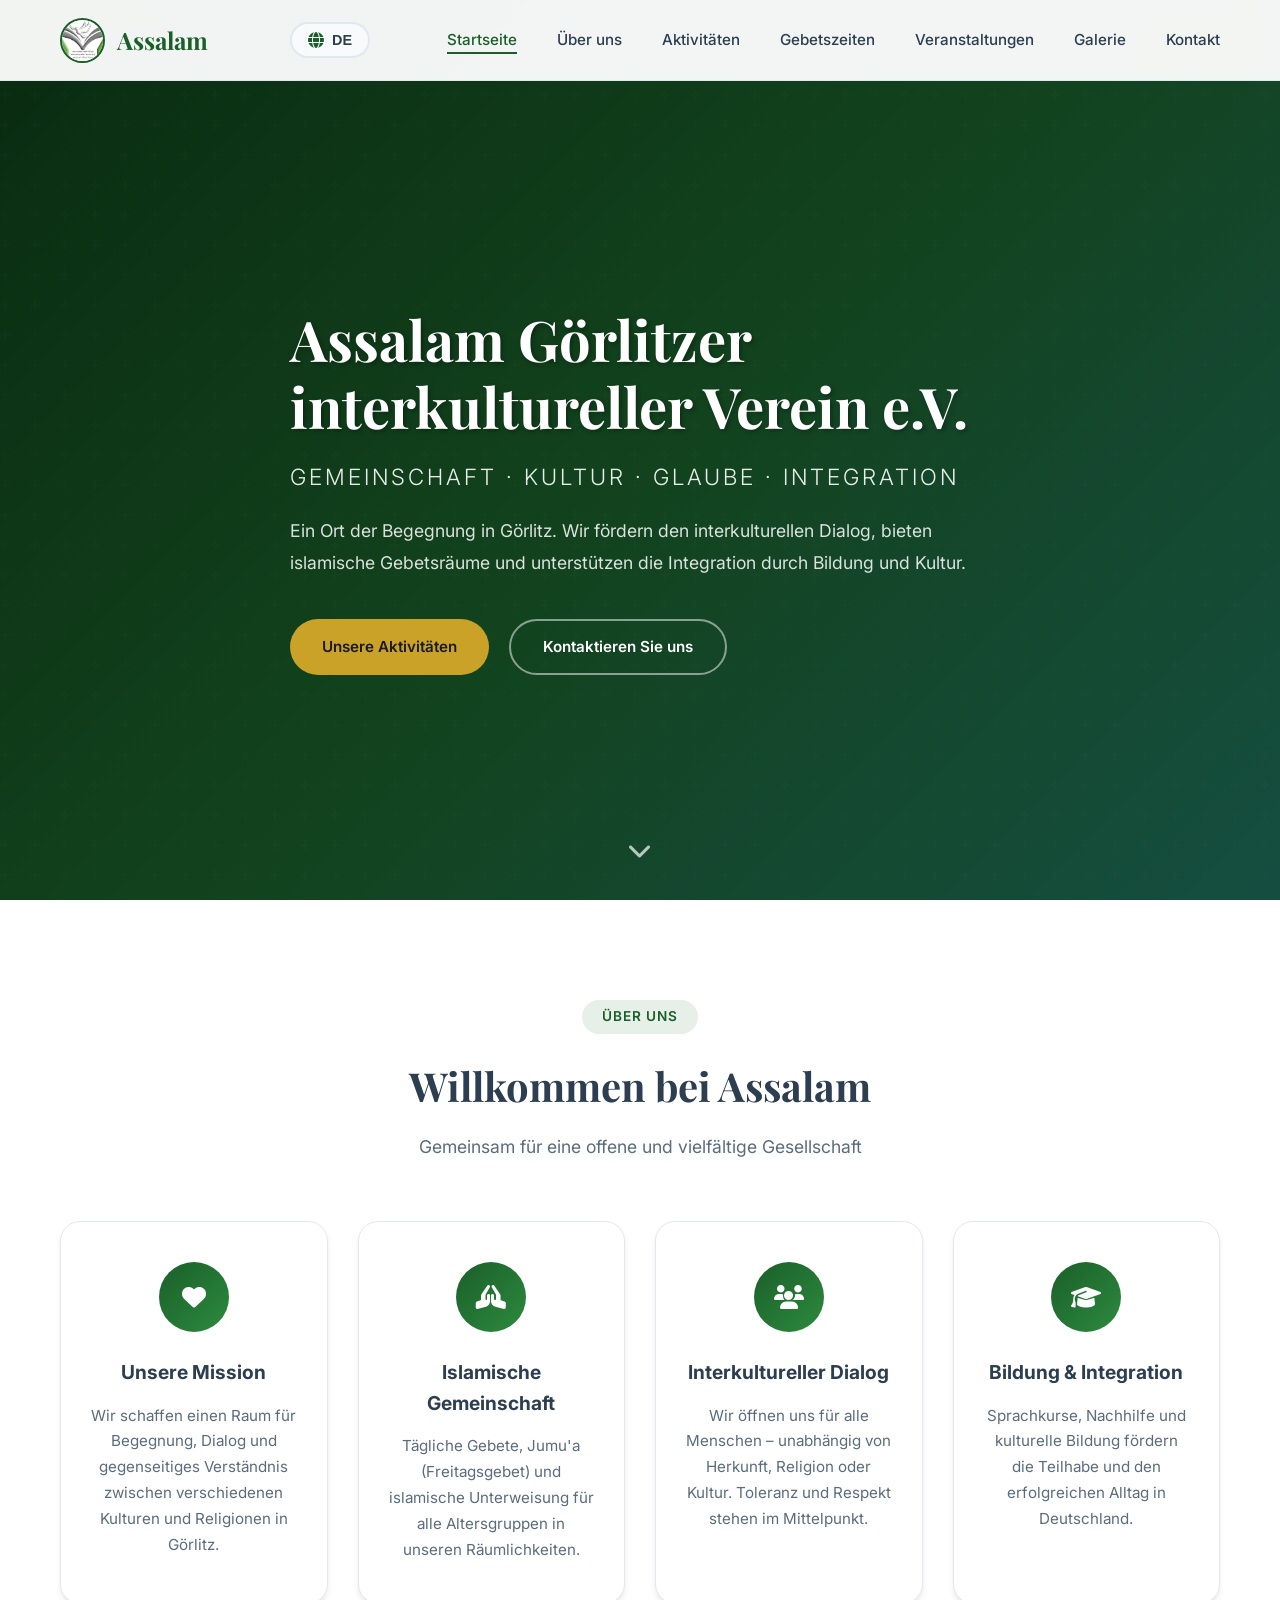
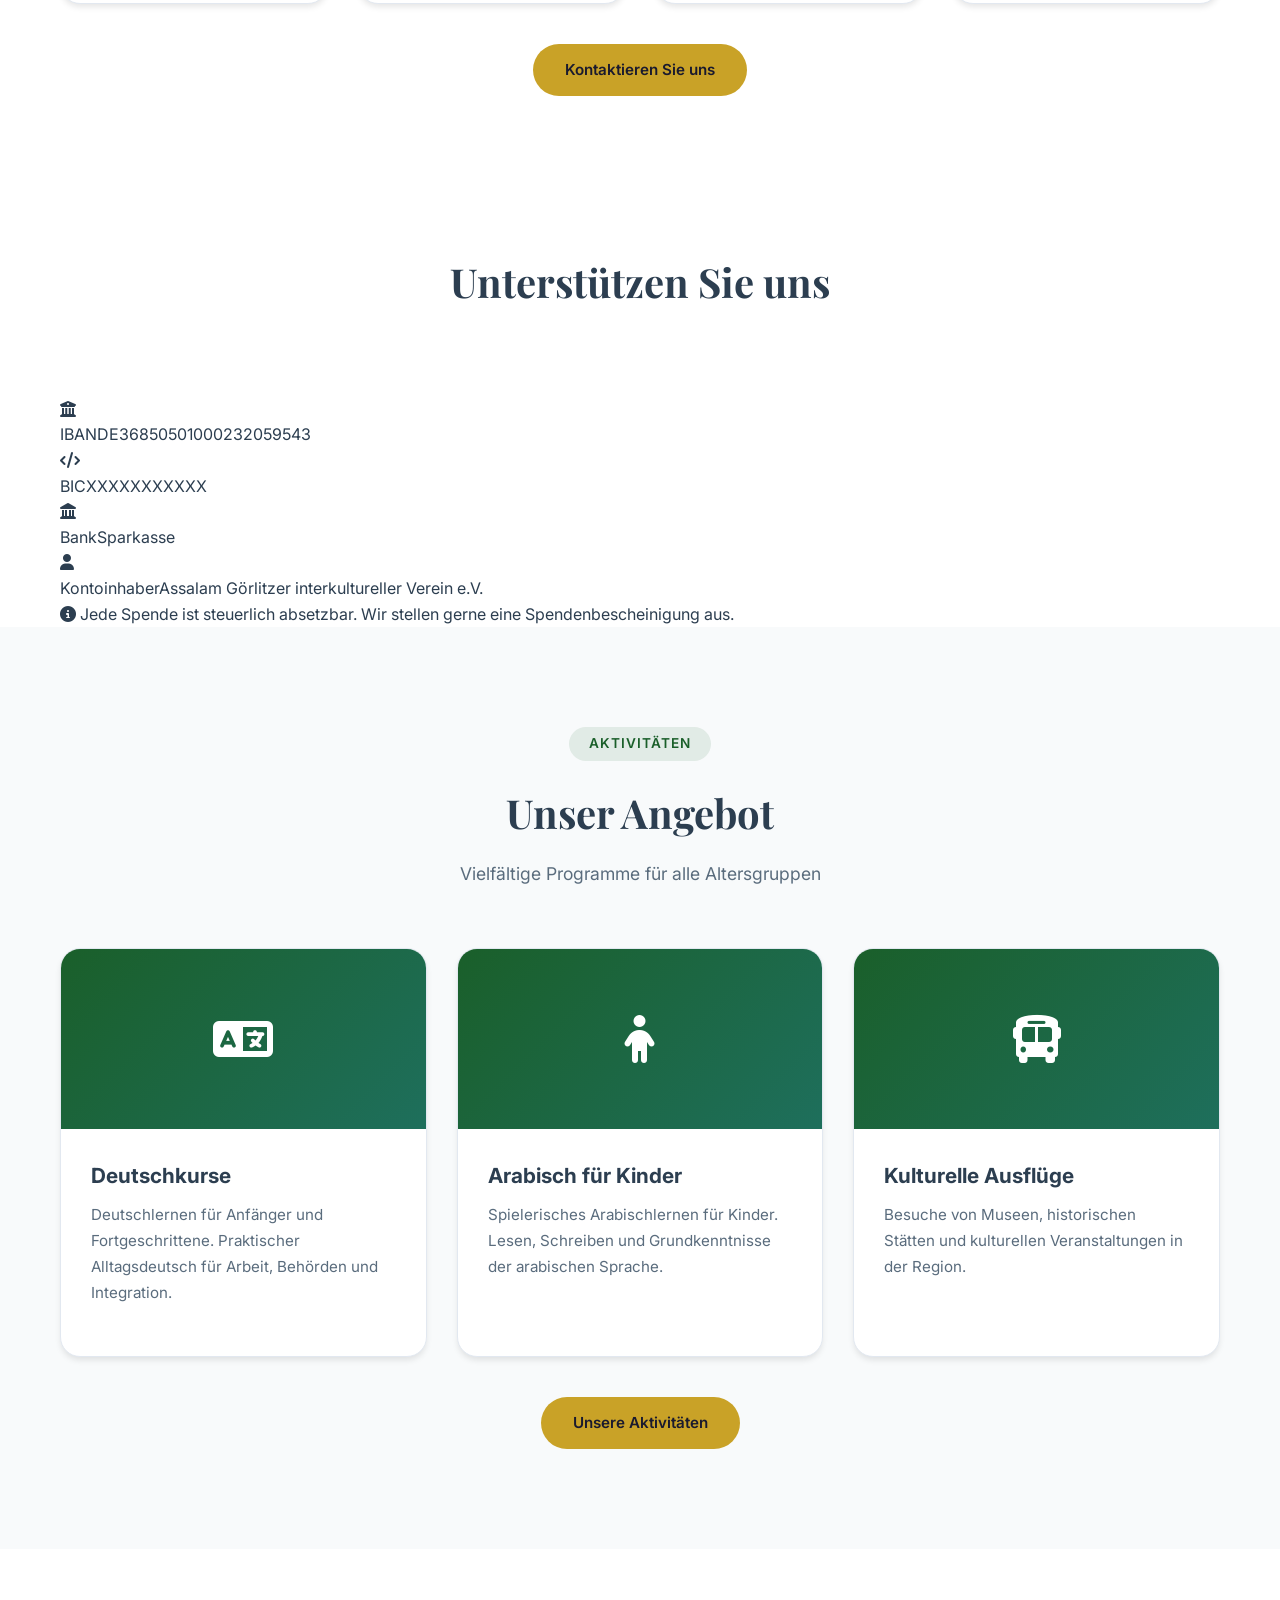
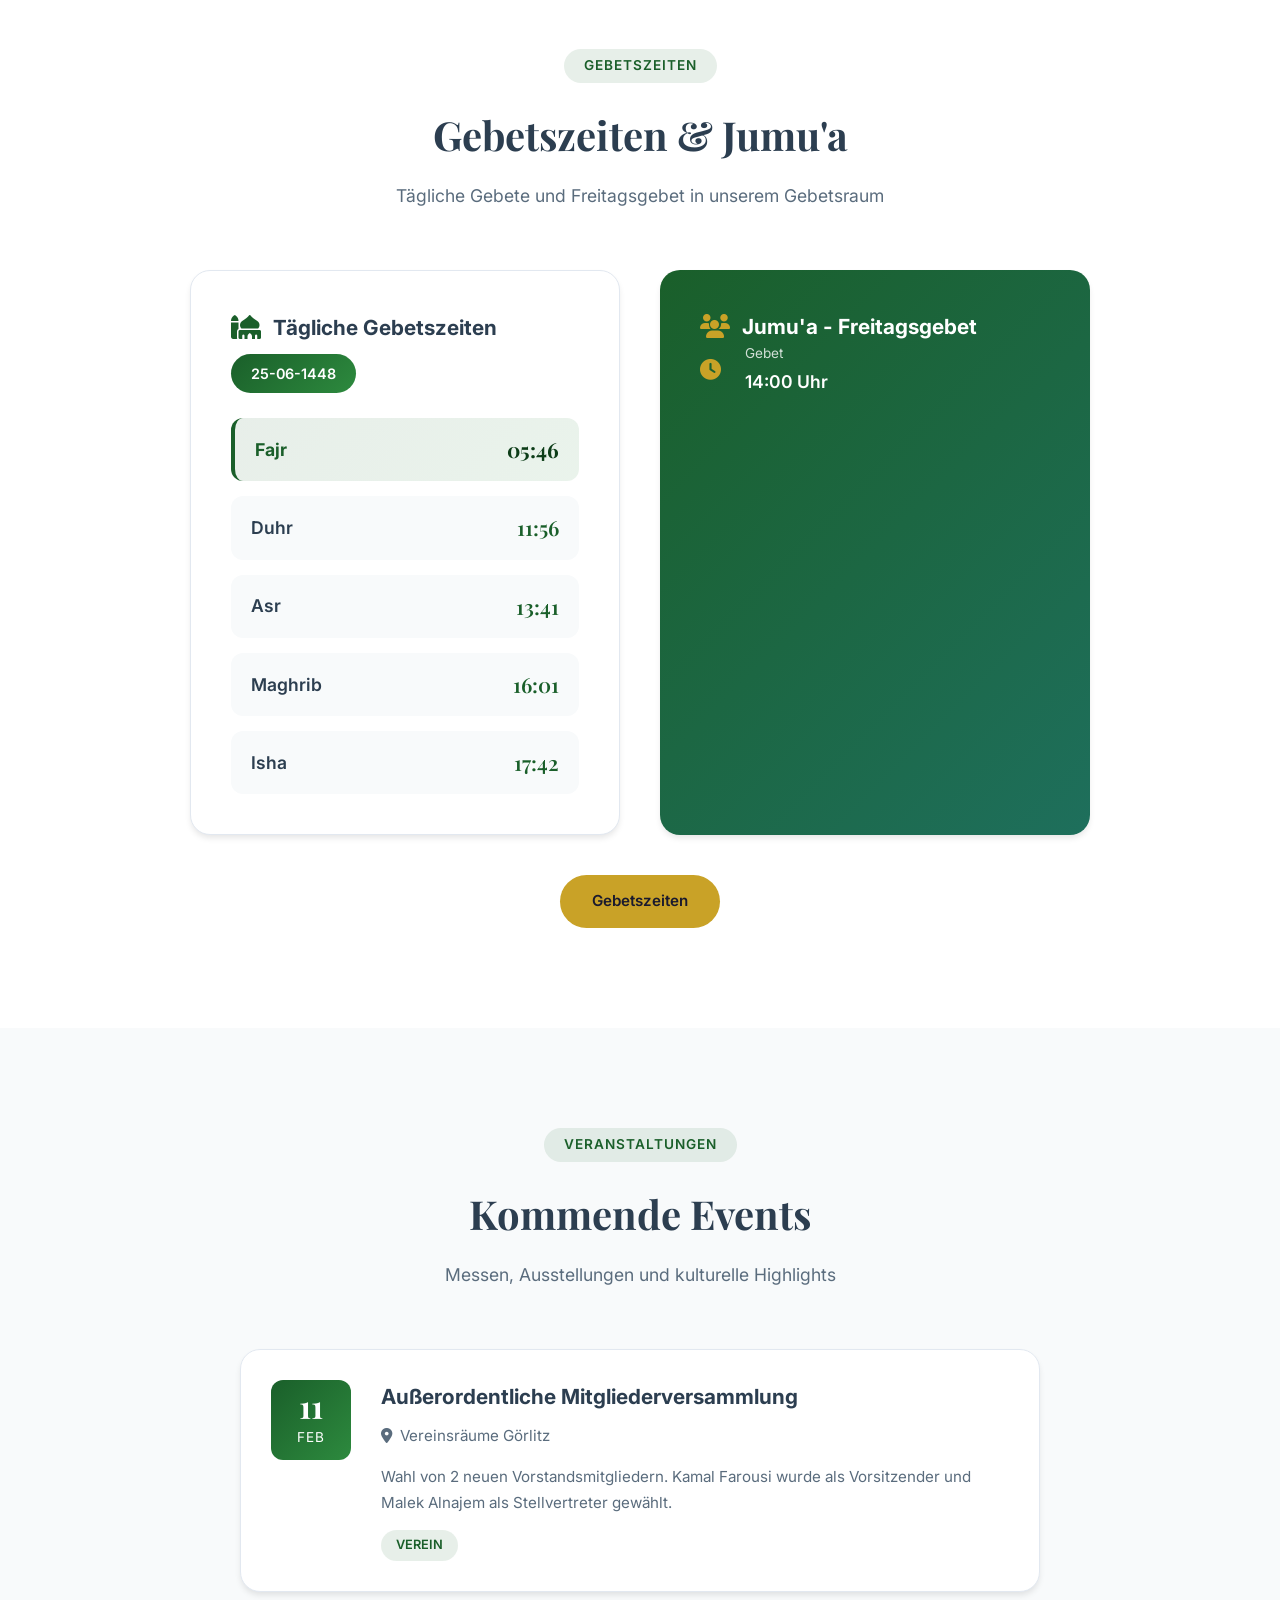
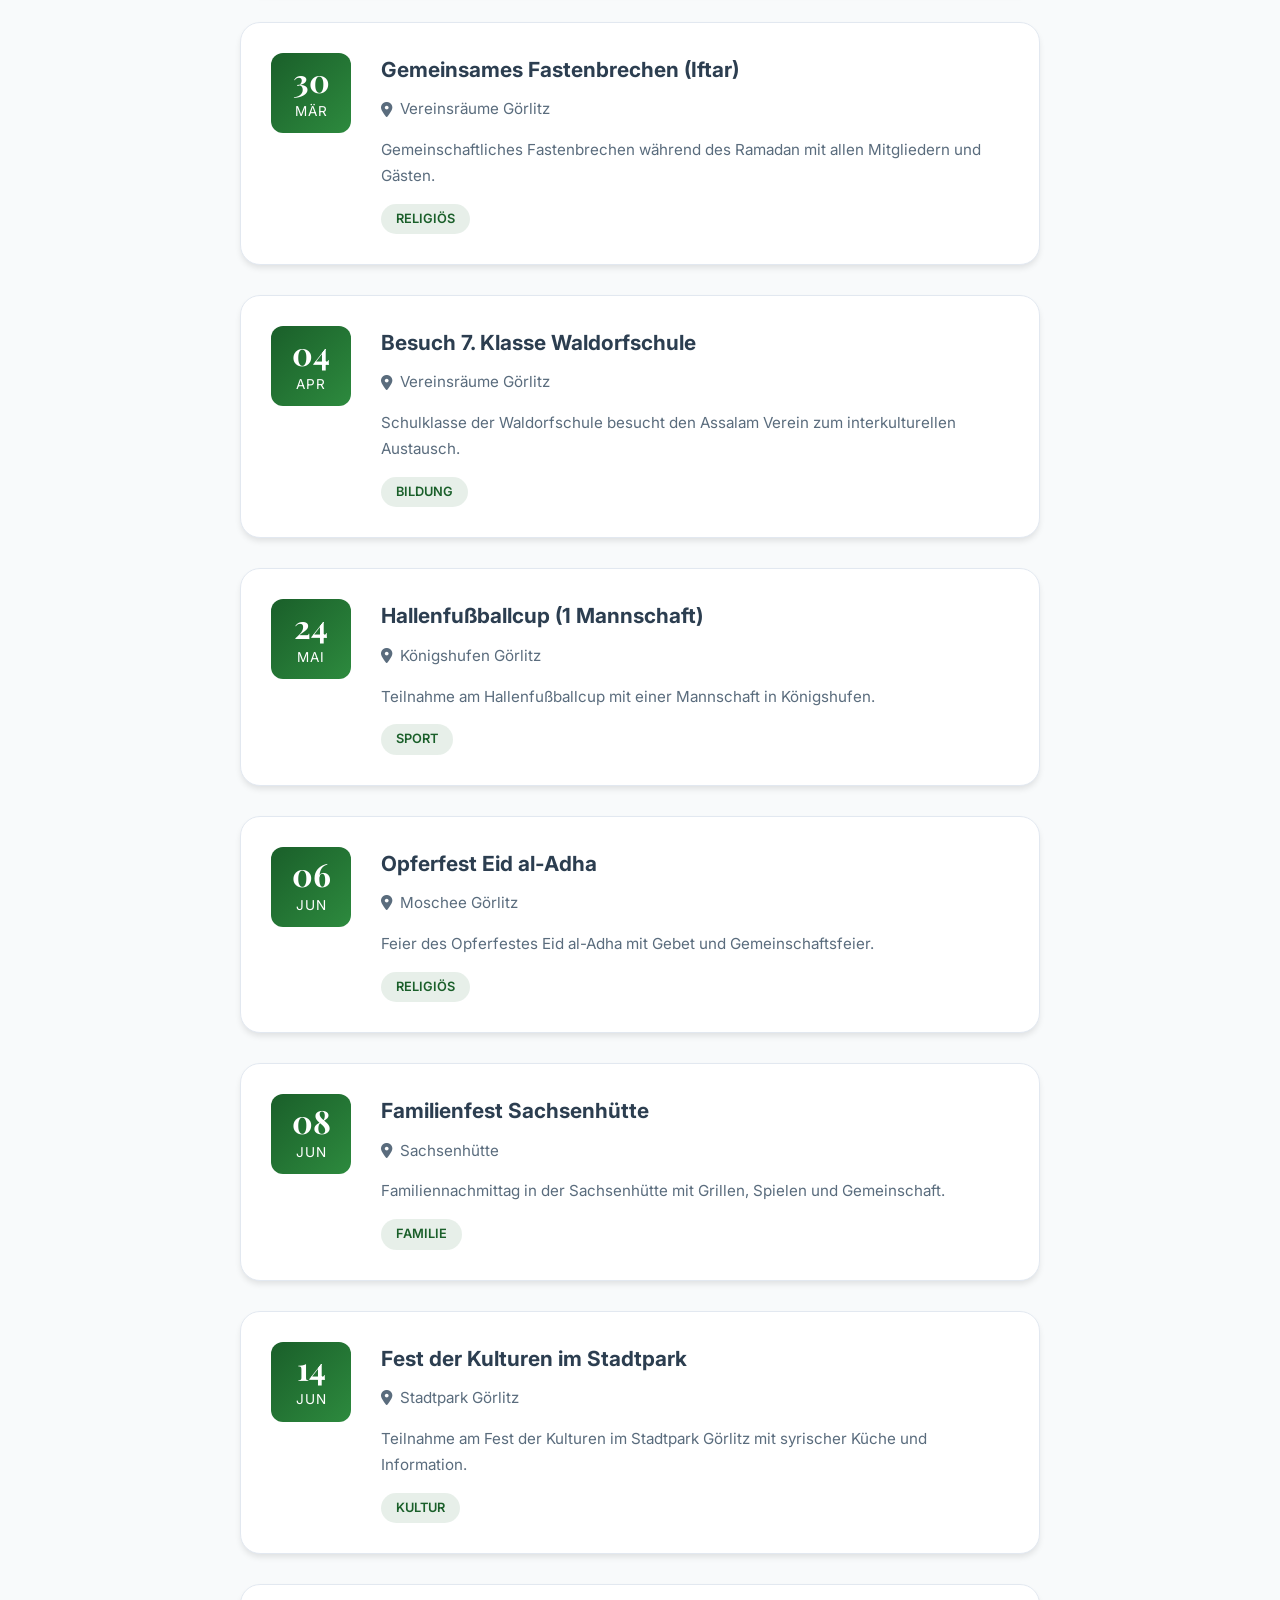
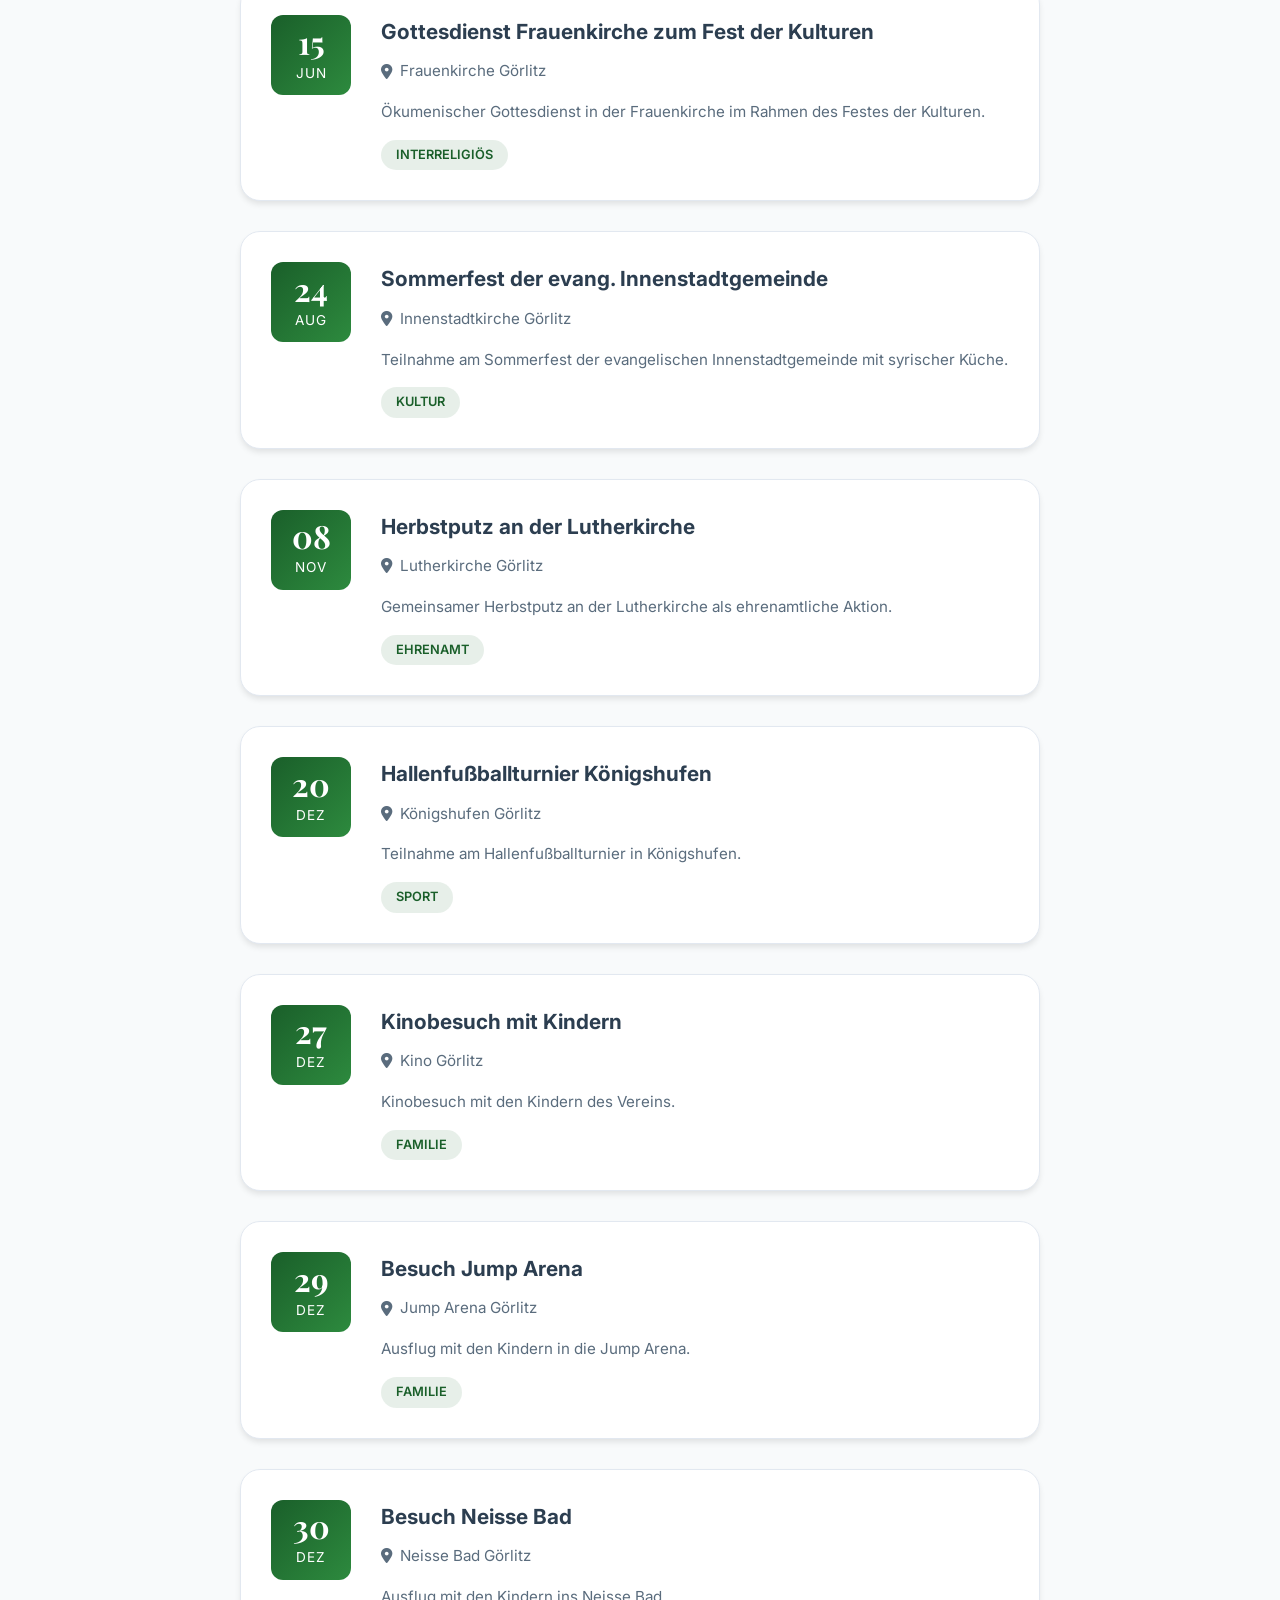
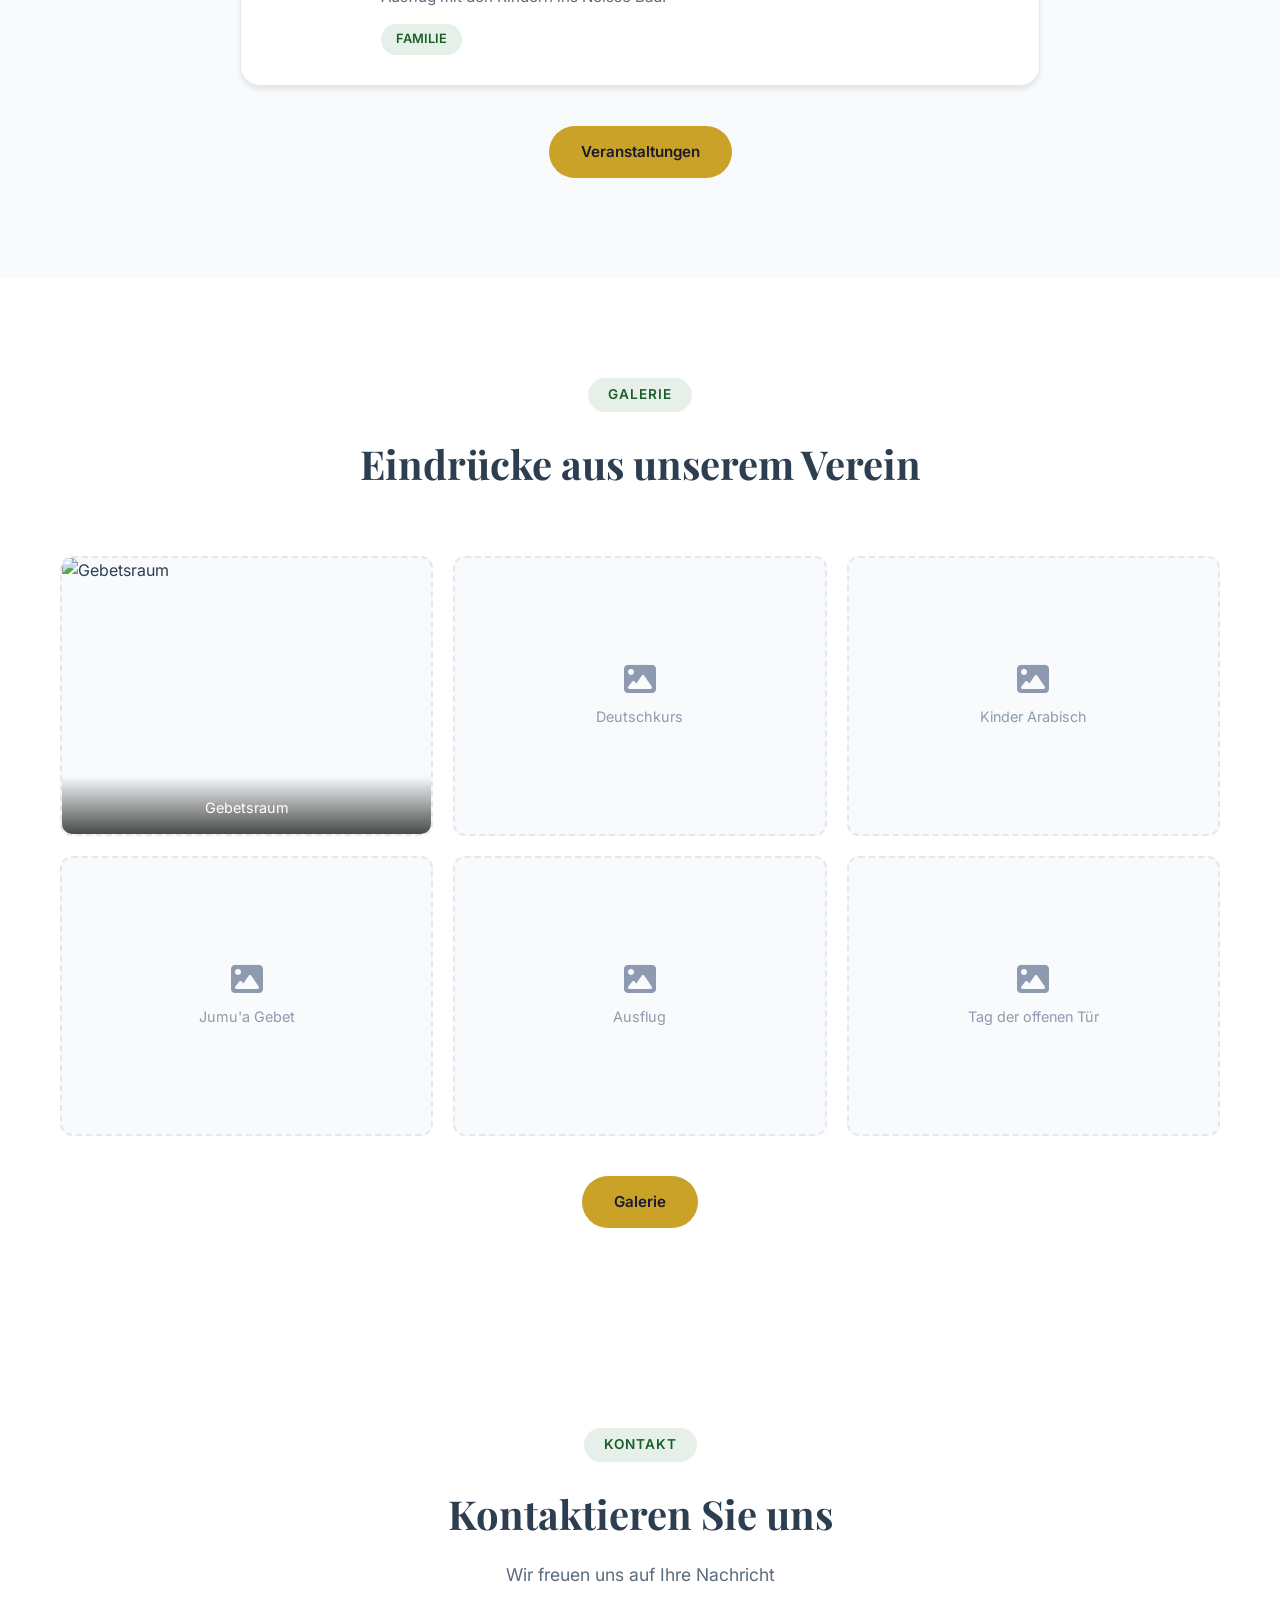
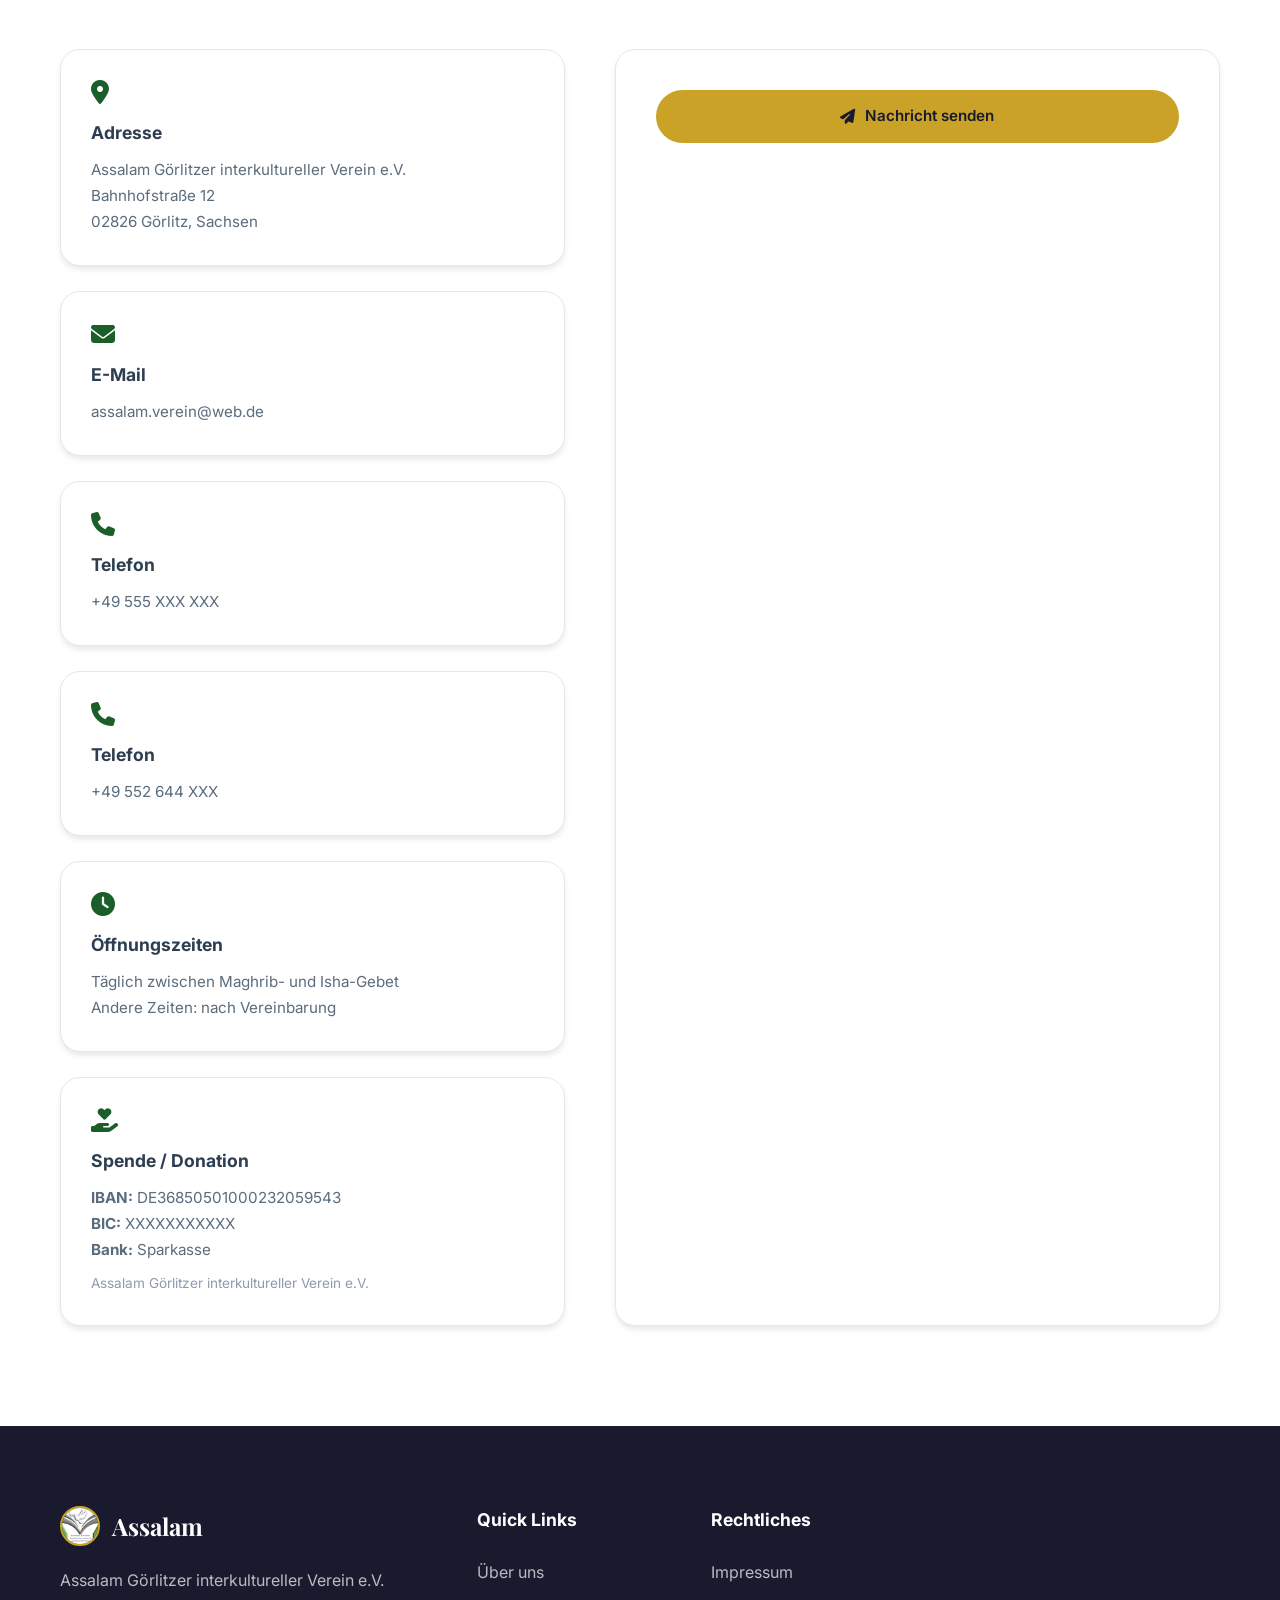
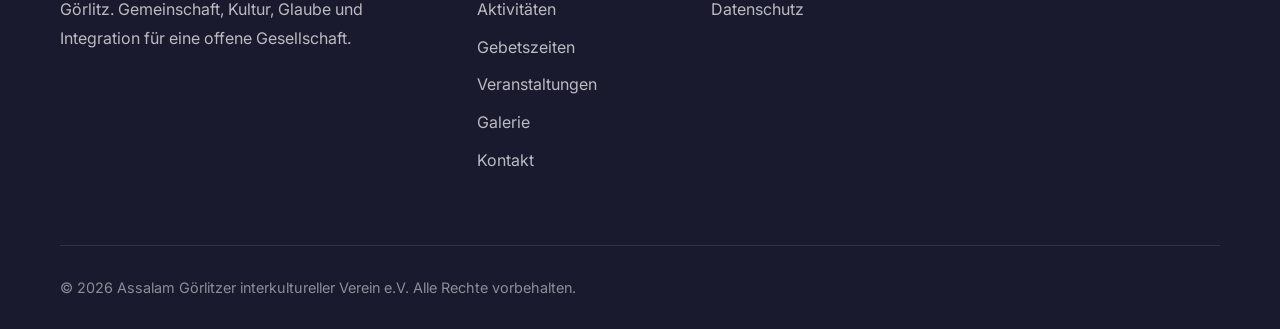
==== index.html @ fb52d48e "Update print statement from 'Hello' to 'Goodbye'" ====
<!DOCTYPE html>
<html lang="de">
<head>
    <meta charset="UTF-8">
    <meta name="viewport" content="width=device-width, initial-scale=1.0">
    <meta http-equiv="Cache-Control" content="no-cache, no-store, must-revalidate">
<meta http-equiv="Pragma" content="no-cache">
<meta http-equiv="Expires" content="0">
    <title>Assalam Görlitzer interkultureller Verein e.V.</title>
    <meta name="description" content="Assalam Görlitzer interkultureller Verein e.V. - Interkulturelle Begegnung, Islamische Gemeinschaft, Sprachkurse, Kulturveranstaltungen">
    <link rel="stylesheet" href="css/style.css">
    <link href="https://fonts.googleapis.com/css2?family=Inter:wght@300;400;500;600;700&family=Playfair+Display:wght@600;700&family=Noto+Naskh+Arabic:wght@400;600;700&family=Vazirmatn:wght@300;400;500;600;700&display=swap" rel="stylesheet">
    <link rel="stylesheet" href="https://cdnjs.cloudflare.com/ajax/libs/font-awesome/6.4.0/css/all.min.css">

</head>
<body>

    <!-- Navigation -->
    <nav class="navbar" id="navbar">
        <div class="container nav-container">
            <a href="index.html" class="logo">
                <img src="images/LogoAssalam.jpg" alt="Assalam Logo" class="logo-img">
                <span>Assalam</span>
            </a>

            <!-- Language Selector -->
            <div class="lang-selector">
                <button class="lang-btn" id="langBtn" aria-label="Sprache wählen">
                    <i class="fas fa-globe"></i>
                    <span class="current-lang">DE</span>
                </button>
                <div class="lang-dropdown" id="langDropdown">
                    <button data-lang="de" class="active">Deutsch</button>
                    <button data-lang="en">English</button>
                    <button data-lang="pl">Polski</button>
                    <button data-lang="ar">العربية</button>
                    <button data-lang="fa">فارسی</button>
                     
              </div>
            </div>

            <button class="nav-toggle" id="navToggle" aria-label="Menü öffnen">
                <span></span>
                <span></span>
                <span></span>
            </button>
            <ul class="nav-menu" id="navMenu">
                <li><a href="index.html" class="active" data-i18n="nav.home">Startseite</a></li>
                <li><a href="about.html" data-i18n="nav.about">Über uns</a></li>
                <li><a href="activities.html" data-i18n="nav.activities">Aktivitäten</a></li>
                <li><a href="prayer.html" data-i18n="nav.prayer">Gebetszeiten</a></li>
                <li><a href="events.html" data-i18n="nav.events">Veranstaltungen</a></li>
                <li><a href="gallery.html" data-i18n="nav.gallery">Galerie</a></li>
                <li><a href="contact.html" data-i18n="nav.contact">Kontakt</a></li>
            </ul>
        </div>
    </nav>

    <!-- Hero Section -->
    <section class="hero">
        <div class="hero-overlay"></div>
        <div class="container">
            <div class="hero-content">
                <h1 data-i18n="hero.title">Assalam Görlitzer interkultureller Verein e.V.</h1>
                <p class="hero-subtitle" data-i18n="hero.subtitle">Gemeinschaft · Kultur · Glaube · Integration</p>
                <p class="hero-description" data-i18n="hero.description">
                    Ein Ort der Begegnung in Görlitz. Wir fördern den interkulturellen Dialog, 
                    bieten islamische Gebetsräume und unterstützen die Integration durch Bildung und Kultur.
                </p>
                <div class="hero-buttons">
                    <a href="activities.html" class="btn btn-primary" data-i18n="hero.btn1">Unsere Aktivitäten</a>
                    <a href="contact.html" class="btn btn-secondary" data-i18n="hero.btn2">Kontaktieren Sie uns</a>
                </div>
            </div>
        </div>
        <div class="scroll-indicator">
            <i class="fas fa-chevron-down"></i>
        </div>
    </section>

    <!-- About Preview -->
    <section class="about section-padding">
        <div class="container">
            <div class="section-header">
                <span class="section-tag" data-i18n="about.tag">Über uns</span>
                <h2 data-i18n="about.title">Willkommen bei Assalam</h2>
                <p class="section-desc" data-i18n="about.desc">Gemeinsam für eine offene und vielfältige Gesellschaft</p>
            </div>
            <div class="about-grid">
                <div class="about-card">
                    <div class="about-icon"><i class="fas fa-heart"></i></div>
                    <h3 data-i18n="about.mission.title">Unsere Mission</h3>
                    <p data-i18n="about.mission.text">Wir schaffen einen Raum für Begegnung, Dialog und gegenseitiges Verständnis...</p>
                </div>
                <div class="about-card">
                    <div class="about-icon"><i class="fas fa-praying-hands"></i></div>
                    <h3 data-i18n="about.islam.title">Islamische Gemeinschaft</h3>
                    <p data-i18n="about.islam.text">Tägliche Gebete, Jumu'a und islamische Unterweisung...</p>
                </div>
                <div class="about-card">
                    <div class="about-icon"><i class="fas fa-users"></i></div>
                    <h3 data-i18n="about.dialog.title">Interkultureller Dialog</h3>
                    <p data-i18n="about.dialog.text">Wir öffnen uns für alle Menschen – unabhängig von Herkunft...</p>
                </div>
                <div class="about-card">
                    <div class="about-icon"><i class="fas fa-graduation-cap"></i></div>
                    <h3 data-i18n="about.education.title">Bildung & Integration</h3>
                    <p data-i18n="about.education.text">Sprachkurse, Nachhilfe und kulturelle Bildung...</p>
                </div>
            </div>
            <div style="text-align:center; margin-top:40px;">
                <a href="about.html" class="btn btn-primary" data-i18n="hero.btn2">Mehr erfahren</a>
            </div>
        </div>
    </section>

    <!-- Stats Section -->
  <!-- Donation Section -->
<section class="donation" id="donation">
    <div class="container">
        <div class="section-header" style="margin-bottom: 40px;">
            <span class="section-tag" style="background: rgba(255,255,255,0.2); color: white;" data-i18n="donation.tag">Spende</span>
            <h2 data-i18n="donation.title">Unterstützen Sie uns</h2>
            <p class="section-desc" style="color: rgba(255,255,255,0.9);" data-i18n="donation.desc">Ihre Spende hilft uns, unsere Arbeit fortzusetzen</p>
        </div>
        <div class="donation-content">
            <div class="donation-details" id="donationDetails">
                <ul style="list-style: none; padding: 0; margin: 0;">
                    <li>
                        <i class="fas fa-university"></i>
                        <div>
                            <span class="label" data-i18n="donation.iban_label">IBAN</span>
                            <span class="value" id="donationIban">--</span>
                        </div>
                    </li>
                    <li>
                        <i class="fas fa-code"></i>
                        <div>
                            <span class="label" data-i18n="donation.bic_label">BIC</span>
                            <span class="value" id="donationBic">--</span>
                        </div>
                    </li>
                    <li>
                        <i class="fas fa-landmark"></i>
                        <div>
                            <span class="label" data-i18n="donation.bank_label">Bank</span>
                            <span class="value" id="donationBank">--</span>
                        </div>
                    </li>
                    <li>
                        <i class="fas fa-user"></i>
                        <div>
                            <span class="label" data-i18n="donation.holder_label">Kontoinhaber</span>
                            <span class="value" id="donationHolder">--</span>
                        </div>
                    </li>
                </ul>
                <div class="donation-note">
                    <i class="fas fa-info-circle"></i> <span data-i18n="donation.note">Jede Spende ist steuerlich absetzbar. Wir stellen gerne eine Spendenbescheinigung aus.</span>
                </div>
            </div>
        </div>
    </div>
</section>

    <!-- Activities Preview -->
    <section class="activities section-padding bg-light">
        <div class="container">
            <div class="section-header">
                <span class="section-tag" data-i18n="activities.tag">Aktivitäten</span>
                <h2 data-i18n="activities.title">Unser Angebot</h2>
                <p class="section-desc" data-i18n="activities.desc">Vielfältige Programme für alle Altersgruppen</p>
            </div>
            <div class="activities-grid">
                <div class="activity-card">
                    <div class="activity-image"><i class="fas fa-language"></i></div>
                    <div class="activity-content">
                        <h3 data-i18n="activities.deutsch.title">Deutschkurse</h3>
                        <p data-i18n="activities.deutsch.text">Deutschlernen für Anfänger und Fortgeschrittene...</p>
                    </div>
                </div>
                <div class="activity-card">
                    <div class="activity-image"><i class="fas fa-child"></i></div>
                    <div class="activity-content">
                        <h3 data-i18n="activities.arabic.title">Arabisch für Kinder</h3>
                        <p data-i18n="activities.arabic.text">Spielerisches Arabischlernen für Kinder...</p>
                    </div>
                </div>
                <div class="activity-card">
                    <div class="activity-image"><i class="fas fa-bus"></i></div>
                    <div class="activity-content">
                        <h3 data-i18n="activities.trips.title">Kulturelle Ausflüge</h3>
                        <p data-i18n="activities.trips.text">Besuche von Museen, historischen Stätten...</p>
                    </div>
                </div>
            </div>
            <div style="text-align:center; margin-top:40px;">
                <a href="activities.html" class="btn btn-primary" data-i18n="hero.btn1">Alle Aktivitäten</a>
            </div>
        </div>
    </section>

    <!-- Prayer Preview -->
    <section class="prayer section-padding">
        <div class="container">
            <div class="section-header">
                <span class="section-tag" data-i18n="prayer.tag">Gebetszeiten</span>
                <h2 data-i18n="prayer.title">Gebetszeiten & Jumu'a</h2>
                <p class="section-desc" data-i18n="prayer.desc">Tägliche Gebete und Freitagsgebet in unserem Gebetsraum</p>
            </div>
            <div class="prayer-container">
                <div class="prayer-times-card">
                    <div class="prayer-header">
                        <h3><i class="fas fa-mosque"></i> <span data-i18n="prayer.daily.title">Tägliche Gebetszeiten</span></h3>
                        <div class="hijri-date" id="hijriDate">--</div>
                    </div>
                    <div class="prayer-times-list">
                        <div class="prayer-time-item" data-prayer="fajr">
                            <span class="prayer-name">Fajr</span>
                            <span class="prayer-time" id="fajr">--:--</span>
                        </div>
                        <div class="prayer-time-item" data-prayer="duhr">
                            <span class="prayer-name">Duhr</span>
                            <span class="prayer-time" id="duhr">--:--</span>
                        </div>
                        <div class="prayer-time-item" data-prayer="asr">
                            <span class="prayer-name">Asr</span>
                            <span class="prayer-time" id="asr">--:--</span>
                        </div>
                        <div class="prayer-time-item" data-prayer="maghrib">
                            <span class="prayer-name">Maghrib</span>
                            <span class="prayer-time" id="maghrib">--:--</span>
                        </div>
                        <div class="prayer-time-item" data-prayer="isha">
                            <span class="prayer-name">Isha</span>
                            <span class="prayer-time" id="isha">--:--</span>
                        </div>
                    </div>
                </div>
                <div class="jumuah-card">
                    <div class="jumuah-content">
                        <h3><i class="fas fa-users"></i> <span data-i18n="prayer.jumuah.title">Jumu'a - Freitagsgebet</span></h3>
                        <div class="jumuah-details">
                            <div class="jumuah-item">
                                <i class="fas fa-clock"></i>
                                <div>
                                    <span class="label" data-i18n="prayer.jumuah.time_label">Gebet</span>
                                    <span class="value">14:00 Uhr</span>
                                </div>
                            </div>
                        </div>
                    </div>
                </div>
            </div>
            <div style="text-align:center; margin-top:40px;">
                <a href="prayer.html" class="btn btn-primary" data-i18n="prayer.tag">Alle Gebetszeiten</a>
            </div>
        </div>
    </section>

    <!-- Events Preview -->
    <section class="events section-padding bg-light">
        <div class="container">
            <div class="section-header">
                <span class="section-tag" data-i18n="events.tag">Veranstaltungen</span>
                <h2 data-i18n="events.title">Kommende Events</h2>
                <p class="section-desc" data-i18n="events.desc">Messen, Ausstellungen und kulturelle Highlights</p>
            </div>
            <div class="events-timeline" id="eventsContainer">
                <!-- Events injected by JS -->
            </div>
            <div style="text-align:center; margin-top:40px;">
                <a href="events.html" class="btn btn-primary" data-i18n="events.tag">Alle Veranstaltungen</a>
            </div>
        </div>
    </section>

    <!-- Gallery Preview -->
    <section class="gallery section-padding">
        <div class="container">
            <div class="section-header">
                <span class="section-tag" data-i18n="gallery.tag">Galerie</span>
                <h2 data-i18n="gallery.title">Eindrücke aus unserem Verein</h2>
            </div>
            <div class="gallery-grid">
                <div class="gallery-item">
                    <img src="images/Moschea.jpg" alt="Gebetsraum" class="gallery-img">
                    <div class="gallery-overlay"><span data-i18n="gallery.img1">Gebetsraum</span></div>
                </div>
                <div class="gallery-item">
                    <div class="gallery-placeholder"><i class="fas fa-image"></i><span data-i18n="gallery.img2">Deutschkurs</span></div>
                </div>
                <div class="gallery-item">
                    <div class="gallery-placeholder"><i class="fas fa-image"></i><span data-i18n="gallery.img3">Kinder Arabisch</span></div>
                </div>
                <div class="gallery-item">
                    <div class="gallery-placeholder"><i class="fas fa-image"></i><span data-i18n="gallery.img4">Jumu'a Gebet</span></div>
                </div>
                <div class="gallery-item">
                    <div class="gallery-placeholder"><i class="fas fa-image"></i><span data-i18n="gallery.img5">Ausflug</span></div>
                </div>
                <div class="gallery-item">
                    <div class="gallery-placeholder"><i class="fas fa-image"></i><span data-i18n="gallery.img6">Tag der offenen Tür</span></div>
                </div>
            </div>
            <div style="text-align:center; margin-top:40px;">
                <a href="gallery.html" class="btn btn-primary" data-i18n="gallery.tag">Alle Fotos</a>
            </div>
        </div>
    </section>

    <!-- Contact Preview -->
    <section class="contact section-padding">
        <div class="container">
            <div class="section-header">
                <span class="section-tag" data-i18n="contact.tag">Kontakt</span>
                <h2 data-i18n="contact.title">Kontaktieren Sie uns</h2>
                <p class="section-desc" data-i18n="contact.desc">Wir freuen uns auf Ihre Nachricht</p>
            </div>
            <div class="contact-grid">
                <div class="contact-info" id="contactInfo">
                    <!-- Loaded from contact-info.json -->
                </div>
                <div class="contact-form-wrapper">
                    <a href="contact.html" class="btn btn-primary btn-full">
                        <i class="fas fa-paper-plane"></i> <span data-i18n="contact.form.submit">Nachricht senden</span>
                    </a>
                </div>
            </div>
        </div>
    </section>

    <!-- Footer -->
    <footer class="footer">
        <div class="container">
            <div class="footer-grid">
                <div class="footer-about">
                    <a href="index.html" class="footer-logo">
                        <img src="images/LogoAssalam.jpg" alt="Assalam Logo" class="footer-logo-img">
                        <span>Assalam</span>
                    </a>
                    <p data-i18n="footer.about">Assalam Görlitzer interkultureller Verein e.V. Görlitz...</p>
                </div>
                <div class="footer-links">
                    <h4 data-i18n="footer.links.title">Quick Links</h4>
                    <ul>
                        <li><a href="about.html" data-i18n="footer.links.about">Über uns</a></li>
                        <li><a href="activities.html" data-i18n="footer.links.activities">Aktivitäten</a></li>
                        <li><a href="prayer.html" data-i18n="footer.links.prayer">Gebetszeiten</a></li>
                        <li><a href="events.html" data-i18n="footer.links.events">Veranstaltungen</a></li>
                        <li><a href="gallery.html">Galerie</a></li>
                        <li><a href="contact.html" data-i18n="footer.links.contact">Kontakt</a></li>
                    </ul>
                </div>
                <div class="footer-links">
                    <h4 data-i18n="footer.legal.title">Rechtliches</h4>
                    <ul>
                        <li><a href="#" data-i18n="footer.legal.imprint">Impressum</a></li>
                        <li><a href="#" data-i18n="footer.legal.privacy">Datenschutz</a></li>
                    </ul>
                </div>
            </div>
            <div class="footer-bottom">
                <p>&copy; <span id="currentYear">2026</span> Assalam Görlitzer interkultureller Verein e.V. <span data-i18n="footer.rights">Alle Rechte vorbehalten.</span></p>
            </div>
        </div>
    </footer>

    <button class="back-to-top" id="backToTop" aria-label="Nach oben"><i class="fas fa-arrow-up"></i></button>

    <script src="js/main.js"></script>
</body>
</html>
---- css/style.css ----
/* ========================================
   ASSALAM GÖRLITZER INTERKULTURELLER VEREIN E.V.
   Modern, Responsive Website Styles
   Multilingual: DE / EN / AR / FA
   ======================================== */

/* CSS Variables */
:root {
    --primary: #1a5f2a;
    --primary-light: #2d8a3e;
    --primary-dark: #0d3d18;
    --secondary: #c9a227;
    --secondary-light: #e0b83a;
    --accent: #1e6f5c;
    --text: #2c3e50;
    --text-light: #5a6c7d;
    --text-muted: #8e9aaf;
    --bg: #ffffff;
    --bg-light: #f8fafb;
    --bg-dark: #1a1a2e;
    --border: #e2e8f0;
    --shadow: 0 4px 6px -1px rgba(0, 0, 0, 0.1);
    --shadow-lg: 0 20px 25px -5px rgba(0, 0, 0, 0.1);
    --radius: 12px;
    --radius-lg: 20px;
    --transition: all 0.3s ease;
    --font-main: 'Inter', -apple-system, BlinkMacSystemFont, sans-serif;
    --font-heading: 'Playfair Display', Georgia, serif;
    --font-arabic: 'Noto Naskh Arabic', 'Inter', serif;
    --font-farsi: 'Vazirmatn', 'Inter', sans-serif;
}

/* RTL Support for Arabic and Farsi */
[dir="rtl"] {
    direction: rtl;
    text-align: right;
}

[dir="rtl"] .nav-container {
    flex-direction: row-reverse;
}

[dir="rtl"] .nav-menu {
    flex-direction: row-reverse;
}

[dir="rtl"] .hero-content {
    text-align: right;
}

[dir="rtl"] .hero-buttons {
    flex-direction: row-reverse;
}

[dir="rtl"] .about-card {
    text-align: right;
}

[dir="rtl"] .activity-card .activity-content {
    text-align: right;
}

[dir="rtl"] .activity-details li {
    flex-direction: row-reverse;
}

[dir="rtl"] .event-card {
    flex-direction: row-reverse;
    text-align: right;
}

[dir="rtl"] .event-content {
    text-align: right;
}

[dir="rtl"] .contact-card {
    text-align: right;
}

[dir="rtl"] .contact-form-wrapper {
    text-align: right;
}

[dir="rtl"] .footer-about {
    text-align: right;
}

[dir="rtl"] .footer-links {
    text-align: right;
}

[dir="rtl"] .footer-newsletter {
    text-align: right;
}

[dir="rtl"] .prayer-time-item {
    flex-direction: row-reverse;
}

[dir="rtl"] .jumuah-item {
    flex-direction: row-reverse;
}

[dir="rtl"] .gallery-item .gallery-overlay {
    text-align: center;
}

/* Arabic & Farsi Font Styles */
body.lang-ar {
    font-family: var(--font-arabic);
}

body.lang-fa {
    font-family: var(--font-farsi);
}

body.lang-ar h1, body.lang-ar h2, body.lang-ar h3,
body.lang-fa h1, body.lang-fa h2, body.lang-fa h3 {
    font-family: var(--font-arabic);
}

/* Reset & Base */
*, *::before, *::after {
    margin: 0;
    padding: 0;
    box-sizing: border-box;
}

html {
    scroll-behavior: smooth;
    scroll-padding-top: 80px;
}

body {
    font-family: var(--font-main);
    color: var(--text);
    line-height: 1.6;
    background: var(--bg);
    overflow-x: hidden;
}

a {
    text-decoration: none;
    color: inherit;
    transition: var(--transition);
}

ul {
    list-style: none;
}

img {
    max-width: 100%;
    height: auto;
}

/* Container */
.container {
    max-width: 1200px;
    margin: 0 auto;
    padding: 0 20px;
}

/* Section Padding */
.section-padding {
    padding: 100px 0;
}

.bg-light {
    background: var(--bg-light);
}

/* ========================================
   LANGUAGE SELECTOR
   ======================================== */
.lang-selector {
    position: relative;
    margin-left: 20px;
    margin-right: 15px;
}

.lang-btn {
    display: flex;
    align-items: center;
    gap: 8px;
    padding: 8px 16px;
    background: var(--bg-light);
    border: 2px solid var(--border);
    border-radius: 50px;
    cursor: pointer;
    font-weight: 600;
    font-size: 0.9rem;
    color: var(--text);
    transition: var(--transition);
}

.lang-btn:hover {
    border-color: var(--primary);
    background: rgba(26, 95, 42, 0.05);
}

.lang-btn i {
    color: var(--primary);
    font-size: 1rem;
}

.lang-dropdown {
    position: absolute;
    top: 100%;
    right: 0;
    margin-top: 8px;
    background: white;
    border-radius: var(--radius);
    box-shadow: var(--shadow-lg);
    border: 1px solid var(--border);
    min-width: 160px;
    opacity: 0;
    visibility: hidden;
    transform: translateY(-10px);
    transition: var(--transition);
    z-index: 1001;
    overflow: hidden;
}

.lang-dropdown.active {
    opacity: 1;
    visibility: visible;
    transform: translateY(0);
}

.lang-dropdown button {
    display: block;
    width: 100%;
    padding: 12px 20px;
    background: none;
    border: none;
    text-align: left;
    cursor: pointer;
    font-size: 0.95rem;
    color: var(--text);
    transition: var(--transition);
    font-family: inherit;
}

.lang-dropdown button:hover {
    background: var(--bg-light);
    color: var(--primary);
}

.lang-dropdown button.active {
    background: rgba(26, 95, 42, 0.1);
    color: var(--primary);
    font-weight: 600;
}

[dir="rtl"] .lang-dropdown button {
    text-align: right;
}

/* ========================================
   NAVIGATION
   ======================================== */
.navbar {
    position: fixed;
    top: 0;
    left: 0;
    right: 0;
    z-index: 1000;
    background: rgba(255, 255, 255, 0.95);
    backdrop-filter: blur(10px);
    border-bottom: 1px solid var(--border);
    transition: var(--transition);
}

.navbar.scrolled {
    box-shadow: var(--shadow);
}

.nav-container {
    display: flex;
    justify-content: space-between;
    align-items: center;
    height: 80px;
}

.logo {
    display: flex;
    align-items: center;
    gap: 12px;
    font-family: var(--font-heading);
    font-size: 1.5rem;
    font-weight: 700;
    color: var(--primary);
}

.logo-img {
    width: 45px;
    height: 45px;
    border-radius: 50%;
    object-fit: cover;
    border: 2px solid var(--primary);
}

.logo i {
    font-size: 1.8rem;
    color: var(--primary);
}

.nav-menu {
    display: flex;
    gap: 40px;
}

.nav-menu a {
    font-weight: 500;
    font-size: 0.95rem;
    color: var(--text);
    position: relative;
    padding: 5px 0;
}

.nav-menu a::after {
    content: '';
    position: absolute;
    bottom: 0;
    left: 0;
    width: 0;
    height: 2px;
    background: var(--primary);
    transition: var(--transition);
}

[dir="rtl"] .nav-menu a::after {
    left: auto;
    right: 0;
}

.nav-menu a:hover::after,
.nav-menu a.active::after {
    width: 100%;
}

.nav-menu a:hover,
.nav-menu a.active {
    color: var(--primary);
}

/* Mobile Menu Toggle */
.nav-toggle {
    display: none;
    flex-direction: column;
    gap: 5px;
    background: none;
    border: none;
    cursor: pointer;
    padding: 5px;
}

.nav-toggle span {
    display: block;
    width: 25px;
    height: 2px;
    background: var(--text);
    transition: var(--transition);
}

/* ========================================
   HERO SECTION
   ======================================== */
.hero {
    position: relative;
    min-height: 100vh;
    display: flex;
    align-items: center;
    background: linear-gradient(135deg, var(--primary-dark) 0%, var(--primary) 50%, var(--accent) 100%);
    overflow: hidden;
}

.hero::before {
    content: '';
    position: absolute;
    top: 0;
    left: 0;
    right: 0;
    bottom: 0;
    background: url("data:image/svg+xml,%3Csvg width='60' height='60' viewBox='0 0 60 60' xmlns='http://www.w3.org/2000/svg'%3E%3Cg fill='none' fill-rule='evenodd'%3E%3Cg fill='%23ffffff' fill-opacity='0.03'%3E%3Cpath d='M36 34v-4h-2v4h-4v2h4v4h2v-4h4v-2h-4zm0-30V0h-2v4h-4v2h4v4h2V6h4V4h-4zM6 34v-4H4v4H0v2h4v4h2v-4h4v-2H6zM6 4V0H4v4H0v2h4v4h2V6h4V4H6z'/%3E%3C/g%3E%3C/g%3E%3C/svg%3E");
    opacity: 0.5;
}

.hero-overlay {
    position: absolute;
    top: 0;
    left: 0;
    right: 0;
    bottom: 0;
    background: rgba(0, 0, 0, 0.3);
}

.hero-content {
    position: relative;
    z-index: 2;
    max-width: 700px;
    color: white;
    padding-top: 80px;
}

.hero h1 {
    font-family: var(--font-heading);
    font-size: 3.5rem;
    font-weight: 700;
    margin-bottom: 20px;
    line-height: 1.2;
    text-shadow: 2px 2px 4px rgba(0,0,0,0.3);
}

.hero-subtitle {
    font-size: 1.4rem;
    font-weight: 300;
    margin-bottom: 20px;
    opacity: 0.9;
    letter-spacing: 3px;
    text-transform: uppercase;
}

.hero-description {
    font-size: 1.1rem;
    line-height: 1.8;
    margin-bottom: 40px;
    opacity: 0.85;
}

.hero-buttons {
    display: flex;
    gap: 20px;
    flex-wrap: wrap;
}

/* Buttons */
.btn {
    display: inline-flex;
    align-items: center;
    gap: 10px;
    padding: 14px 32px;
    border-radius: 50px;
    font-weight: 600;
    font-size: 0.95rem;
    transition: var(--transition);
    cursor: pointer;
    border: none;
}

.btn-primary {
    background: var(--secondary);
    color: var(--bg-dark);
}

.btn-primary:hover {
    background: var(--secondary-light);
    transform: translateY(-2px);
    box-shadow: 0 10px 20px rgba(201, 162, 39, 0.3);
}

.btn-secondary {
    background: transparent;
    color: white;
    border: 2px solid rgba(255,255,255,0.5);
}

.btn-secondary:hover {
    background: white;
    color: var(--primary);
    border-color: white;
}

.btn-full {
    width: 100%;
    justify-content: center;
}

/* Scroll Indicator */
.scroll-indicator {
    position: absolute;
    bottom: 30px;
    left: 50%;
    transform: translateX(-50%);
    color: white;
    font-size: 1.5rem;
    animation: bounce 2s infinite;
    opacity: 0.7;
    cursor: pointer;
}

@keyframes bounce {
    0%, 20%, 50%, 80%, 100% { transform: translateX(-50%) translateY(0); }
    40% { transform: translateX(-50%) translateY(-10px); }
    60% { transform: translateX(-50%) translateY(-5px); }
}

/* ========================================
   SECTION HEADERS
   ======================================== */
.section-header {
    text-align: center;
    margin-bottom: 60px;
}

.section-tag {
    display: inline-block;
    padding: 6px 20px;
    background: rgba(26, 95, 42, 0.1);
    color: var(--primary);
    border-radius: 50px;
    font-size: 0.85rem;
    font-weight: 600;
    text-transform: uppercase;
    letter-spacing: 1px;
    margin-bottom: 20px;
}

.section-header h2 {
    font-family: var(--font-heading);
    font-size: 2.5rem;
    color: var(--text);
    margin-bottom: 15px;
}

.section-desc {
    font-size: 1.1rem;
    color: var(--text-light);
    max-width: 600px;
    margin: 0 auto;
}

/* ========================================
   ABOUT SECTION
   ======================================== */
.about-grid {
    display: grid;
    grid-template-columns: repeat(4, 1fr);
    gap: 30px;
}

.about-card {
    background: white;
    padding: 40px 30px;
    border-radius: var(--radius-lg);
    text-align: center;
    box-shadow: var(--shadow);
    transition: var(--transition);
    border: 1px solid var(--border);
}

.about-card:hover {
    transform: translateY(-10px);
    box-shadow: var(--shadow-lg);
    border-color: var(--primary-light);
}

.about-icon {
    width: 70px;
    height: 70px;
    background: linear-gradient(135deg, var(--primary), var(--primary-light));
    border-radius: 50%;
    display: flex;
    align-items: center;
    justify-content: center;
    margin: 0 auto 25px;
    color: white;
    font-size: 1.5rem;
}

.about-card h3 {
    font-size: 1.2rem;
    margin-bottom: 15px;
    color: var(--text);
}

.about-card p {
    font-size: 0.95rem;
    color: var(--text-light);
    line-height: 1.7;
}

/* ========================================
   STATS SECTION
   ======================================== */
.stats {
    background: linear-gradient(135deg, var(--primary-dark), var(--primary));
    padding: 80px 0;
    color: white;
}

.stats-grid {
    display: grid;
    grid-template-columns: repeat(4, 1fr);
    gap: 40px;
    text-align: center;
}

.stat-number {
    display: block;
    font-family: var(--font-heading);
    font-size: 3rem;
    font-weight: 700;
    margin-bottom: 10px;
    color: var(--secondary);
}

.stat-label {
    font-size: 1rem;
    opacity: 0.9;
    text-transform: uppercase;
    letter-spacing: 1px;
}

/* ========================================
   ACTIVITIES SECTION
   ======================================== */
.activities-grid {
    display: grid;
    grid-template-columns: repeat(3, 1fr);
    gap: 30px;
}

.activity-card {
    background: white;
    border-radius: var(--radius-lg);
    overflow: hidden;
    box-shadow: var(--shadow);
    transition: var(--transition);
    border: 1px solid var(--border);
}

.activity-card:hover {
    transform: translateY(-5px);
    box-shadow: var(--shadow-lg);
}

.activity-image {
    height: 180px;
    background: linear-gradient(135deg, var(--primary), var(--accent));
    display: flex;
    align-items: center;
    justify-content: center;
    color: white;
    font-size: 3rem;
}

.activity-image.ramadan-bg {
    background: linear-gradient(135deg, #1a1a2e 0%, #16213e 50%, #0f3460 100%);
}

.activity-content {
    padding: 30px;
}

.activity-content h3 {
    font-size: 1.3rem;
    margin-bottom: 10px;
    color: var(--text);
}

.activity-instructor {
    color: var(--primary);
    font-size: 0.9rem;
    margin-bottom: 15px;
    display: flex;
    align-items: center;
    gap: 8px;
    font-weight: 500;
}

[dir="rtl"] .activity-instructor {
    flex-direction: row-reverse;
}

.activity-content > p {
    color: var(--text-light);
    font-size: 0.95rem;
    line-height: 1.7;
    margin-bottom: 20px;
}

.activity-details {
    border-top: 1px solid var(--border);
    padding-top: 20px;
}

.activity-details li {
    display: flex;
    align-items: center;
    gap: 10px;
    color: var(--text-muted);
    font-size: 0.9rem;
    margin-bottom: 8px;
}

.activity-details i {
    color: var(--primary);
    width: 20px;
}

/* ========================================
   PRAYER TIMES SECTION
   ======================================== */
.prayer-container {
    display: grid;
    grid-template-columns: 1fr 1fr;
    gap: 40px;
    max-width: 900px;
    margin: 0 auto;
}

.prayer-times-card,
.jumuah-card {
    background: white;
    border-radius: var(--radius-lg);
    padding: 40px;
    box-shadow: var(--shadow);
    border: 1px solid var(--border);
}

.prayer-header {
    display: flex;
    justify-content: space-between;
    align-items: center;
    margin-bottom: 25px;
    flex-wrap: wrap;
    gap: 10px;
}

.prayer-times-card h3,
.jumuah-content h3 {
    font-size: 1.3rem;
    display: flex;
    align-items: center;
    gap: 12px;
    color: var(--text);
}

.prayer-times-card h3 i,
.jumuah-content h3 i {
    color: var(--primary);
    font-size: 1.5rem;
}

.hijri-date {
    background: rgba(26, 95, 42, 0.1);
    color: var(--primary);
    padding: 6px 16px;
    border-radius: 50px;
    font-size: 0.85rem;
    font-weight: 600;
}

.prayer-times-list {
    display: flex;
    flex-direction: column;
    gap: 15px;
}

.prayer-time-item {
    display: flex;
    justify-content: space-between;
    align-items: center;
    padding: 15px 20px;
    background: var(--bg-light);
    border-radius: var(--radius);
    transition: var(--transition);
}

.prayer-time-item:hover {
    background: rgba(26, 95, 42, 0.05);
}

.prayer-name {
    font-weight: 600;
    color: var(--text);
    font-size: 1.1rem;
}

.prayer-time {
    font-family: var(--font-heading);
    font-size: 1.3rem;
    color: var(--primary);
    font-weight: 600;
}

.prayer-note {
    margin-top: 20px;
    padding: 15px;
    background: rgba(201, 162, 39, 0.1);
    border-radius: var(--radius);
    color: var(--text-light);
    font-size: 0.9rem;
    display: flex;
    align-items: center;
    gap: 10px;
}

.prayer-note i {
    color: var(--secondary);
}

/* Jumuah Card */
.jumuah-card {
    background: linear-gradient(135deg, var(--primary), var(--accent));
    color: white;
    border: none;
}

.jumuah-content h3 {
    color: white;
}

.jumuah-content h3 i {
    color: var(--secondary);
}

.jumuah-details {
    display: flex;
    flex-direction: column;
    gap: 20px;
    margin-bottom: 25px;
}

.jumuah-item {
    display: flex;
    align-items: center;
    gap: 15px;
}

.jumuah-item i {
    font-size: 1.3rem;
    color: var(--secondary);
    width: 30px;
}

.jumuah-item .label {
    display: block;
    font-size: 0.85rem;
    opacity: 0.8;
    margin-bottom: 3px;
}

.jumuah-item .value {
    display: block;
    font-size: 1.1rem;
    font-weight: 600;
}

.jumuah-note {
    padding-top: 20px;
    border-top: 1px solid rgba(255,255,255,0.2);
    font-size: 0.95rem;
    opacity: 0.9;
}

/* ========================================
   EVENTS SECTION
   ======================================== */
.events-timeline {
    display: flex;
    flex-direction: column;
    gap: 30px;
    max-width: 800px;
    margin: 0 auto;
}

.event-card {
    display: flex;
    gap: 30px;
    background: white;
    border-radius: var(--radius-lg);
    padding: 30px;
    box-shadow: var(--shadow);
    border: 1px solid var(--border);
    transition: var(--transition);
}

.event-card:hover {
    transform: translateX(10px);
    box-shadow: var(--shadow-lg);
    border-left: 4px solid var(--primary);
}

[dir="rtl"] .event-card:hover {
    transform: translateX(-10px);
    border-left: none;
    border-right: 4px solid var(--primary);
}

.event-date {
    min-width: 80px;
    height: 80px;
    background: linear-gradient(135deg, var(--primary), var(--primary-light));
    border-radius: var(--radius);
    display: flex;
    flex-direction: column;
    align-items: center;
    justify-content: center;
    color: white;
}

.event-day {
    font-family: var(--font-heading);
    font-size: 2rem;
    font-weight: 700;
    line-height: 1;
}

.event-month {
    font-size: 0.85rem;
    text-transform: uppercase;
    letter-spacing: 1px;
    margin-top: 5px;
}

.event-content h3 {
    font-size: 1.3rem;
    margin-bottom: 10px;
    color: var(--text);
}

.event-meta {
    color: var(--primary);
    font-size: 0.9rem;
    margin-bottom: 12px;
    display: flex;
    align-items: center;
    gap: 8px;
}

[dir="rtl"] .event-meta {
    flex-direction: row-reverse;
}

.event-content > p {
    color: var(--text-light);
    font-size: 0.95rem;
    line-height: 1.7;
    margin-bottom: 15px;
}

.event-tag {
    display: inline-block;
    padding: 5px 15px;
    background: rgba(26, 95, 42, 0.1);
    color: var(--primary);
    border-radius: 50px;
    font-size: 0.8rem;
    font-weight: 600;
    text-transform: uppercase;
}

/* ========================================
   GALLERY SECTION
   ======================================== */
.gallery-grid {
    display: grid;
    grid-template-columns: repeat(3, 1fr);
    gap: 20px;
}

.gallery-item {
    aspect-ratio: 4/3;
    border-radius: var(--radius);
    overflow: hidden;
    background: var(--bg-light);
    border: 2px dashed var(--border);
    transition: var(--transition);
    position: relative;
}

.gallery-item:hover {
    border-color: var(--primary);
    transform: scale(1.02);
}

.gallery-img {
    width: 100%;
    height: 100%;
    object-fit: cover;
}

.gallery-overlay {
    position: absolute;
    bottom: 0;
    left: 0;
    right: 0;
    background: linear-gradient(transparent, rgba(0,0,0,0.7));
    color: white;
    padding: 20px 15px 15px;
    text-align: center;
    font-size: 0.9rem;
}

.gallery-placeholder {
    width: 100%;
    height: 100%;
    display: flex;
    flex-direction: column;
    align-items: center;
    justify-content: center;
    color: var(--text-muted);
    gap: 10px;
}

.gallery-placeholder i {
    font-size: 2rem;
}

.gallery-placeholder span {
    font-size: 0.9rem;
}

/* ========================================
   CONTACT SECTION
   ======================================== */
.contact-grid {
    display: grid;
    grid-template-columns: 1fr 1.2fr;
    gap: 50px;
}

.contact-info {
    display: flex;
    flex-direction: column;
    gap: 25px;
}

.contact-card {
    background: white;
    padding: 30px;
    border-radius: var(--radius-lg);
    box-shadow: var(--shadow);
    border: 1px solid var(--border);
    transition: var(--transition);
}

.contact-card:hover {
    transform: translateY(-3px);
    box-shadow: var(--shadow-lg);
    border-color: var(--primary-light);
}

.contact-card i {
    font-size: 1.5rem;
    color: var(--primary);
    margin-bottom: 15px;
}

.contact-card h3 {
    font-size: 1.1rem;
    margin-bottom: 10px;
    color: var(--text);
}

.contact-card p,
.contact-card a {
    color: var(--text-light);
    font-size: 0.95rem;
    line-height: 1.7;
}

.contact-card a:hover {
    color: var(--primary);
}

/* Contact Form */
.contact-form-wrapper {
    background: white;
    padding: 40px;
    border-radius: var(--radius-lg);
    box-shadow: var(--shadow);
    border: 1px solid var(--border);
}

.form-group {
    margin-bottom: 25px;
}

.form-group label {
    display: block;
    margin-bottom: 8px;
    font-weight: 500;
    color: var(--text);
    font-size: 0.95rem;
}

.form-group input,
.form-group select,
.form-group textarea {
    width: 100%;
    padding: 14px 18px;
    border: 2px solid var(--border);
    border-radius: var(--radius);
    font-family: var(--font-main);
    font-size: 0.95rem;
    color: var(--text);
    transition: var(--transition);
    background: var(--bg-light);
}

body.lang-ar .form-group input,
body.lang-ar .form-group select,
body.lang-ar .form-group textarea,
body.lang-fa .form-group input,
body.lang-fa .form-group select,
body.lang-fa .form-group textarea {
    font-family: var(--font-arabic);
}

.form-group input:focus,
.form-group select:focus,
.form-group textarea:focus {
    outline: none;
    border-color: var(--primary);
    background: white;
}

.form-group textarea {
    resize: vertical;
    min-height: 120px;
}

/* ========================================
   FOOTER
   ======================================== */
.footer {
    background: var(--bg-dark);
    color: white;
    padding: 80px 0 30px;
}

.footer-grid {
    display: grid;
    grid-template-columns: 2fr 1fr 1fr 1.5fr;
    gap: 50px;
    margin-bottom: 60px;
}

.footer-logo {
    display: flex;
    align-items: center;
    gap: 12px;
    font-family: var(--font-heading);
    font-size: 1.5rem;
    font-weight: 700;
    color: white;
    margin-bottom: 20px;
}

.footer-logo-img {
    width: 40px;
    height: 40px;
    border-radius: 50%;
    object-fit: cover;
    border: 2px solid var(--secondary);
}

.footer-logo i {
    color: var(--secondary);
    font-size: 1.8rem;
}

.footer-about p {
    color: rgba(255,255,255,0.7);
    line-height: 1.8;
    margin-bottom: 25px;
}

.social-links {
    display: flex;
    gap: 15px;
}

.social-links a {
    width: 40px;
    height: 40px;
    background: rgba(255,255,255,0.1);
    border-radius: 50%;
    display: flex;
    align-items: center;
    justify-content: center;
    color: white;
    transition: var(--transition);
}

.social-links a:hover {
    background: var(--secondary);
    color: var(--bg-dark);
    transform: translateY(-3px);
}

.footer-links h4 {
    font-size: 1.1rem;
    margin-bottom: 25px;
    color: white;
}

.footer-links ul li {
    margin-bottom: 12px;
}

.footer-links ul li a {
    color: rgba(255,255,255,0.7);
    transition: var(--transition);
}

.footer-links ul li a:hover {
    color: var(--secondary);
    padding-left: 5px;
}

[dir="rtl"] .footer-links ul li a:hover {
    padding-left: 0;
    padding-right: 5px;
}

.footer-newsletter h4 {
    font-size: 1.1rem;
    margin-bottom: 20px;
    color: white;
}

.footer-newsletter p {
    color: rgba(255,255,255,0.7);
    margin-bottom: 20px;
    font-size: 0.95rem;
}

.newsletter-form {
    display: flex;
    gap: 10px;
}

.newsletter-form input {
    flex: 1;
    padding: 12px 18px;
    border: none;
    border-radius: var(--radius);
    background: rgba(255,255,255,0.1);
    color: white;
    font-family: var(--font-main);
}

.newsletter-form input::placeholder {
    color: rgba(255,255,255,0.5);
}

.newsletter-form button {
    width: 45px;
    height: 45px;
    background: var(--secondary);
    border: none;
    border-radius: var(--radius);
    color: var(--bg-dark);
    cursor: pointer;
    transition: var(--transition);
}

.newsletter-form button:hover {
    background: var(--secondary-light);
}

.footer-bottom {
    border-top: 1px solid rgba(255,255,255,0.1);
    padding-top: 30px;
    display: flex;
    justify-content: space-between;
    align-items: center;
    color: rgba(255,255,255,0.5);
    font-size: 0.9rem;
}

.footer-credit i {
    color: #e74c3c;
}

/* ========================================
   BACK TO TOP
   ======================================== */
.back-to-top {
    position: fixed;
    bottom: 30px;
    right: 30px;
    width: 50px;
    height: 50px;
    background: var(--primary);
    color: white;
    border: none;
    border-radius: 50%;
    cursor: pointer;
    opacity: 0;
    visibility: hidden;
    transition: var(--transition);
    z-index: 999;
    display: flex;
    align-items: center;
    justify-content: center;
    font-size: 1.2rem;
    box-shadow: var(--shadow-lg);
}

.back-to-top.visible {
    opacity: 1;
    visibility: visible;
}

.back-to-top:hover {
    background: var(--primary-light);
    transform: translateY(-3px);
}

[dir="rtl"] .back-to-top {
    right: auto;
    left: 30px;
}

/* ========================================
   RESPONSIVE DESIGN
   ======================================== */
@media (max-width: 1024px) {
    .about-grid {
        grid-template-columns: repeat(2, 1fr);
    }

    .activities-grid {
        grid-template-columns: repeat(2, 1fr);
    }

    .gallery-grid {
        grid-template-columns: repeat(2, 1fr);
    }

    .footer-grid {
        grid-template-columns: repeat(2, 1fr);
    }

    .contact-grid {
        grid-template-columns: 1fr;
    }
}

@media (max-width: 768px) {
    .nav-toggle {
        display: flex;
    }

    .nav-menu {
        position: fixed;
        top: 80px;
        left: 0;
        right: 0;
        background: white;
        flex-direction: column;
        padding: 30px;
        gap: 20px;
        box-shadow: var(--shadow-lg);
        transform: translateY(-100%);
        opacity: 0;
        visibility: hidden;
        transition: var(--transition);
    }

    .nav-menu.active {
        transform: translateY(0);
        opacity: 1;
        visibility: visible;
    }

    .hero h1 {
        font-size: 2.2rem;
    }

    .hero-subtitle {
        font-size: 1rem;
    }

    .section-header h2 {
        font-size: 1.8rem;
    }

    .about-grid,
    .activities-grid,
    .stats-grid,
    .gallery-grid {
        grid-template-columns: 1fr;
    }

    .prayer-container {
        grid-template-columns: 1fr;
    }

    .event-card {
        flex-direction: column;
        text-align: center;
    }

    [dir="rtl"] .event-card {
        flex-direction: column;
    }

    .event-date {
        margin: 0 auto;
    }

    .footer-grid {
        grid-template-columns: 1fr;
        text-align: center;
    }

    .social-links {
        justify-content: center;
    }

    .newsletter-form {
        max-width: 400px;
        margin: 0 auto;
    }

    .footer-bottom {
        flex-direction: column;
        gap: 15px;
        text-align: center;
    }

    .hero-buttons {
        flex-direction: column;
    }

    .btn {
        width: 100%;
        justify-content: center;
    }

    .lang-selector {
        margin-left: auto;
        margin-right: 10px;
    }

    .lang-btn {
        padding: 6px 12px;
        font-size: 0.8rem;
    }

    .lang-dropdown {
        right: 0;
        left: auto;
    }
}

@media (max-width: 480px) {
    .section-padding {
        padding: 60px 0;
    }

    .hero h1 {
        font-size: 1.8rem;
    }

    .stat-number {
        font-size: 2rem;
    }

    .contact-form-wrapper {
        padding: 25px;
    }

    .prayer-header {
        flex-direction: column;
        align-items: flex-start;
    }
}

/* ========================================
   ANIMATIONS
   ======================================== */
@keyframes fadeInUp {
    from {
        opacity: 0;
        transform: translateY(30px);
    }
    to {
        opacity: 1;
        transform: translateY(0);
    }
}

.about-card,
.activity-card,
.event-card {
    animation: fadeInUp 0.6s ease forwards;
}

/* Scrollbar Styling */
::-webkit-scrollbar {
    width: 10px;
}

::-webkit-scrollbar-track {
    background: var(--bg-light);
}

::-webkit-scrollbar-thumb {
    background: var(--primary);
    border-radius: 5px;
}

::-webkit-scrollbar-thumb:hover {
    background: var(--primary-light);
}

/* Selection */
::selection {
    background: var(--primary);
    color: white;
}

/* ========================================
   VERWALTUNGSHILFE CARD (from JSON)
   ======================================== */
#versteltung-card {
    display: none; /* Shown only when versteltung.json has enabled: true */
}

#versteltung-card.visible {
    display: block;
}

.admin-bg {
    background: linear-gradient(135deg, #2c5282, #3182ce) !important;
}

.visit-bg {
    background: linear-gradient(135deg, #744210, #d69e2e) !important;
}

/* ========================================
   HIJRI DATE DISPLAY
   ======================================== */
.hijri-date {
    background: linear-gradient(135deg, var(--primary), var(--primary-light));
    color: white;
    padding: 8px 20px;
    border-radius: 50px;
    font-size: 0.9rem;
    font-weight: 600;
    font-family: var(--font-arabic);
    white-space: nowrap;
}

body.lang-de .hijri-date,
body.lang-en .hijri-date {
    font-family: var(--font-main);
}

/* ========================================
   PRAYER TIMES HIGHLIGHT CURRENT
   ======================================== */
.prayer-time-item.current {
    background: linear-gradient(135deg, rgba(26, 95, 42, 0.1), rgba(45, 138, 62, 0.1));
    border-left: 4px solid var(--primary);
}

[dir="rtl"] .prayer-time-item.current {
    border-left: none;
    border-right: 4px solid var(--primary);
}

.prayer-time-item.current .prayer-name {
    color: var(--primary);
    font-weight: 700;
}

.prayer-time-item.current .prayer-time {
    color: var(--primary-dark);
    font-weight: 700;
}
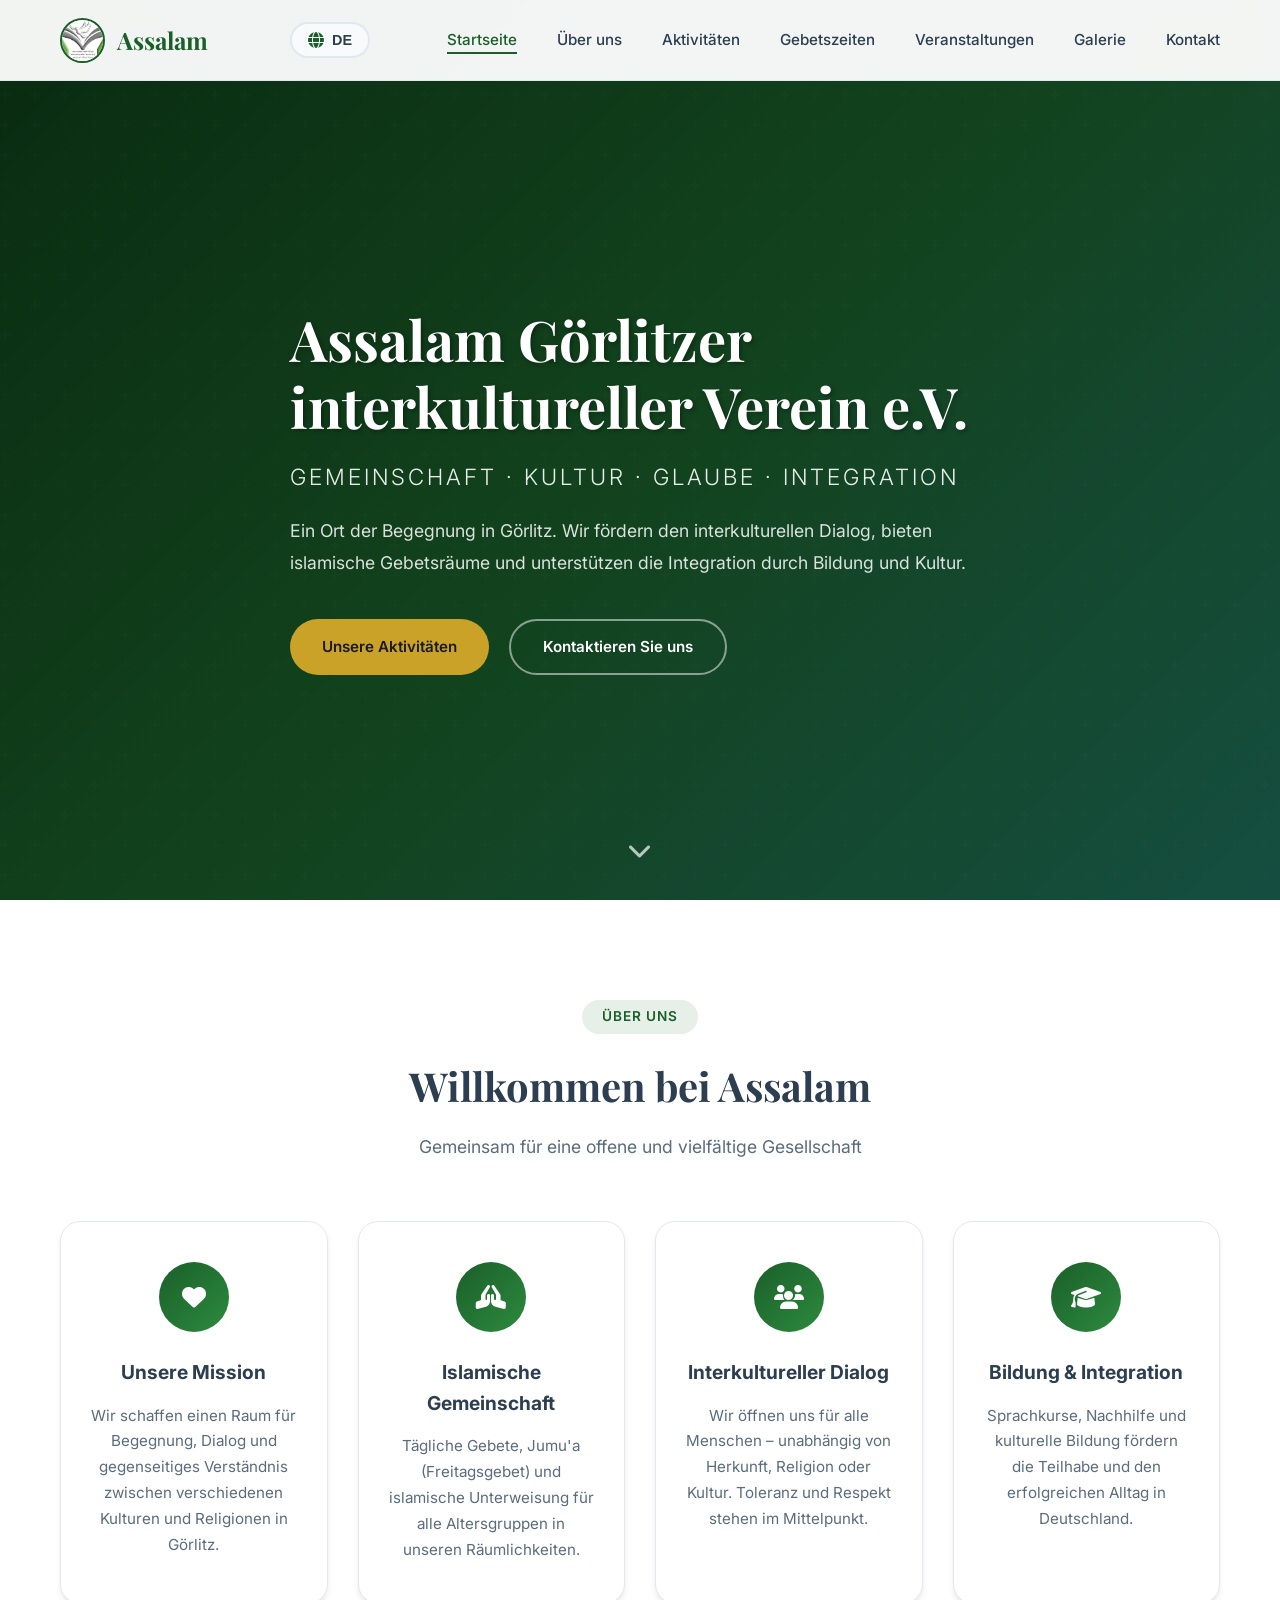
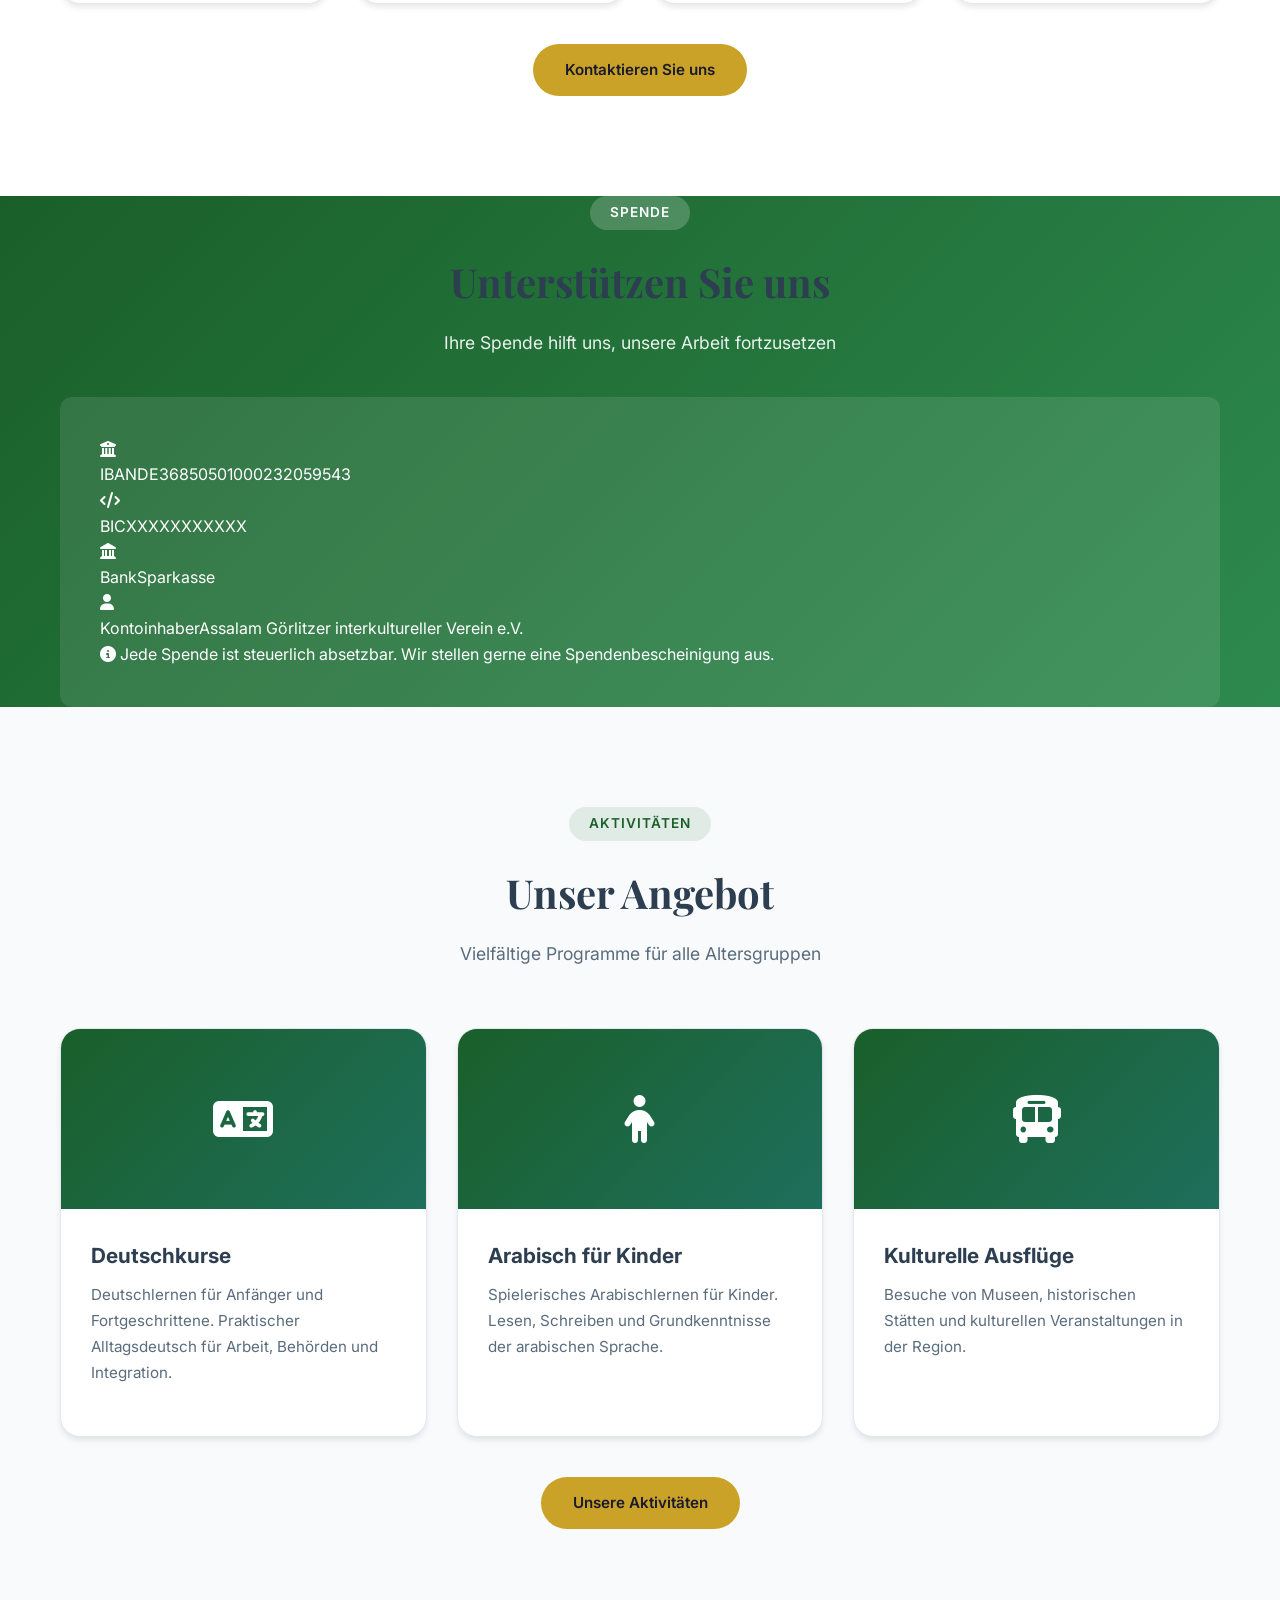
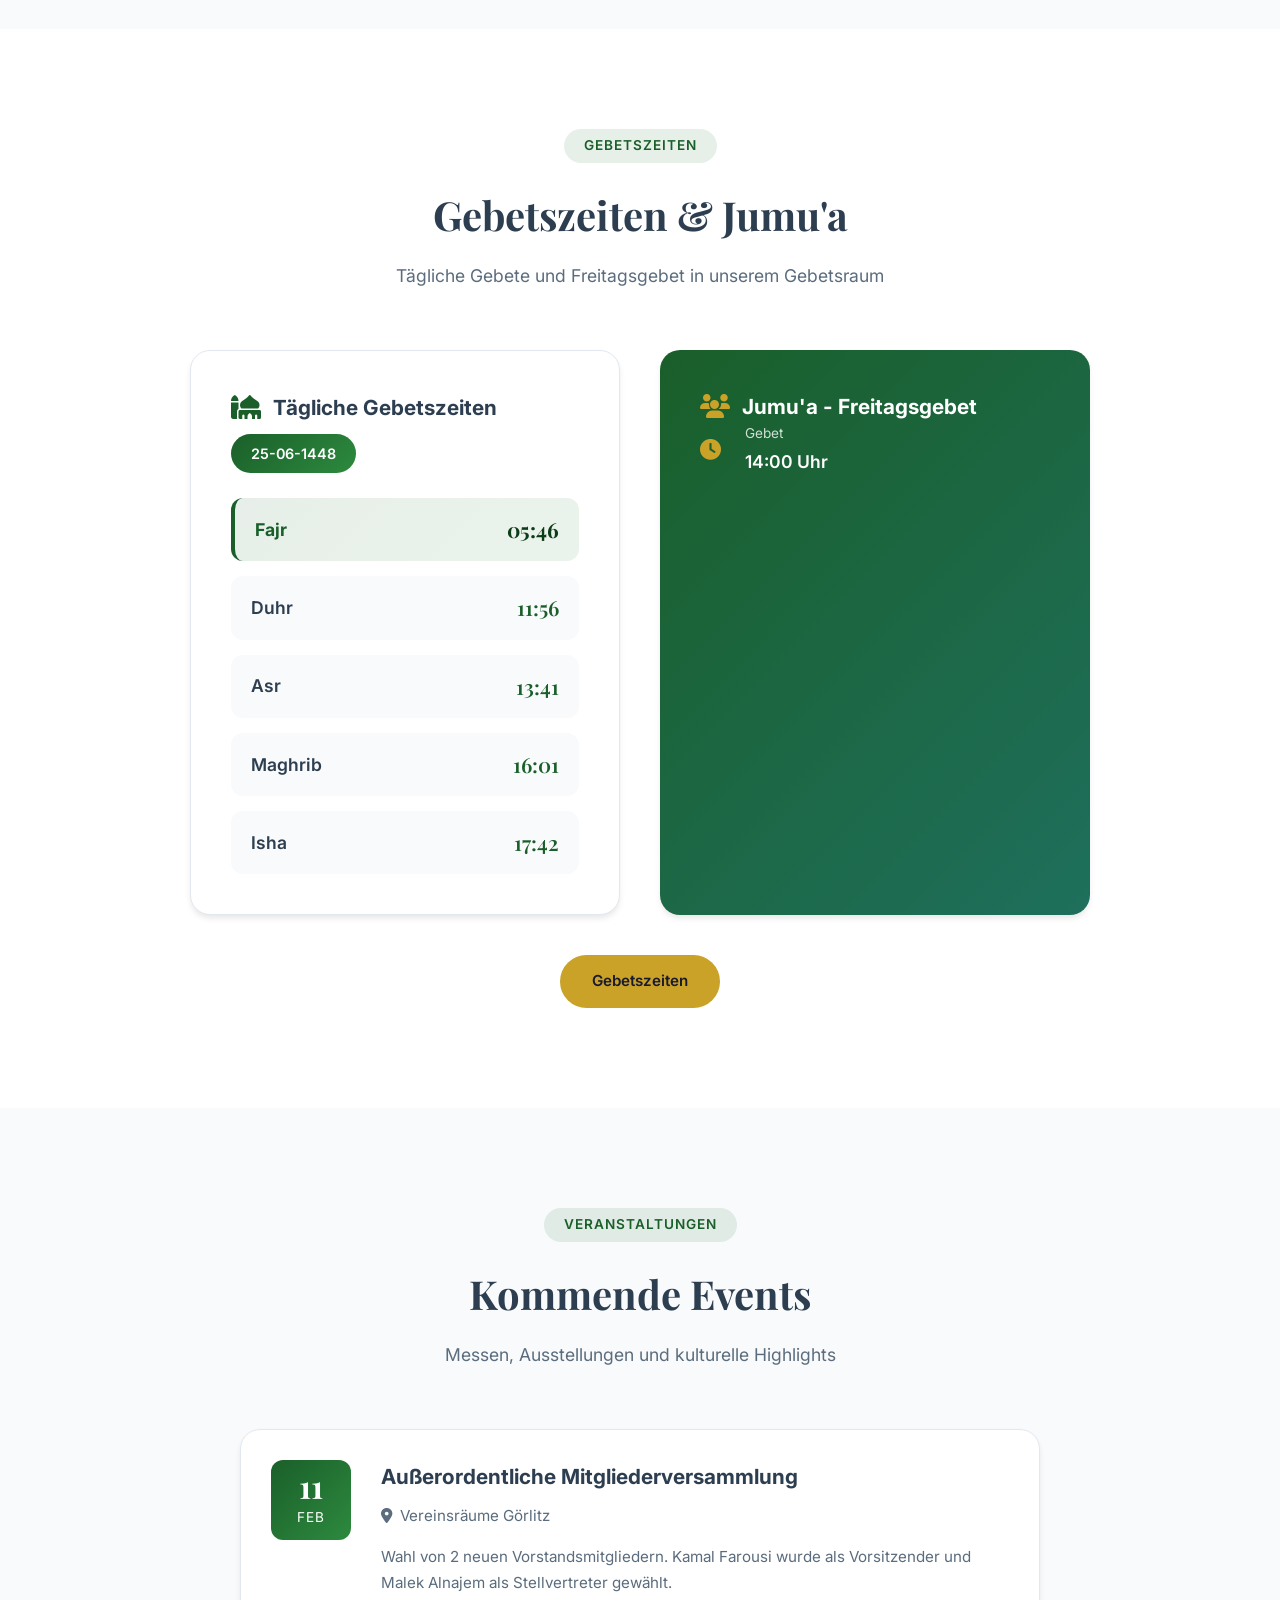
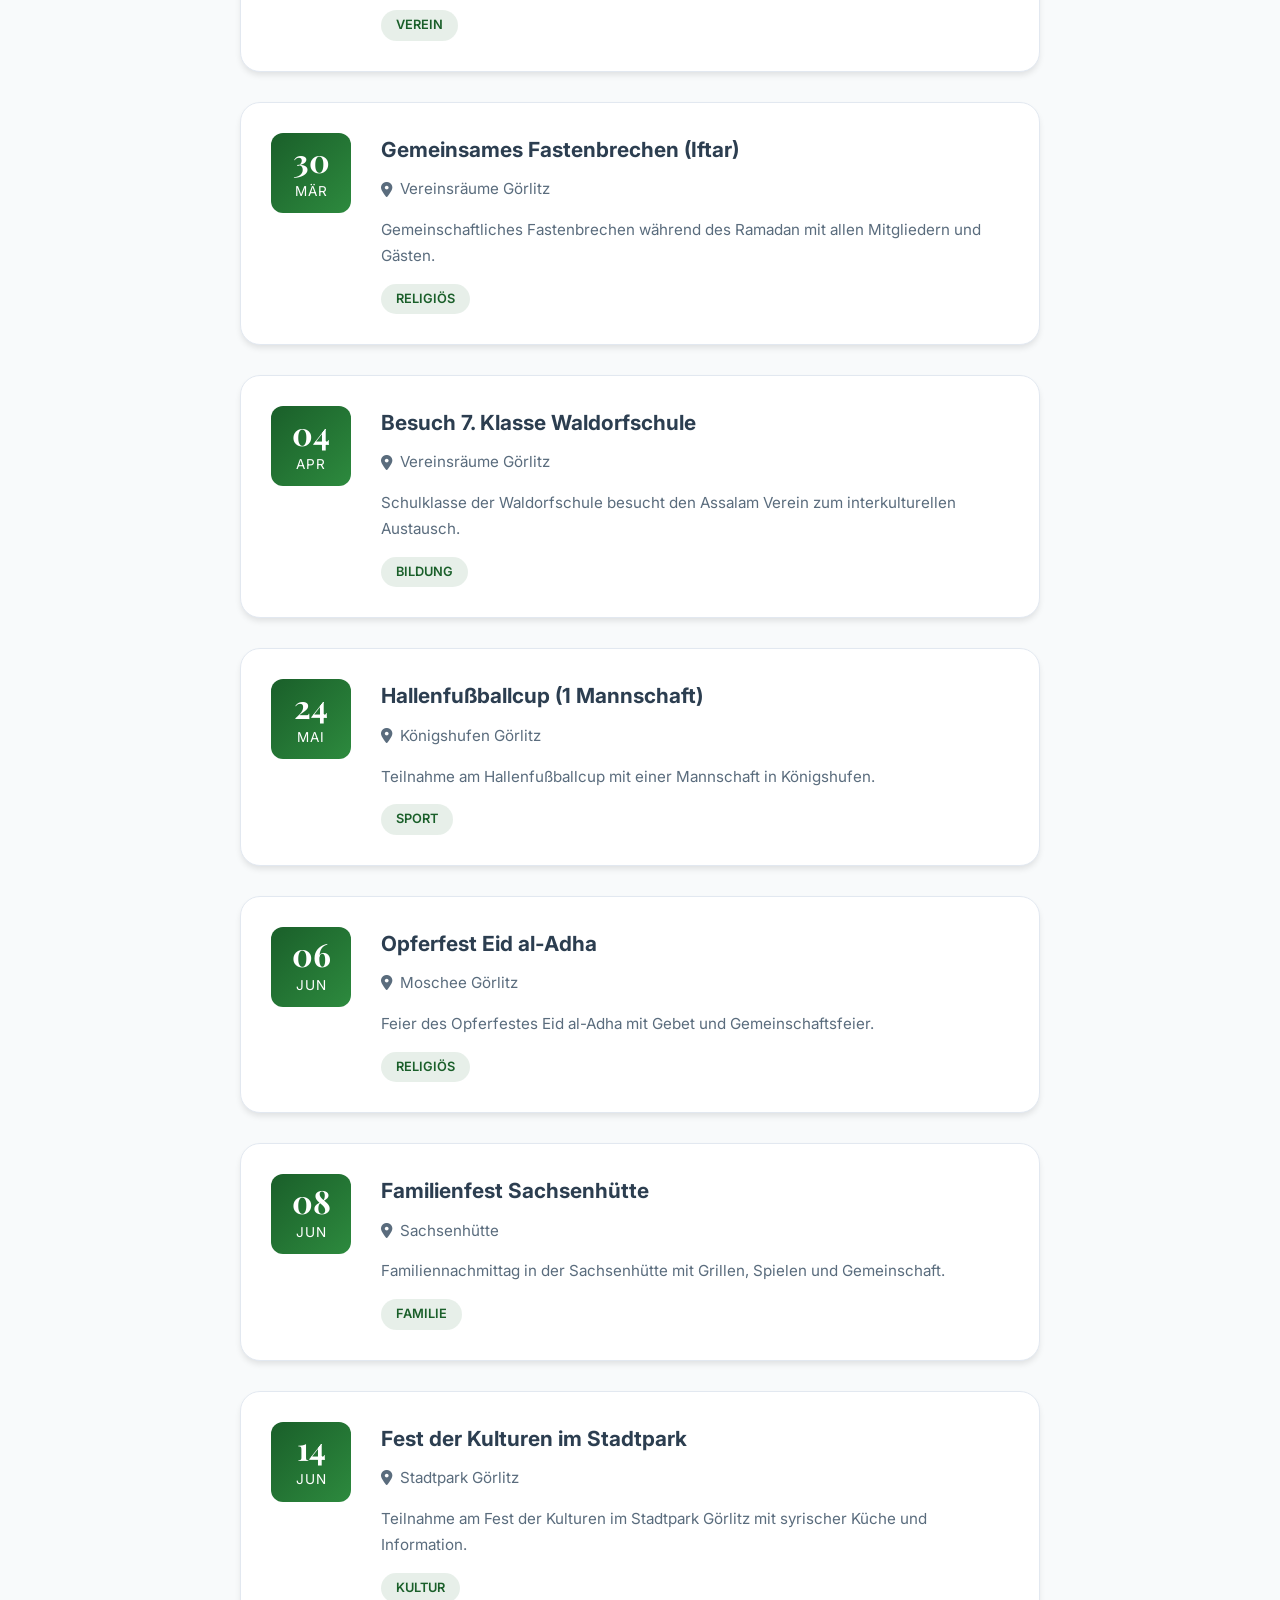
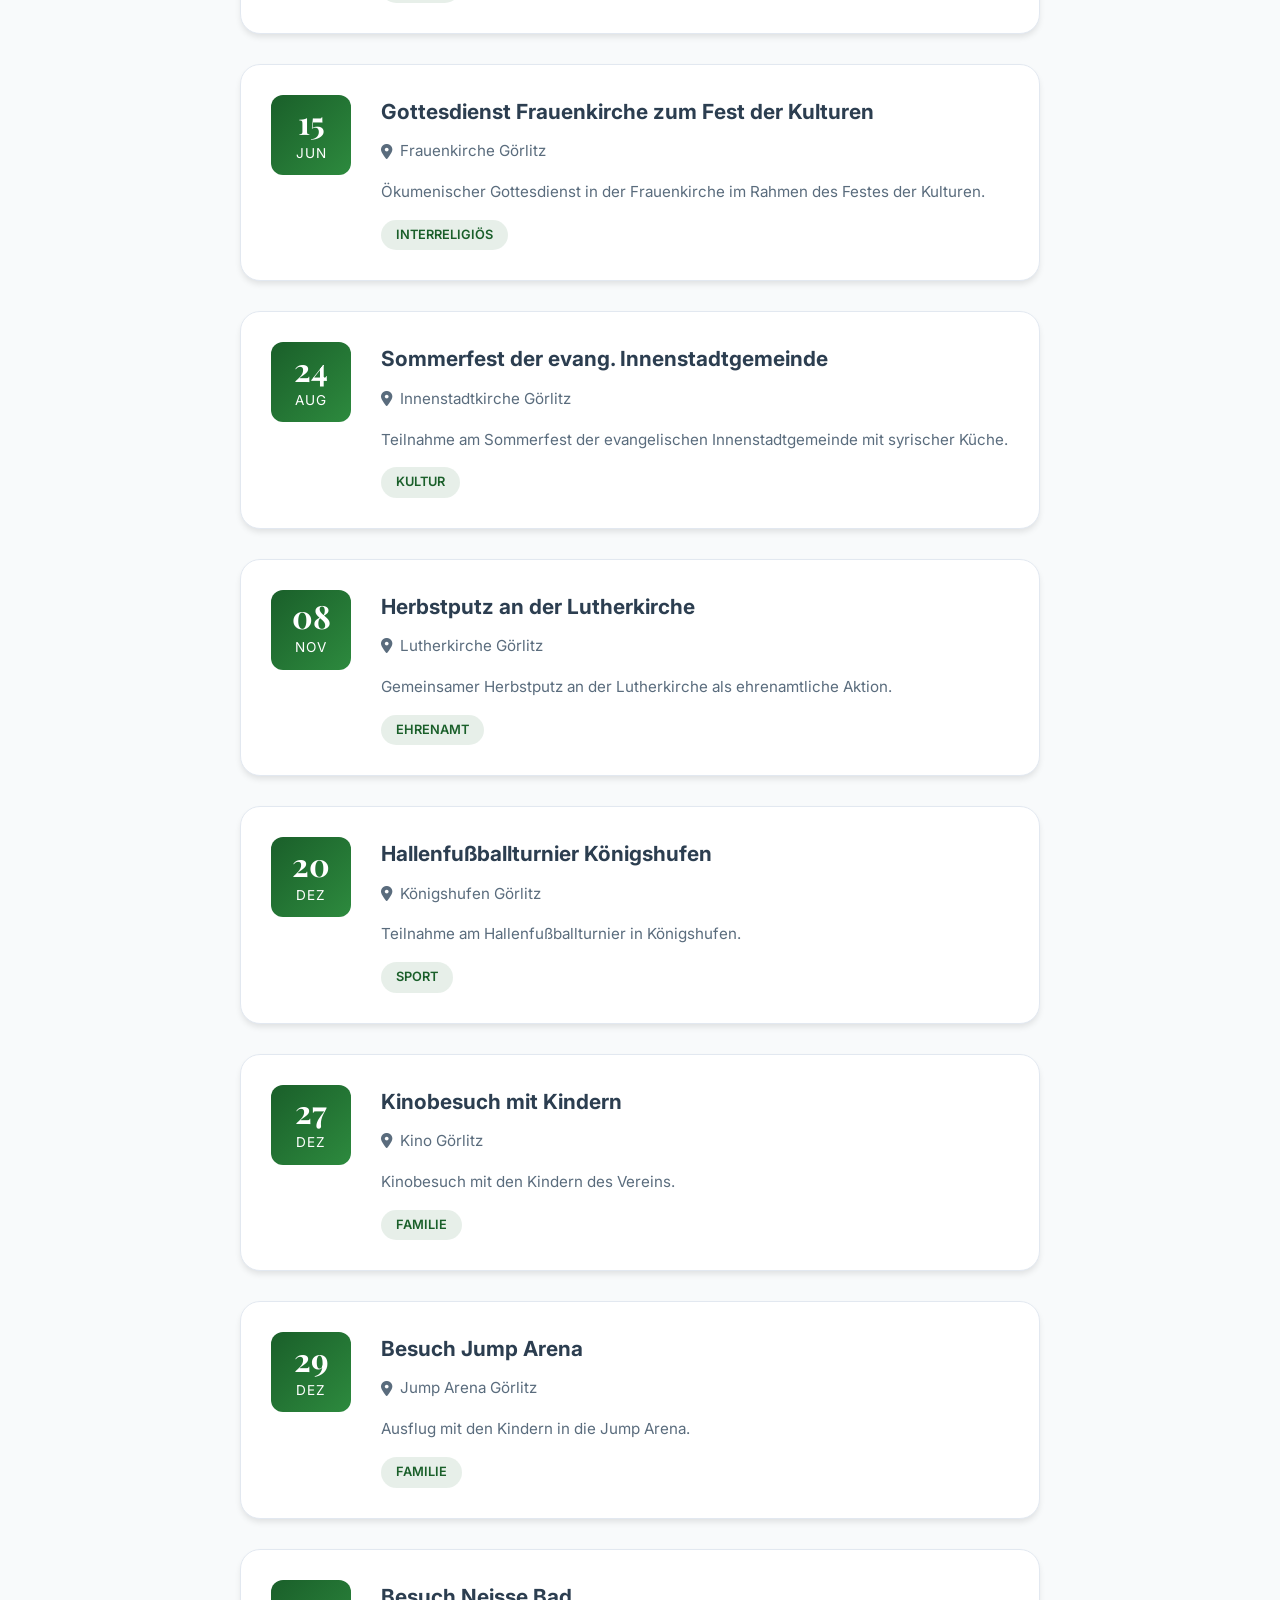
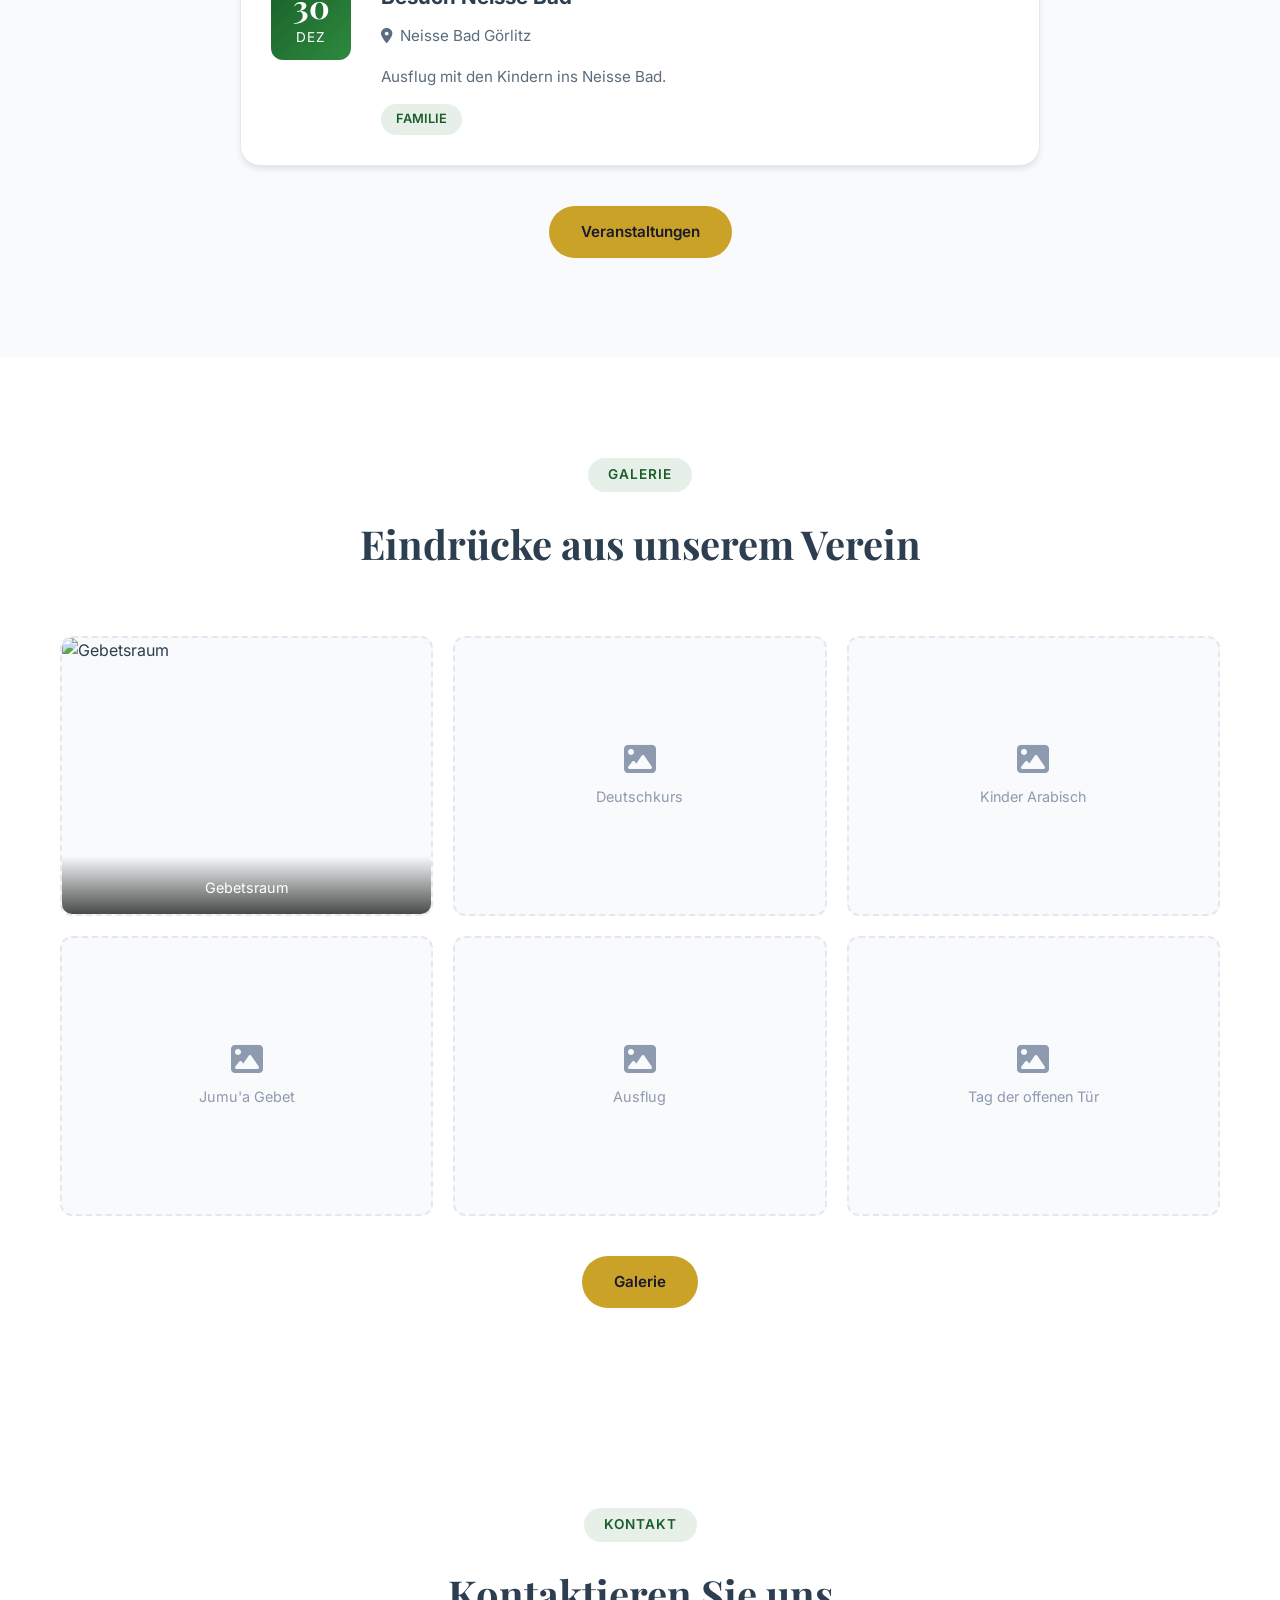
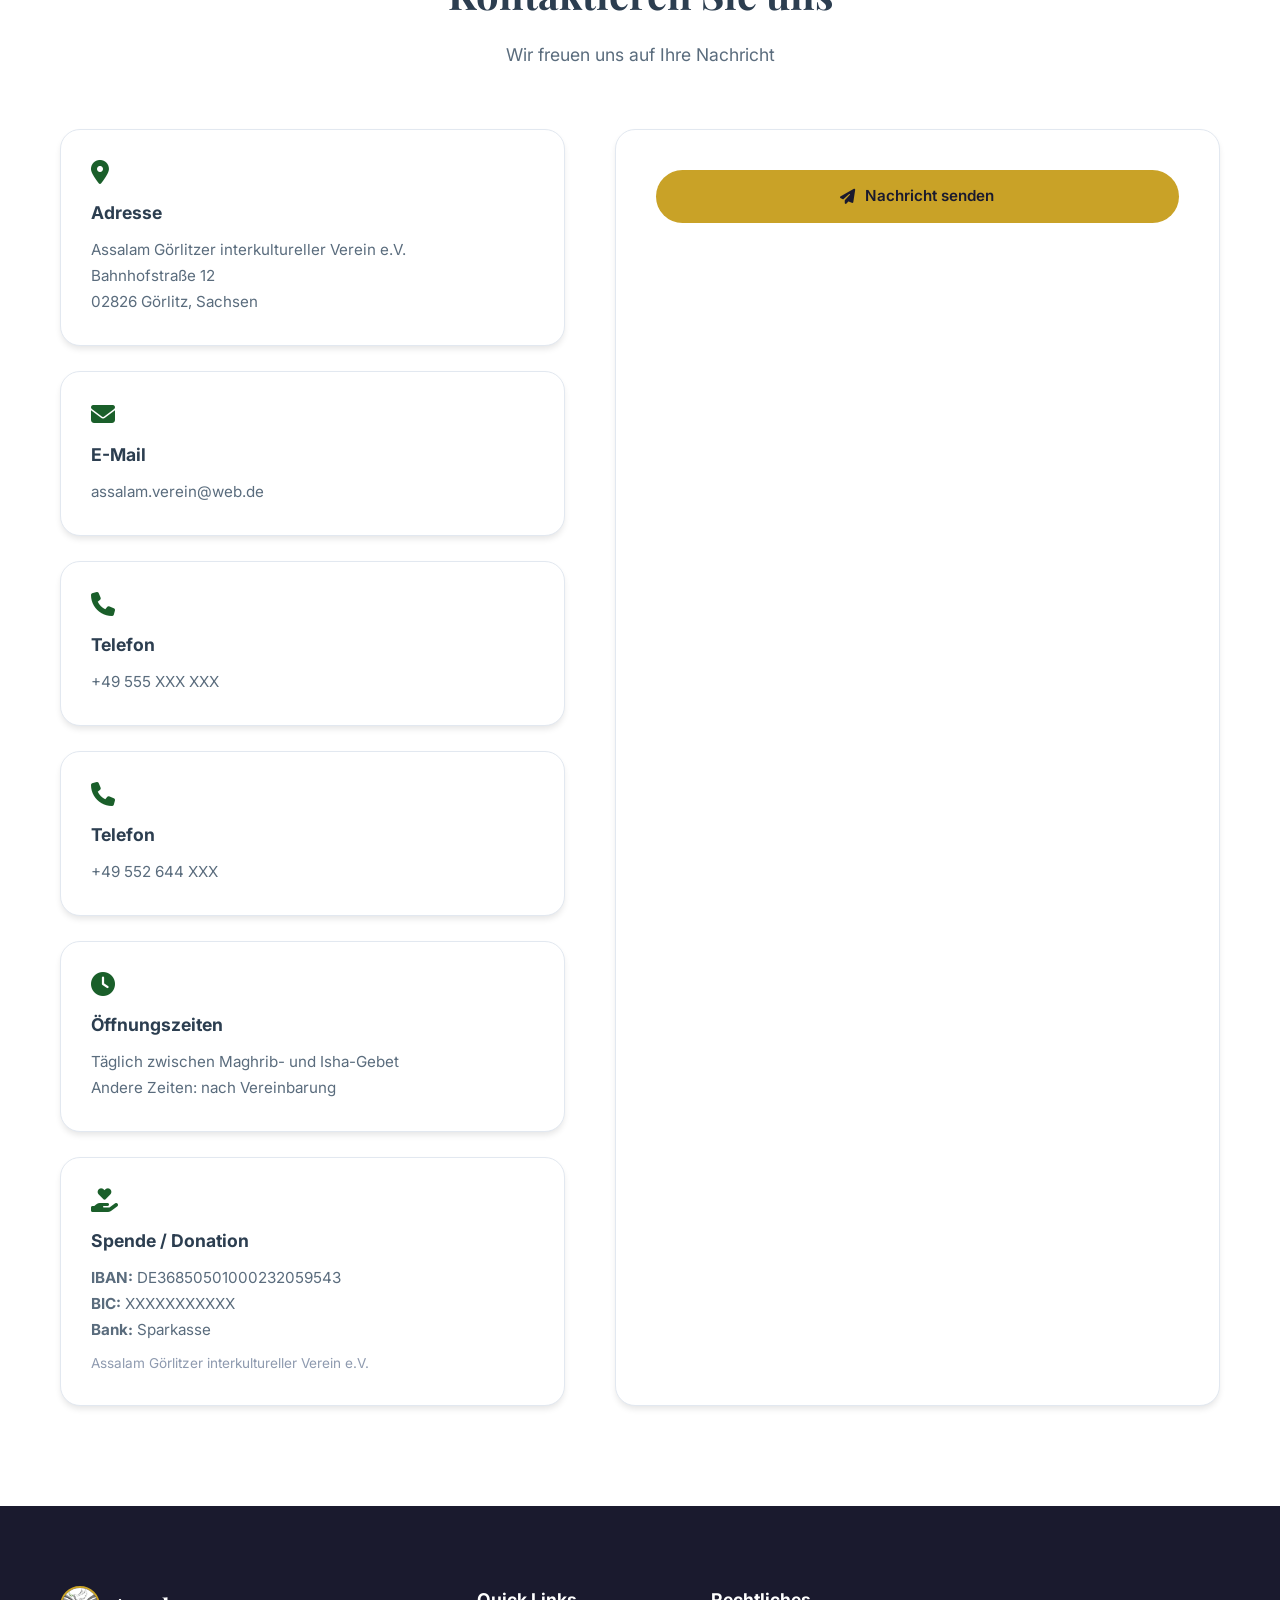
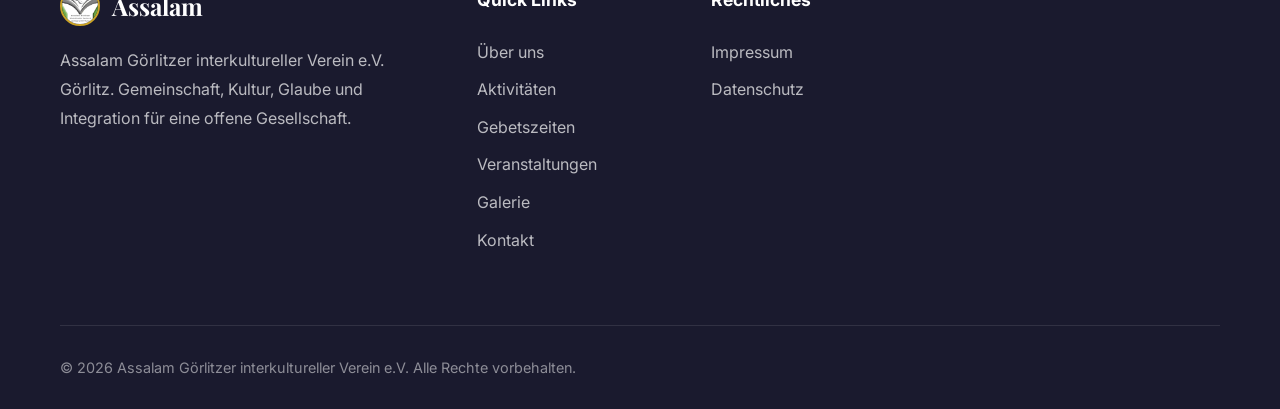
==== commit 9f5cb4a3: "Update print statement from 'Hello' to 'Goodbye'" ====
--- a/index.html
+++ b/index.html
@@ -3,15 +3,23 @@
 <head>
     <meta charset="UTF-8">
     <meta name="viewport" content="width=device-width, initial-scale=1.0">
-    <meta http-equiv="Cache-Control" content="no-cache, no-store, must-revalidate">
-<meta http-equiv="Pragma" content="no-cache">
-<meta http-equiv="Expires" content="0">
     <title>Assalam Görlitzer interkultureller Verein e.V.</title>
     <meta name="description" content="Assalam Görlitzer interkultureller Verein e.V. - Interkulturelle Begegnung, Islamische Gemeinschaft, Sprachkurse, Kulturveranstaltungen">
-    <link rel="stylesheet" href="css/style.css">
+    <link rel="stylesheet" href="css/style.css?v=2">
     <link href="https://fonts.googleapis.com/css2?family=Inter:wght@300;400;500;600;700&family=Playfair+Display:wght@600;700&family=Noto+Naskh+Arabic:wght@400;600;700&family=Vazirmatn:wght@300;400;500;600;700&display=swap" rel="stylesheet">
     <link rel="stylesheet" href="https://cdnjs.cloudflare.com/ajax/libs/font-awesome/6.4.0/css/all.min.css">
-
+    <base target="_blank">
+   <style>
+    .donation {
+        background: linear-gradient(135deg, #1a5f2a, #2d8a4e) !important;
+        color: white !important;
+    }
+    .donation-details {
+        background: rgba(255,255,255,0.1) !important;
+        border-radius: 12px !important;
+        padding: 40px !important;
+    }
+</style> 
 </head>
 <body>
 
--- a/css/style.css
+++ b/css/style.css
@@ -3,6 +3,21 @@
    Modern, Responsive Website Styles
    Multilingual: DE / EN / AR / FA
    ======================================== */
+/* Nascondi menu mobile di default */
+@media (max-width: 768px) {
+    .nav-menu {
+        display: none !important;
+        opacity: 0;
+        visibility: hidden;
+        transform: translateX(-100%);
+    }
+    .nav-menu.active {
+        display: flex !important;
+        opacity: 1;
+        visibility: visible;
+        transform: translateX(0);
+    }
+}
 
 /* CSS Variables */
 :root {
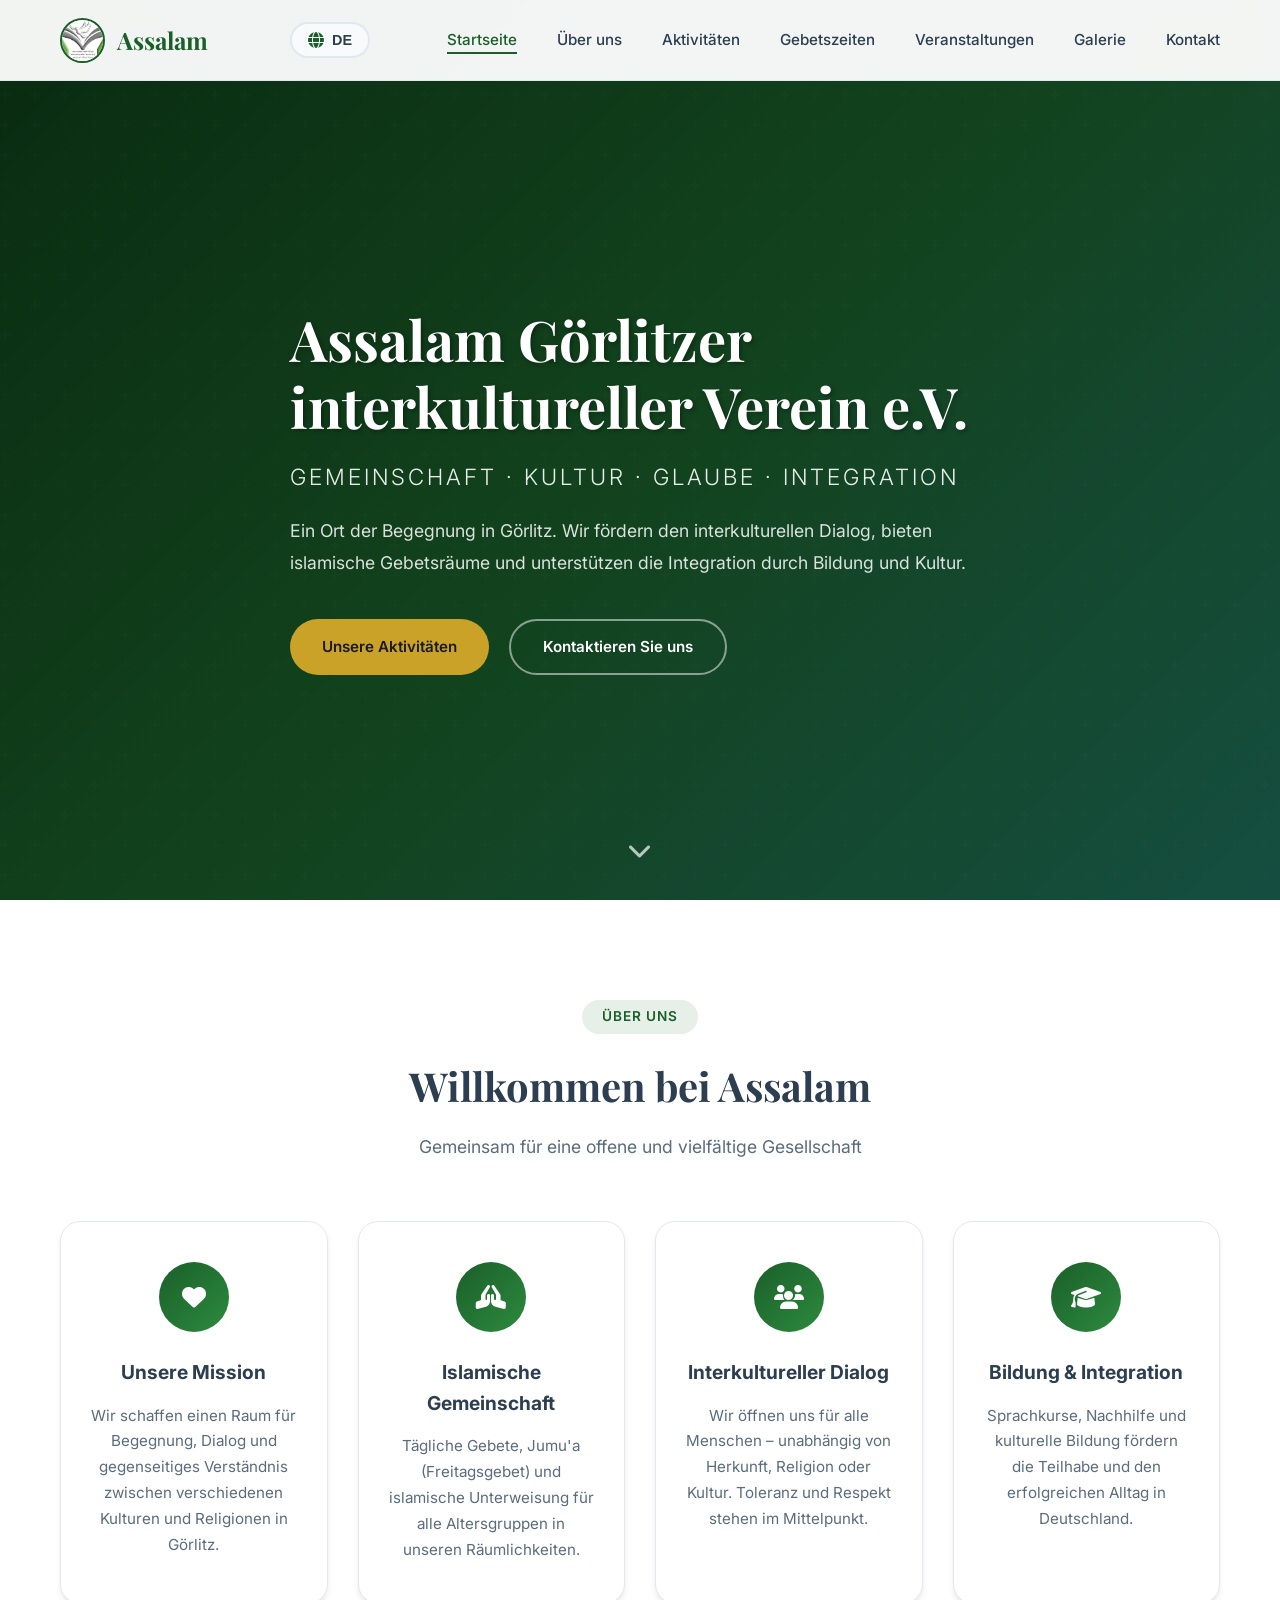
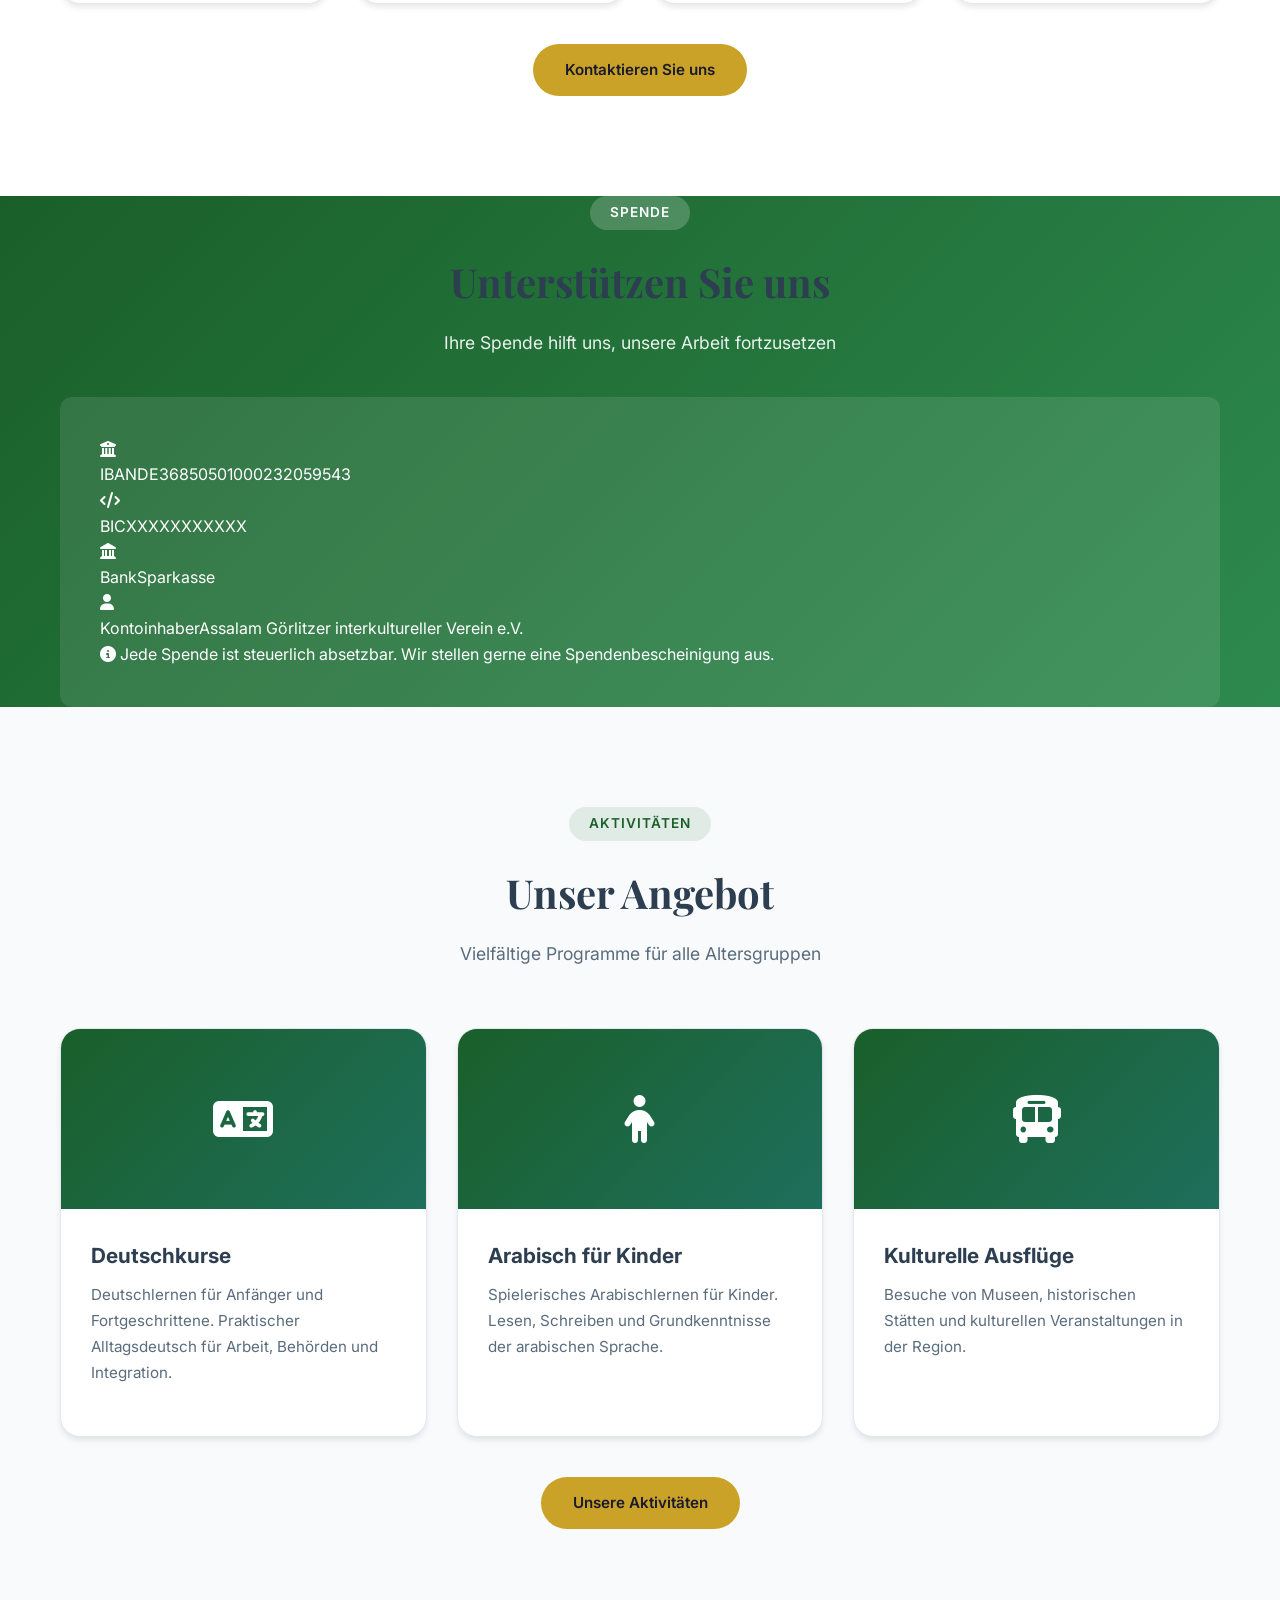
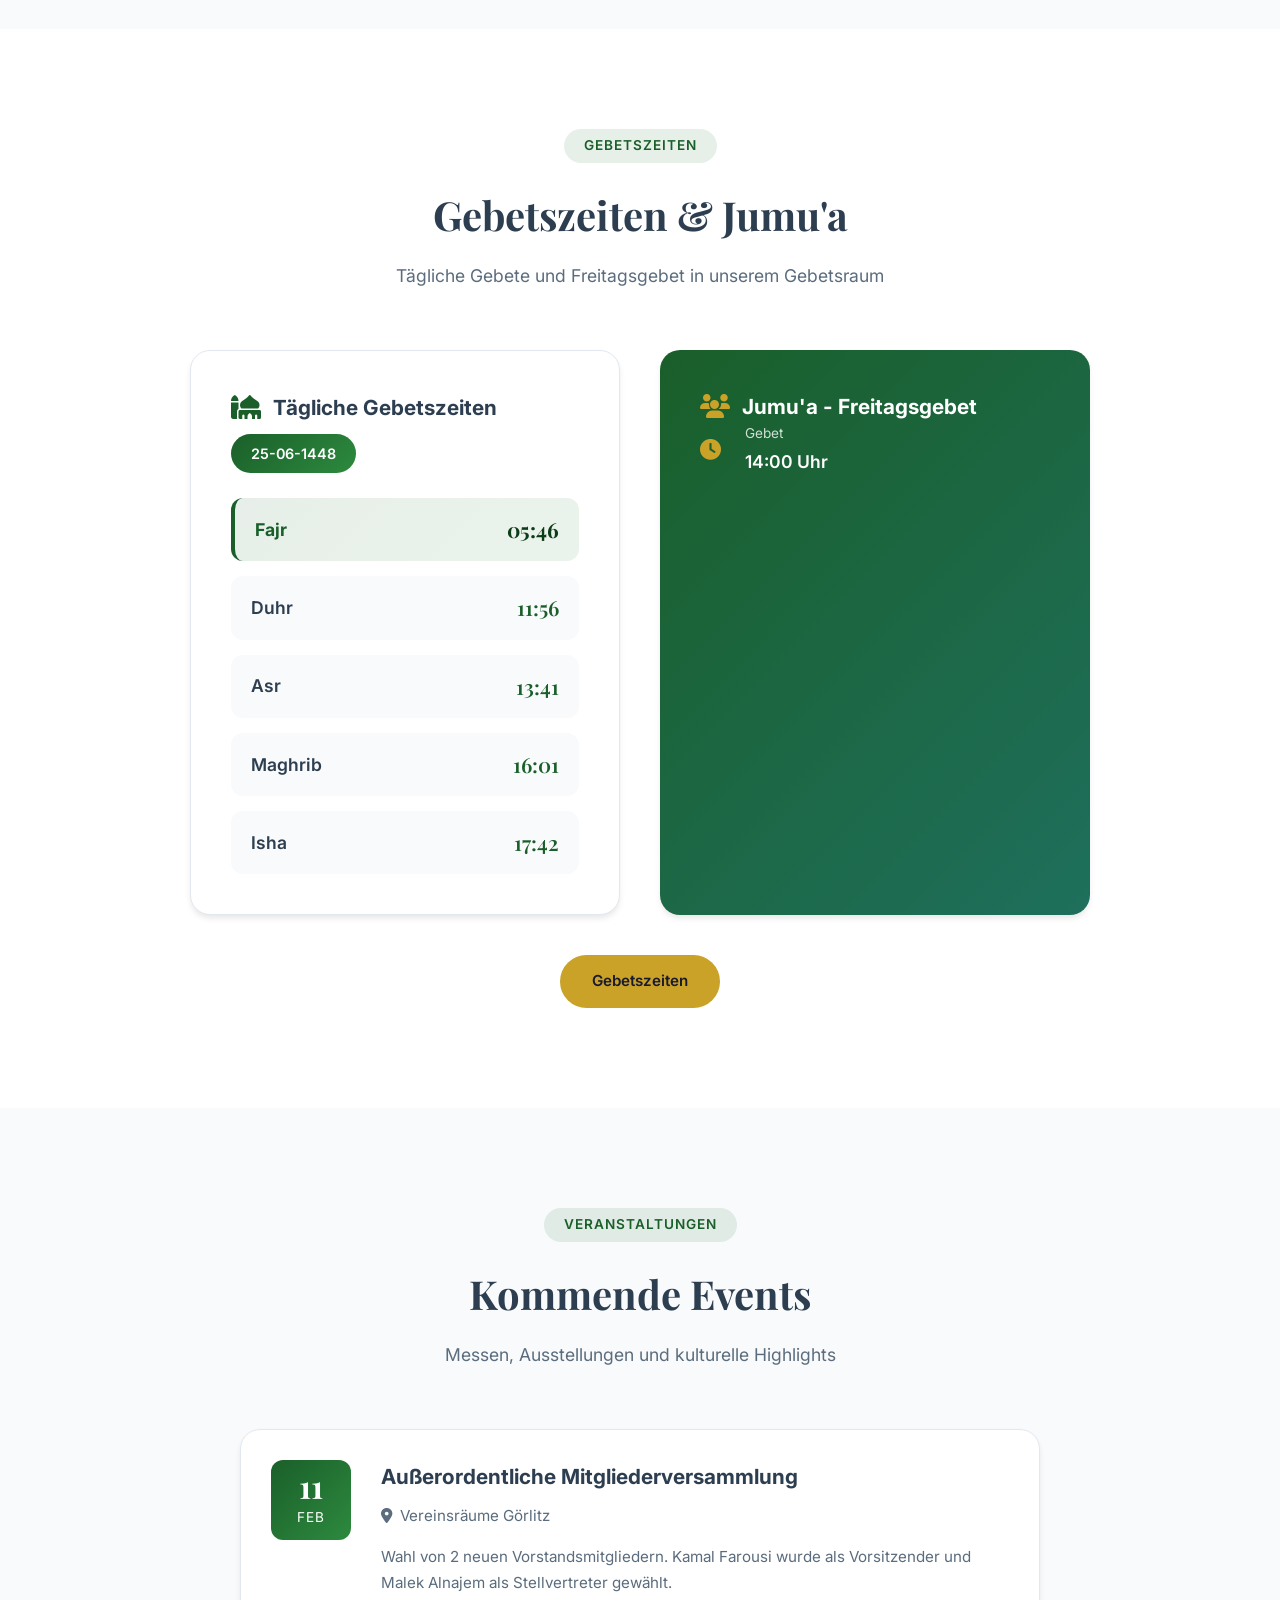
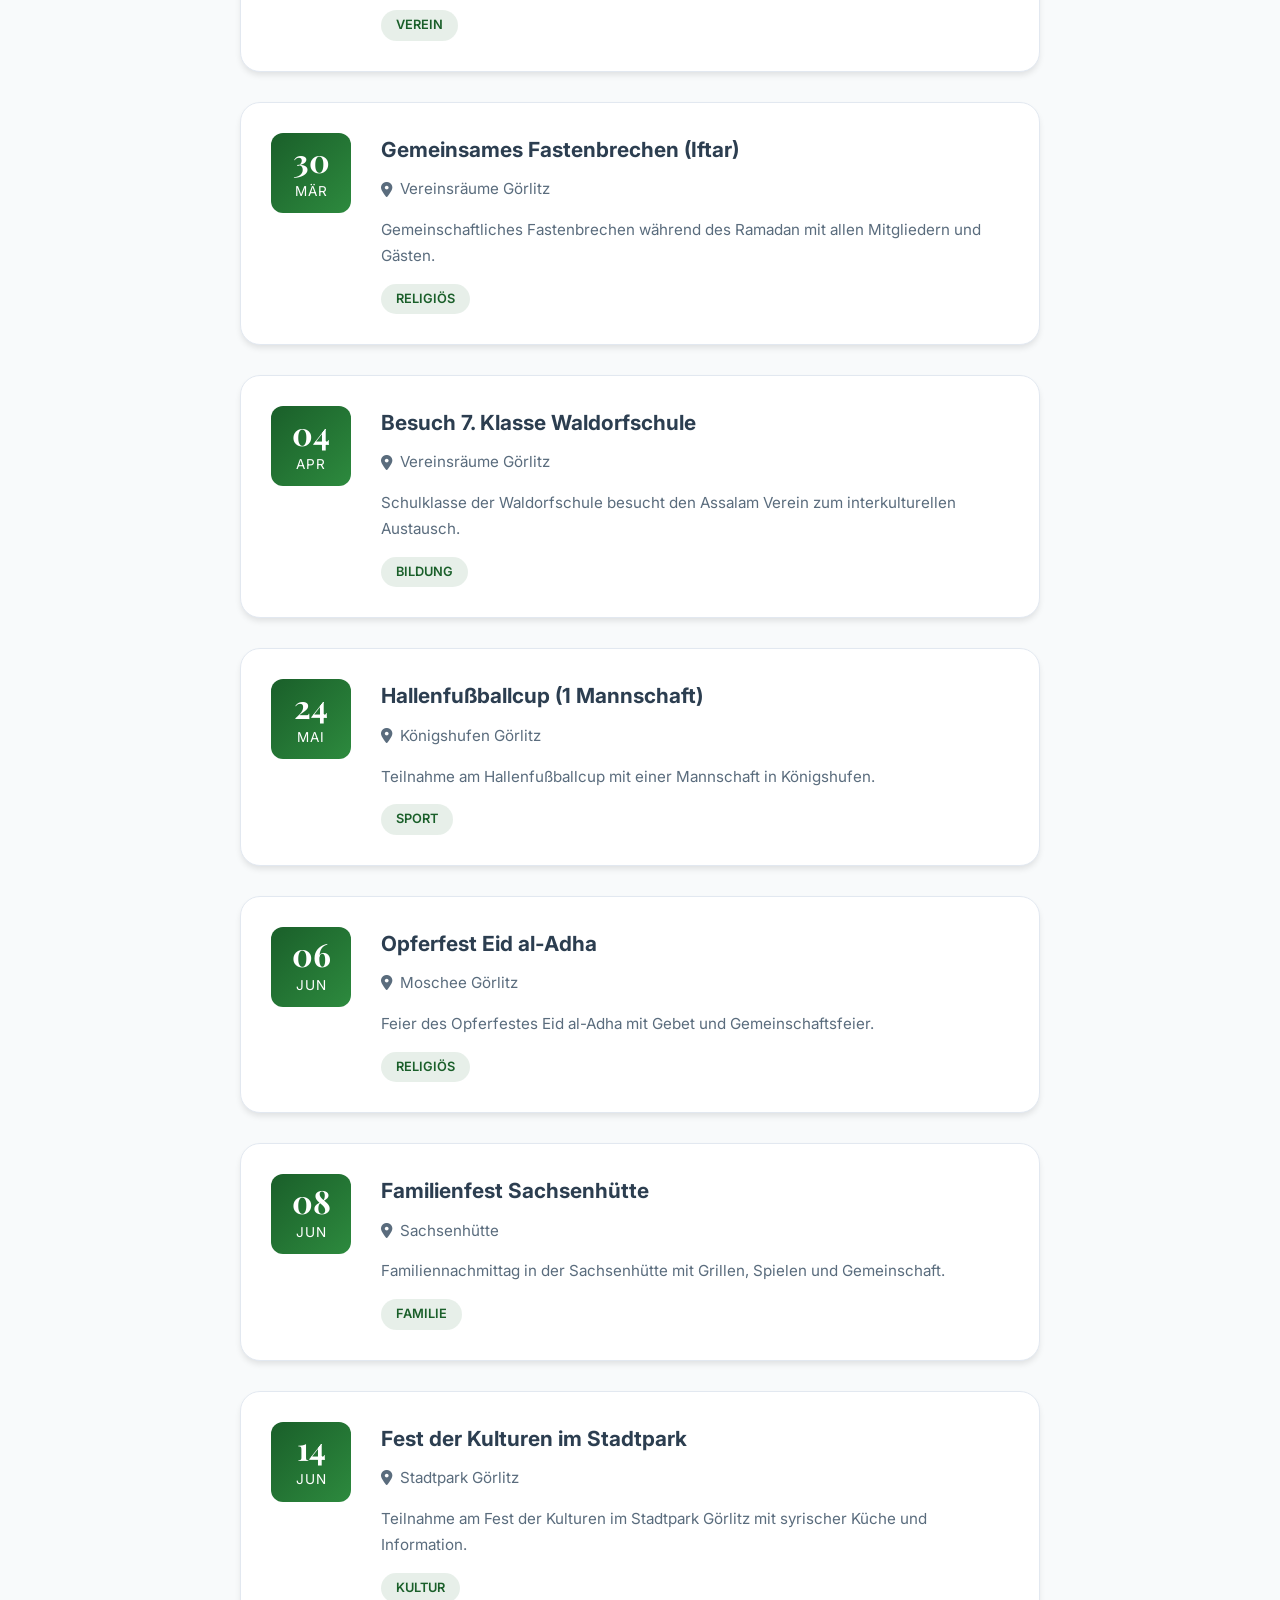
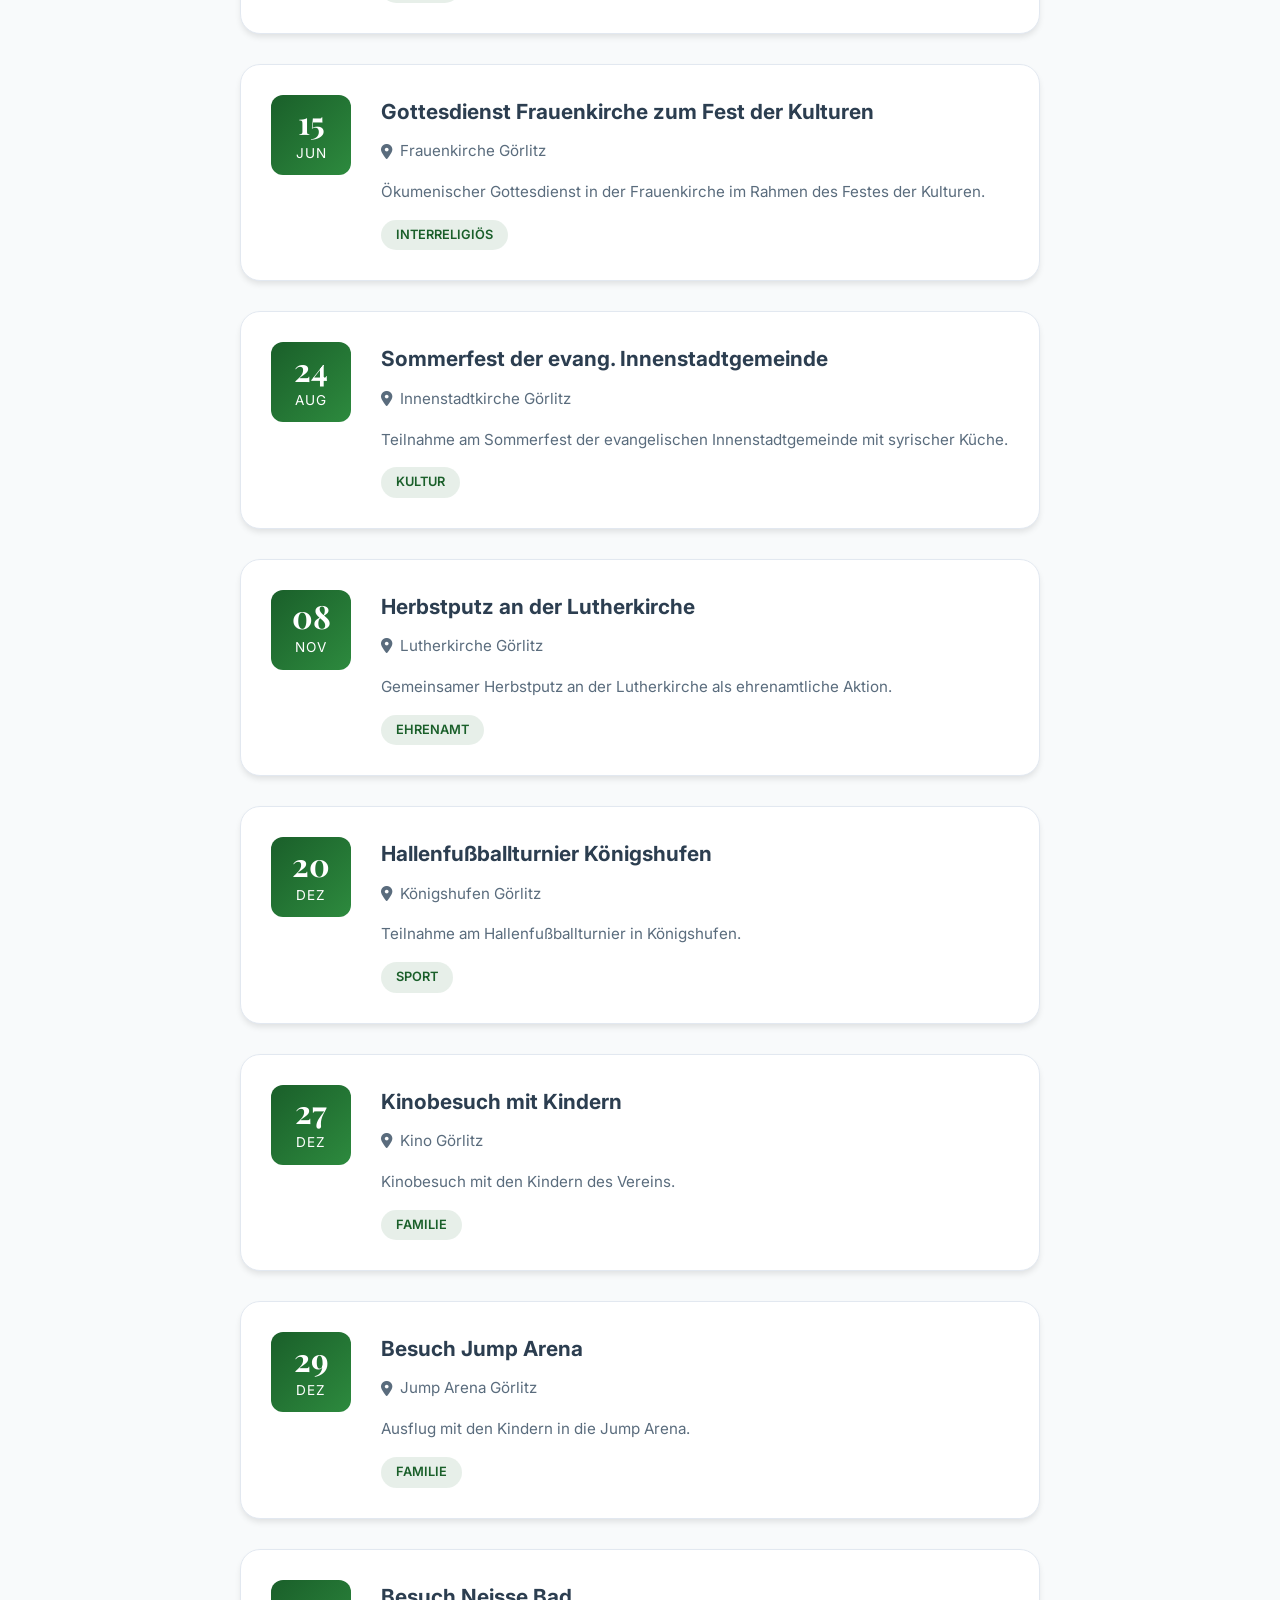
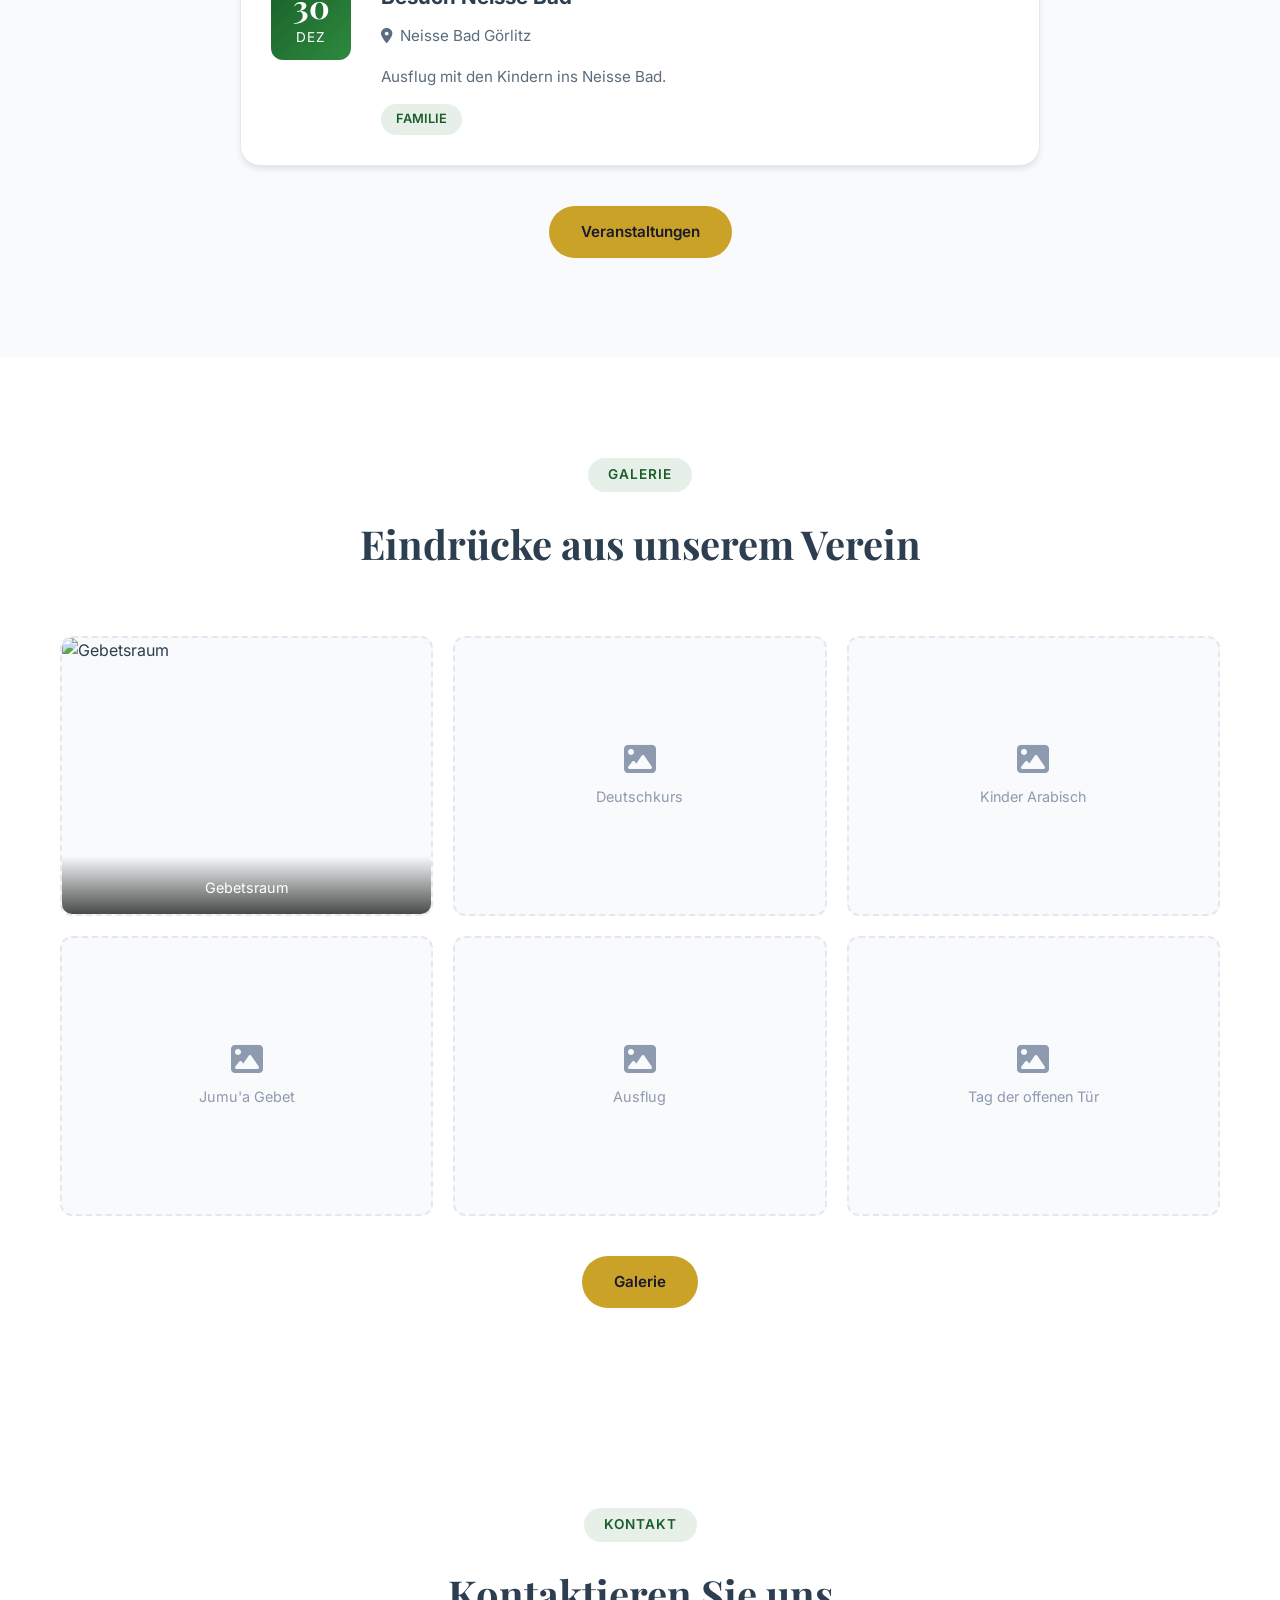
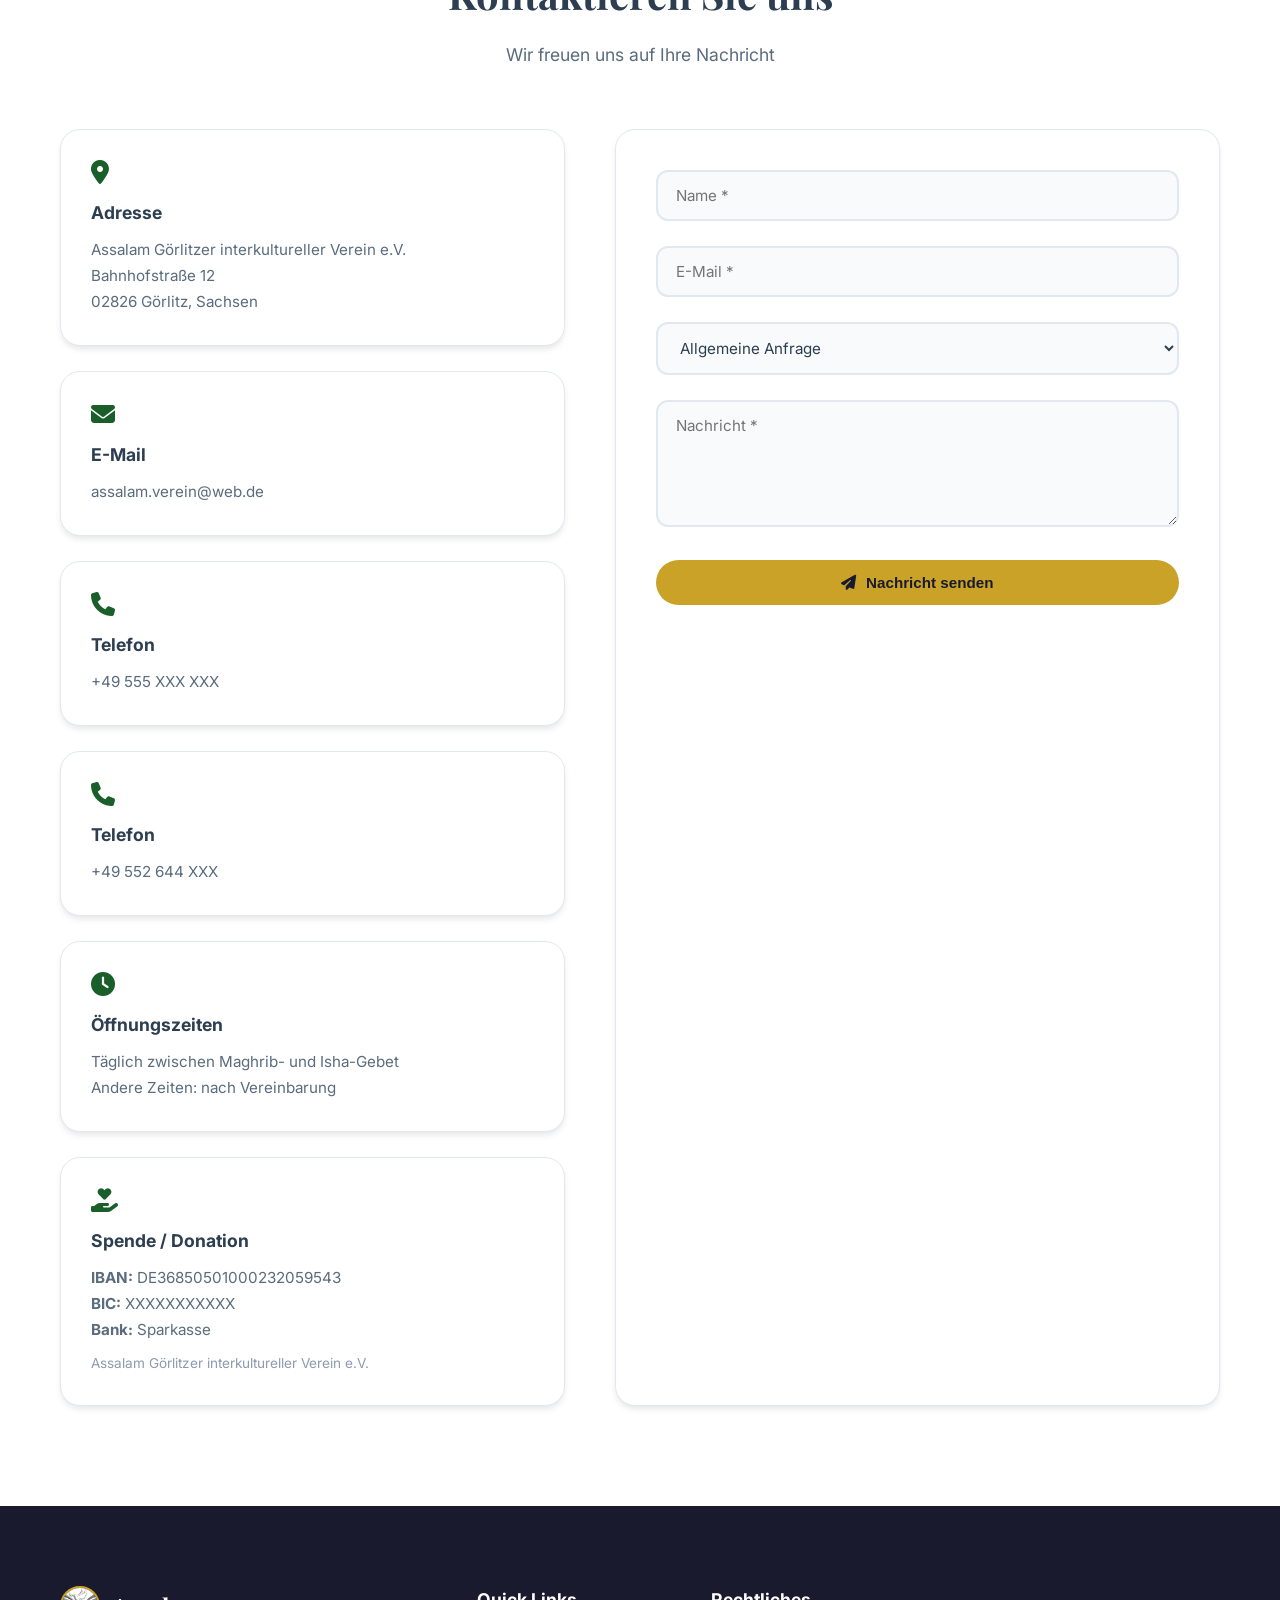
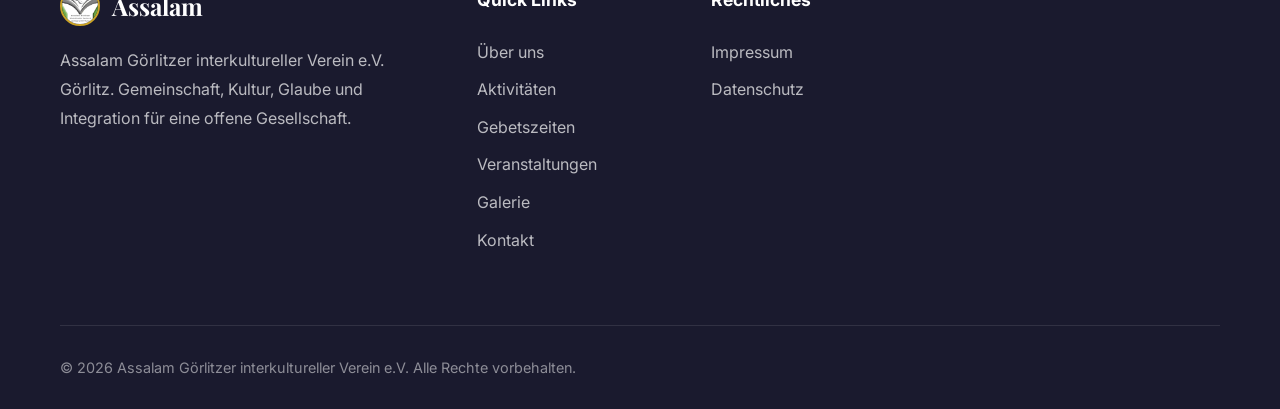
==== commit 026e8e43: "Update print statement from 'Hello' to 'Goodbye'" ====
--- a/index.html
+++ b/index.html
@@ -5,11 +5,11 @@
     <meta name="viewport" content="width=device-width, initial-scale=1.0">
     <title>Assalam Görlitzer interkultureller Verein e.V.</title>
     <meta name="description" content="Assalam Görlitzer interkultureller Verein e.V. - Interkulturelle Begegnung, Islamische Gemeinschaft, Sprachkurse, Kulturveranstaltungen">
-    <link rel="stylesheet" href="css/style.css?v=2">
+    <link rel="stylesheet" href="css/style.css?v=3">
     <link href="https://fonts.googleapis.com/css2?family=Inter:wght@300;400;500;600;700&family=Playfair+Display:wght@600;700&family=Noto+Naskh+Arabic:wght@400;600;700&family=Vazirmatn:wght@300;400;500;600;700&display=swap" rel="stylesheet">
     <link rel="stylesheet" href="https://cdnjs.cloudflare.com/ajax/libs/font-awesome/6.4.0/css/all.min.css">
-    <base target="_blank">
-   <style>
+<base target="_blank">
+<style>
     .donation {
         background: linear-gradient(135deg, #1a5f2a, #2d8a4e) !important;
         color: white !important;
@@ -19,7 +19,7 @@
         border-radius: 12px !important;
         padding: 40px !important;
     }
-</style> 
+</style>
 </head>
 <body>
 
@@ -329,11 +329,32 @@
                 <div class="contact-info" id="contactInfo">
                     <!-- Loaded from contact-info.json -->
                 </div>
-                <div class="contact-form-wrapper">
-                    <a href="contact.html" class="btn btn-primary btn-full">
-                        <i class="fas fa-paper-plane"></i> <span data-i18n="contact.form.submit">Nachricht senden</span>
-                    </a>
-                </div>
+            <div class="contact-form-wrapper">
+    <form id="contactForm" class="contact-form">
+        <div class="form-group">
+            <input type="text" id="name" name="name" data-i18n-placeholder="contact.form.name" placeholder="Name *" required>
+        </div>
+        <div class="form-group">
+            <input type="email" id="email" name="email" data-i18n-placeholder="contact.form.email" placeholder="E-Mail *" required>
+        </div>
+        <div class="form-group">
+            <select id="subject" name="subject">
+                <option value="general" data-i18n="contact.form.subjects.general">Allgemeine Anfrage</option>
+                <option value="membership" data-i18n="contact.form.subjects.membership">Mitgliedschaft</option>
+                <option value="german" data-i18n="contact.form.subjects.german">Deutschkurs</option>
+                <option value="arabic" data-i18n="contact.form.subjects.arabic">Arabisch für Kinder</option>
+                <option value="donation" data-i18n="contact.form.subjects.donation">Spende</option>
+                <option value="other" data-i18n="contact.form.subjects.other">Andere</option>
+            </select>
+        </div>
+        <div class="form-group">
+            <textarea id="message" name="message" rows="5" data-i18n-placeholder="contact.form.message" placeholder="Nachricht *" required></textarea>
+        </div>
+        <button type="submit" class="btn btn-primary btn-full">
+            <i class="fas fa-paper-plane"></i> <span data-i18n="contact.form.submit">Nachricht senden</span>
+        </button>
+    </form>
+</div>
             </div>
         </div>
     </section>
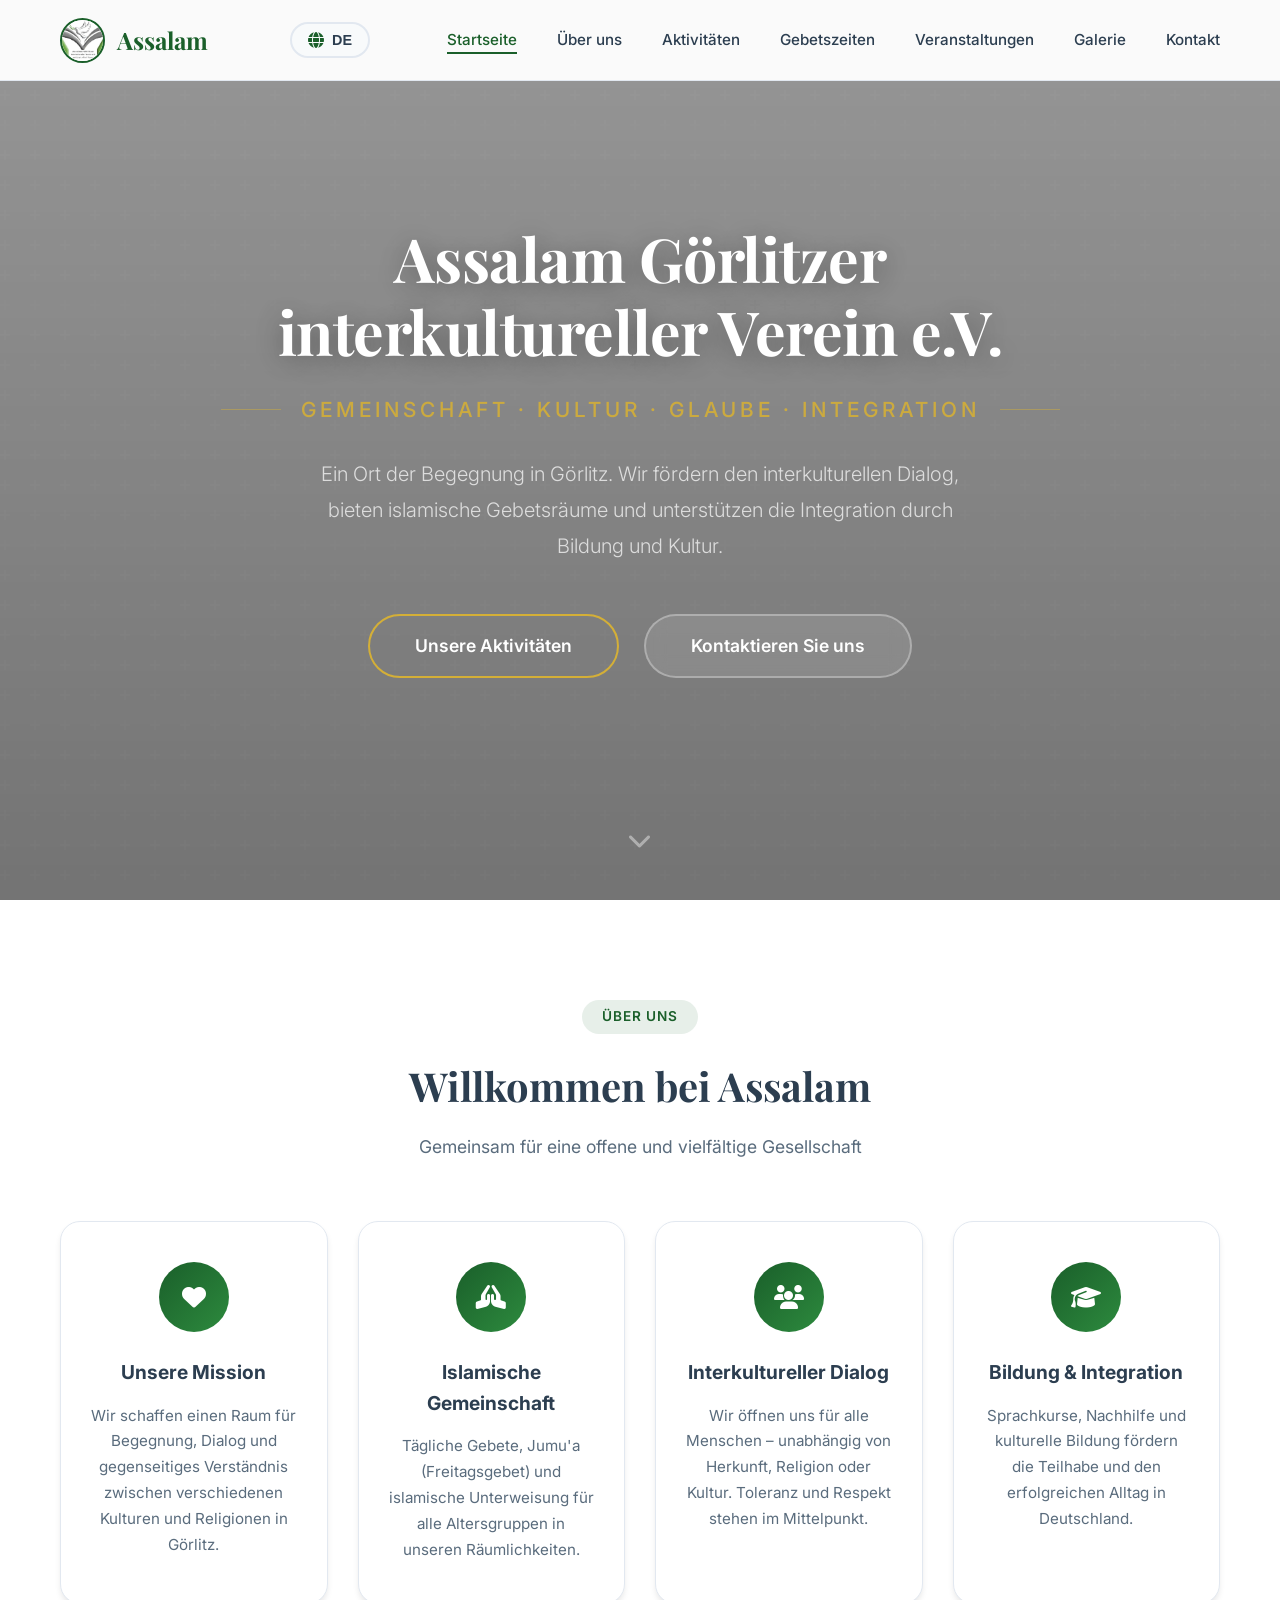
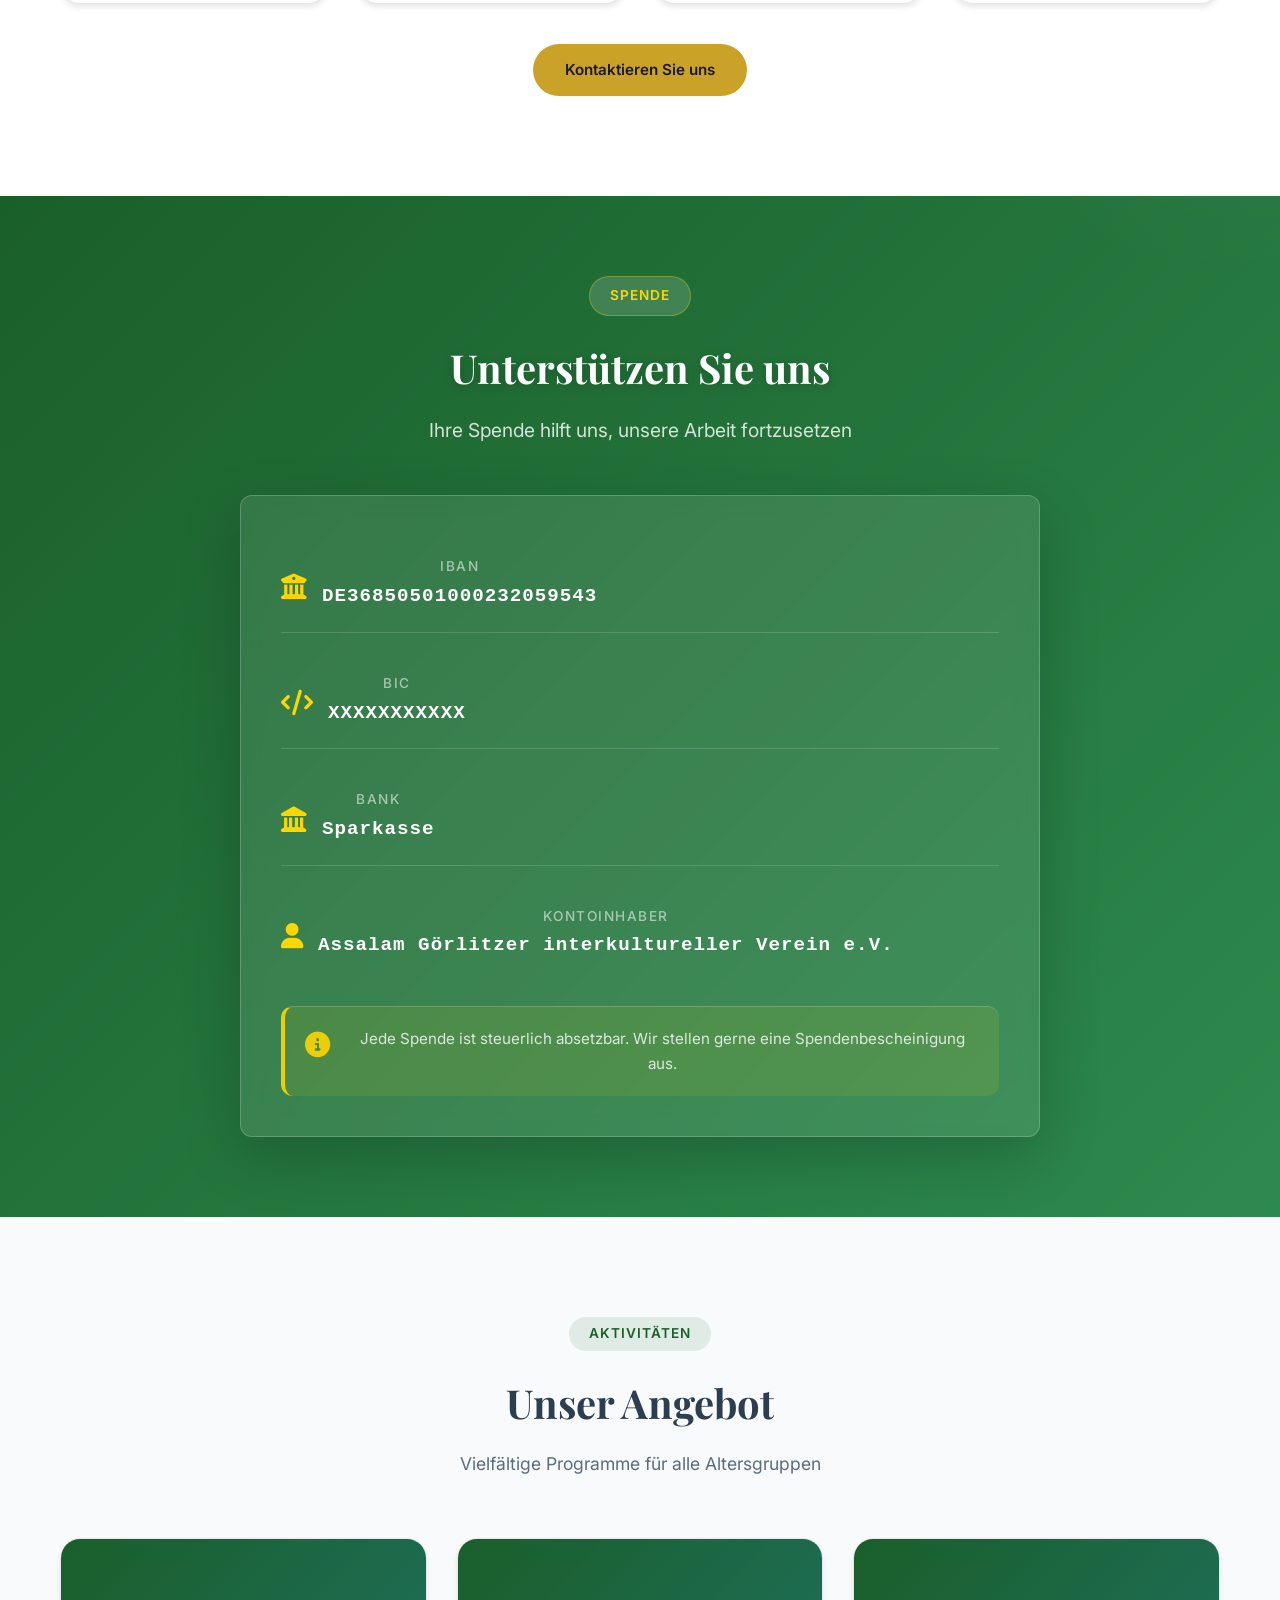
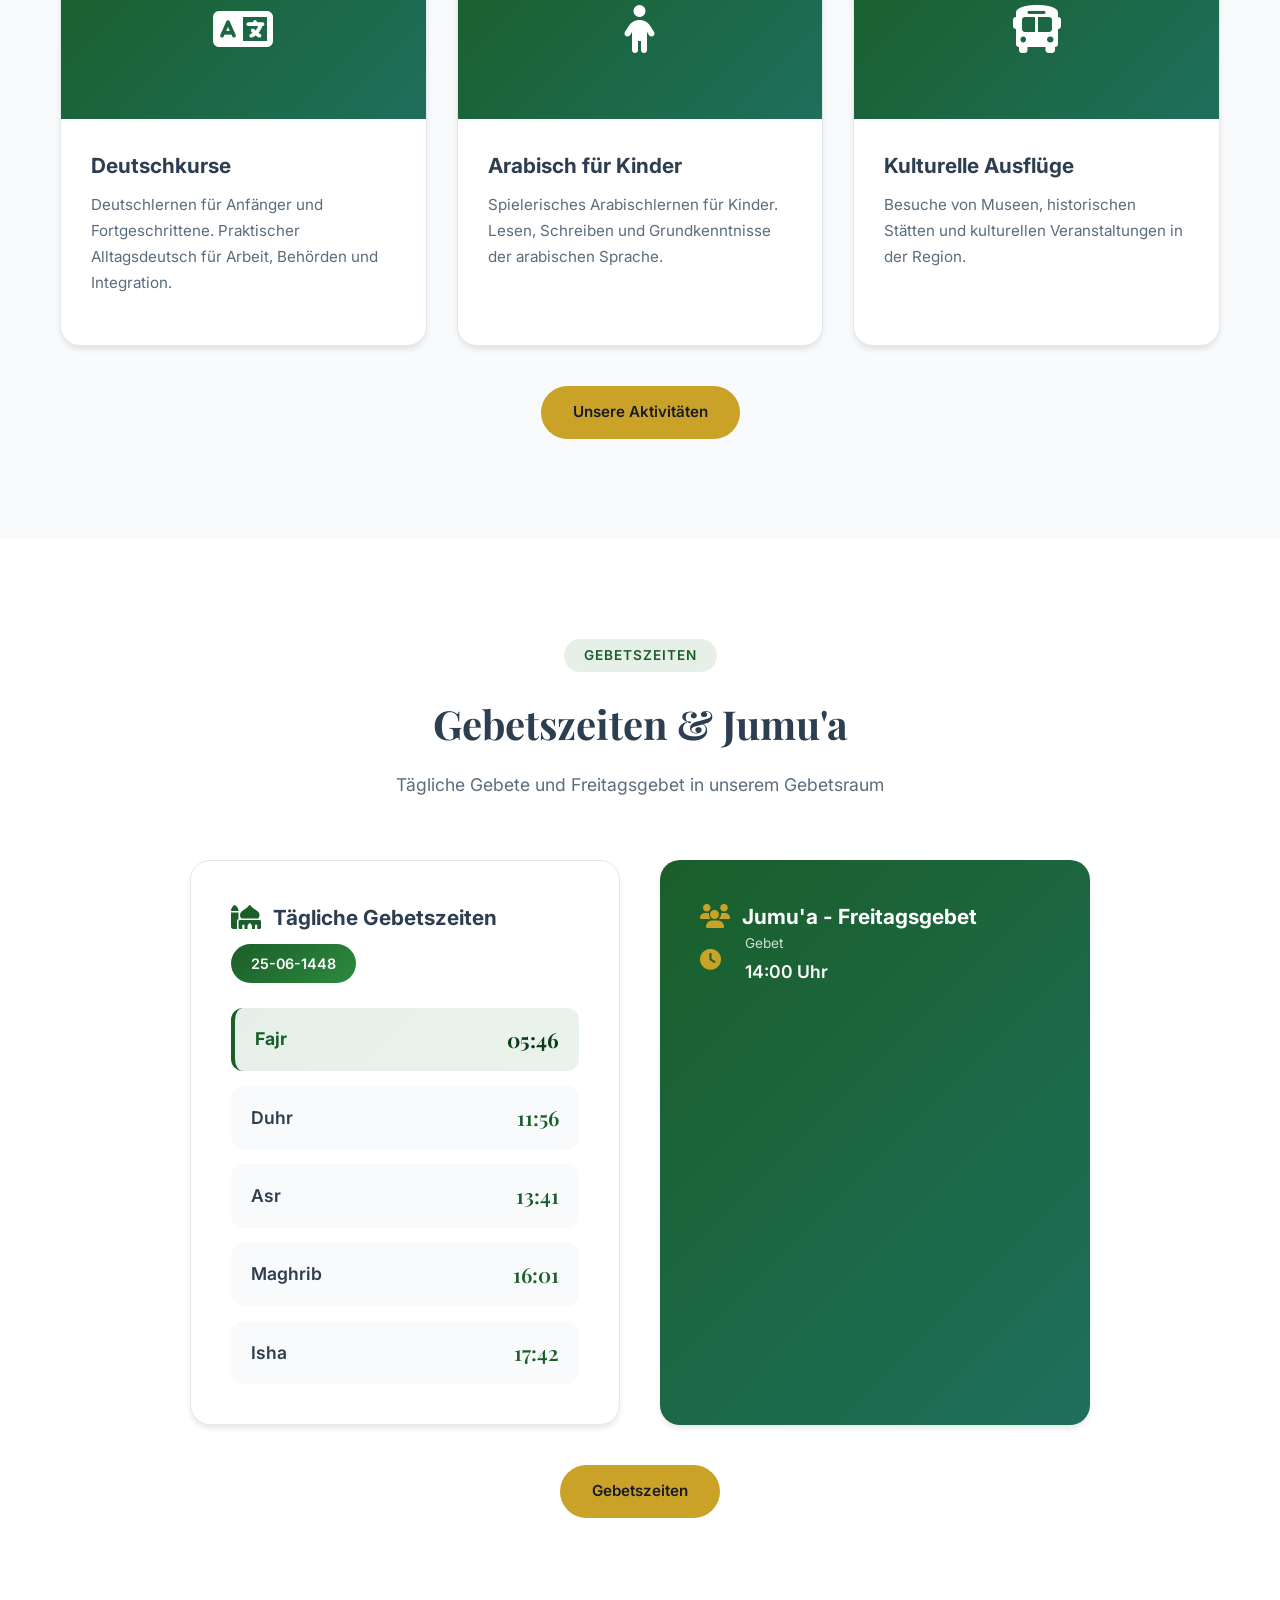
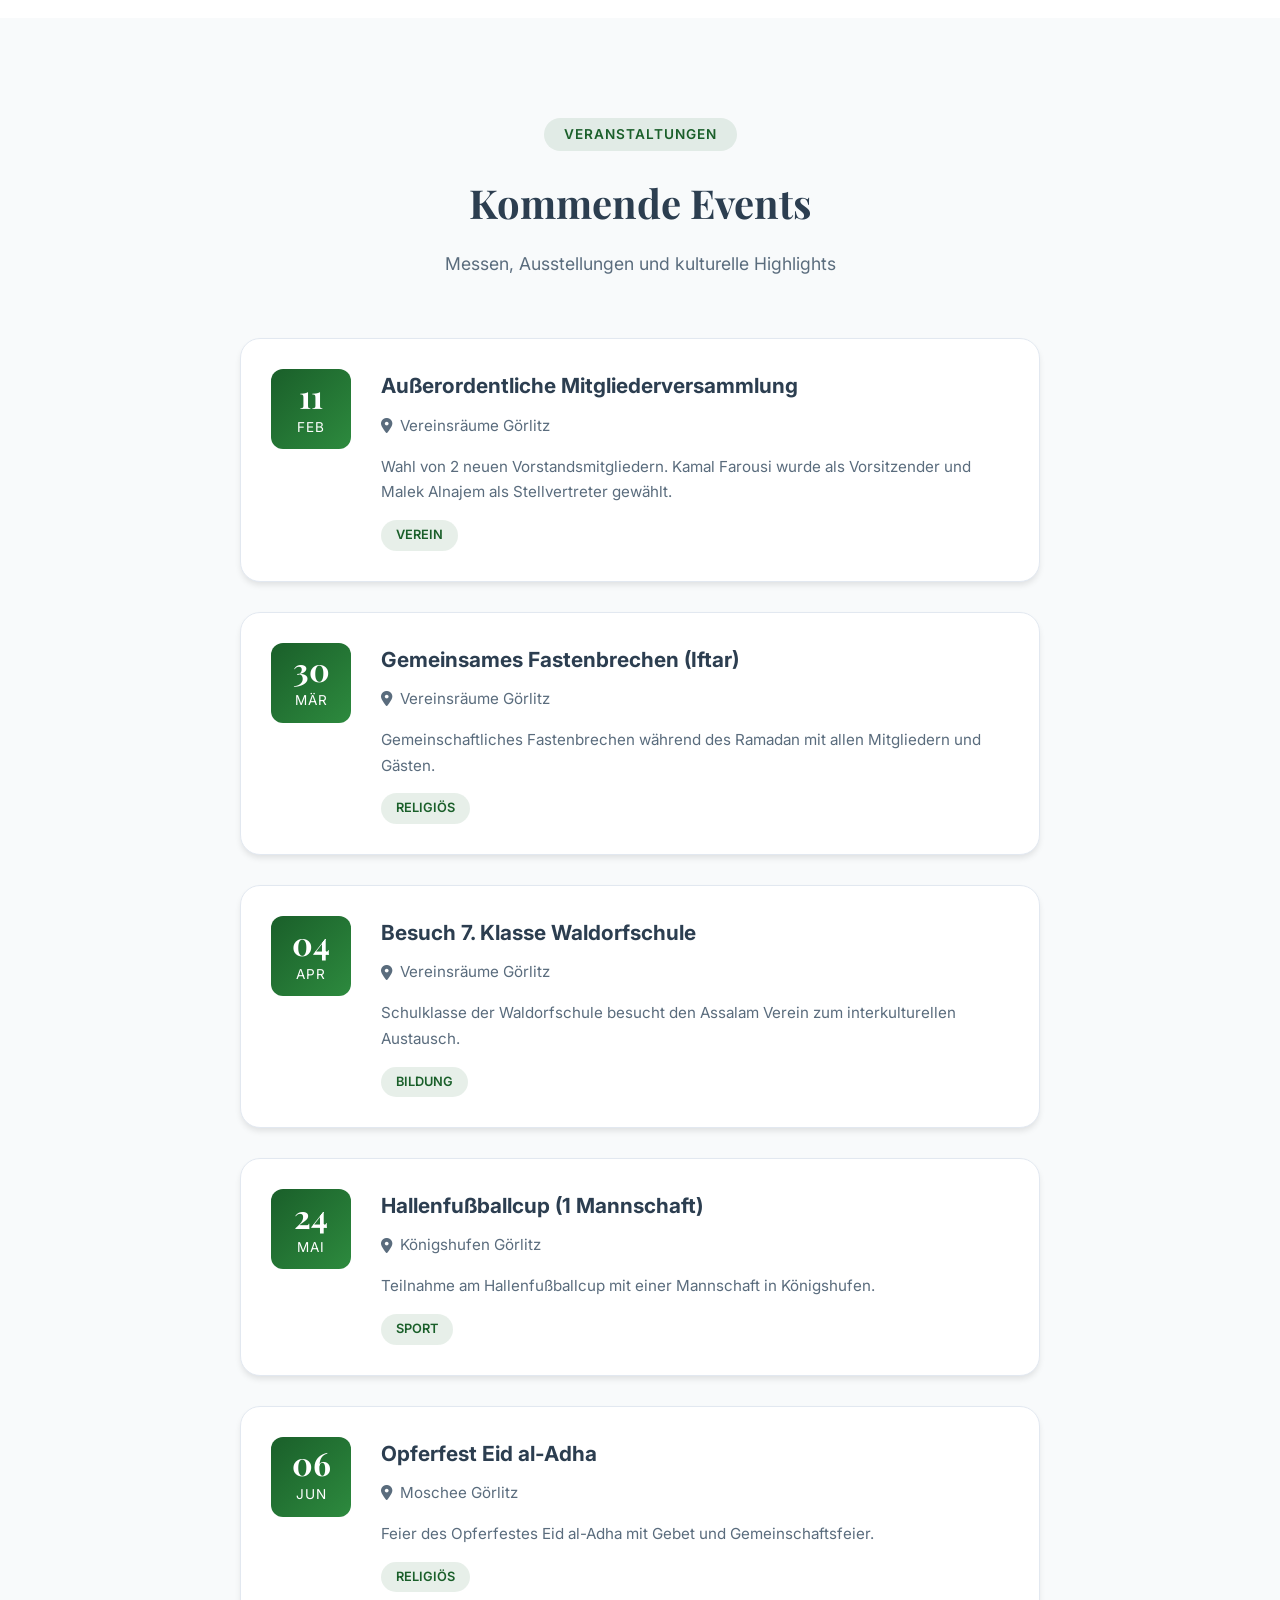
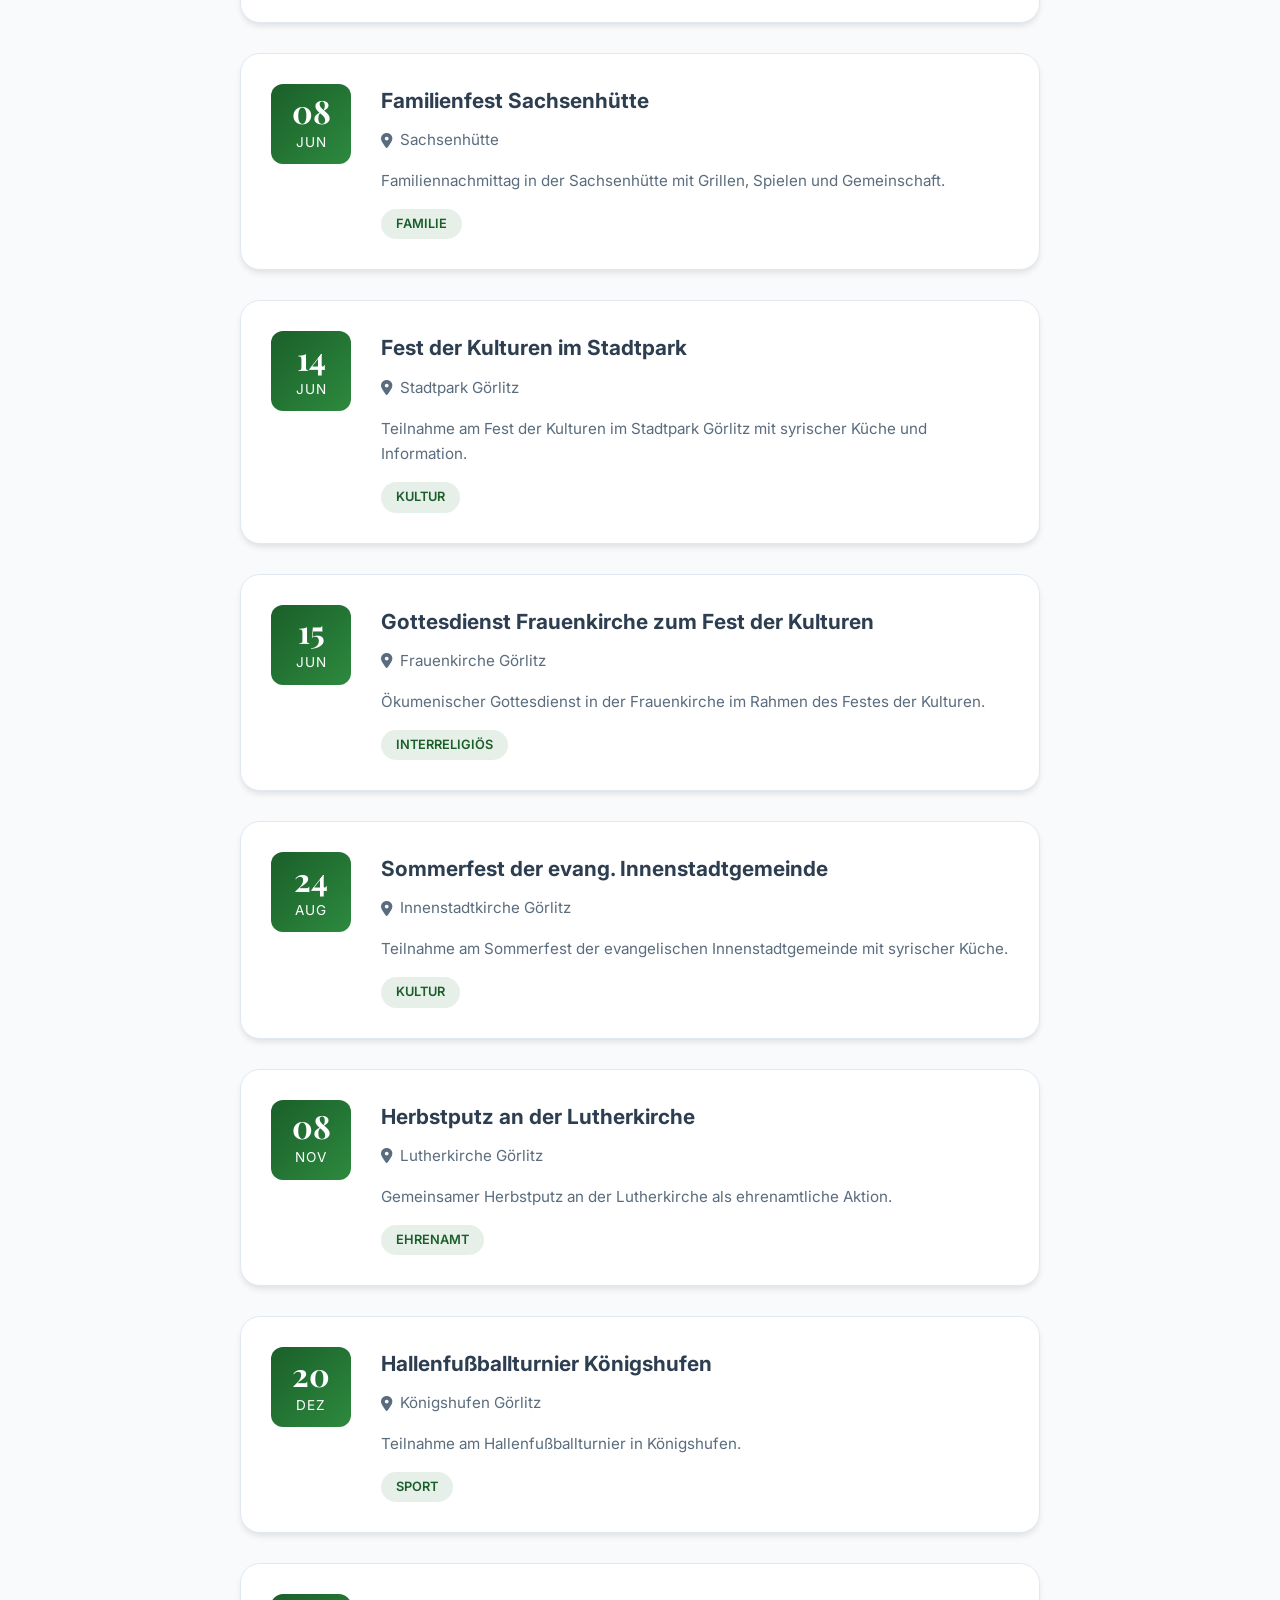
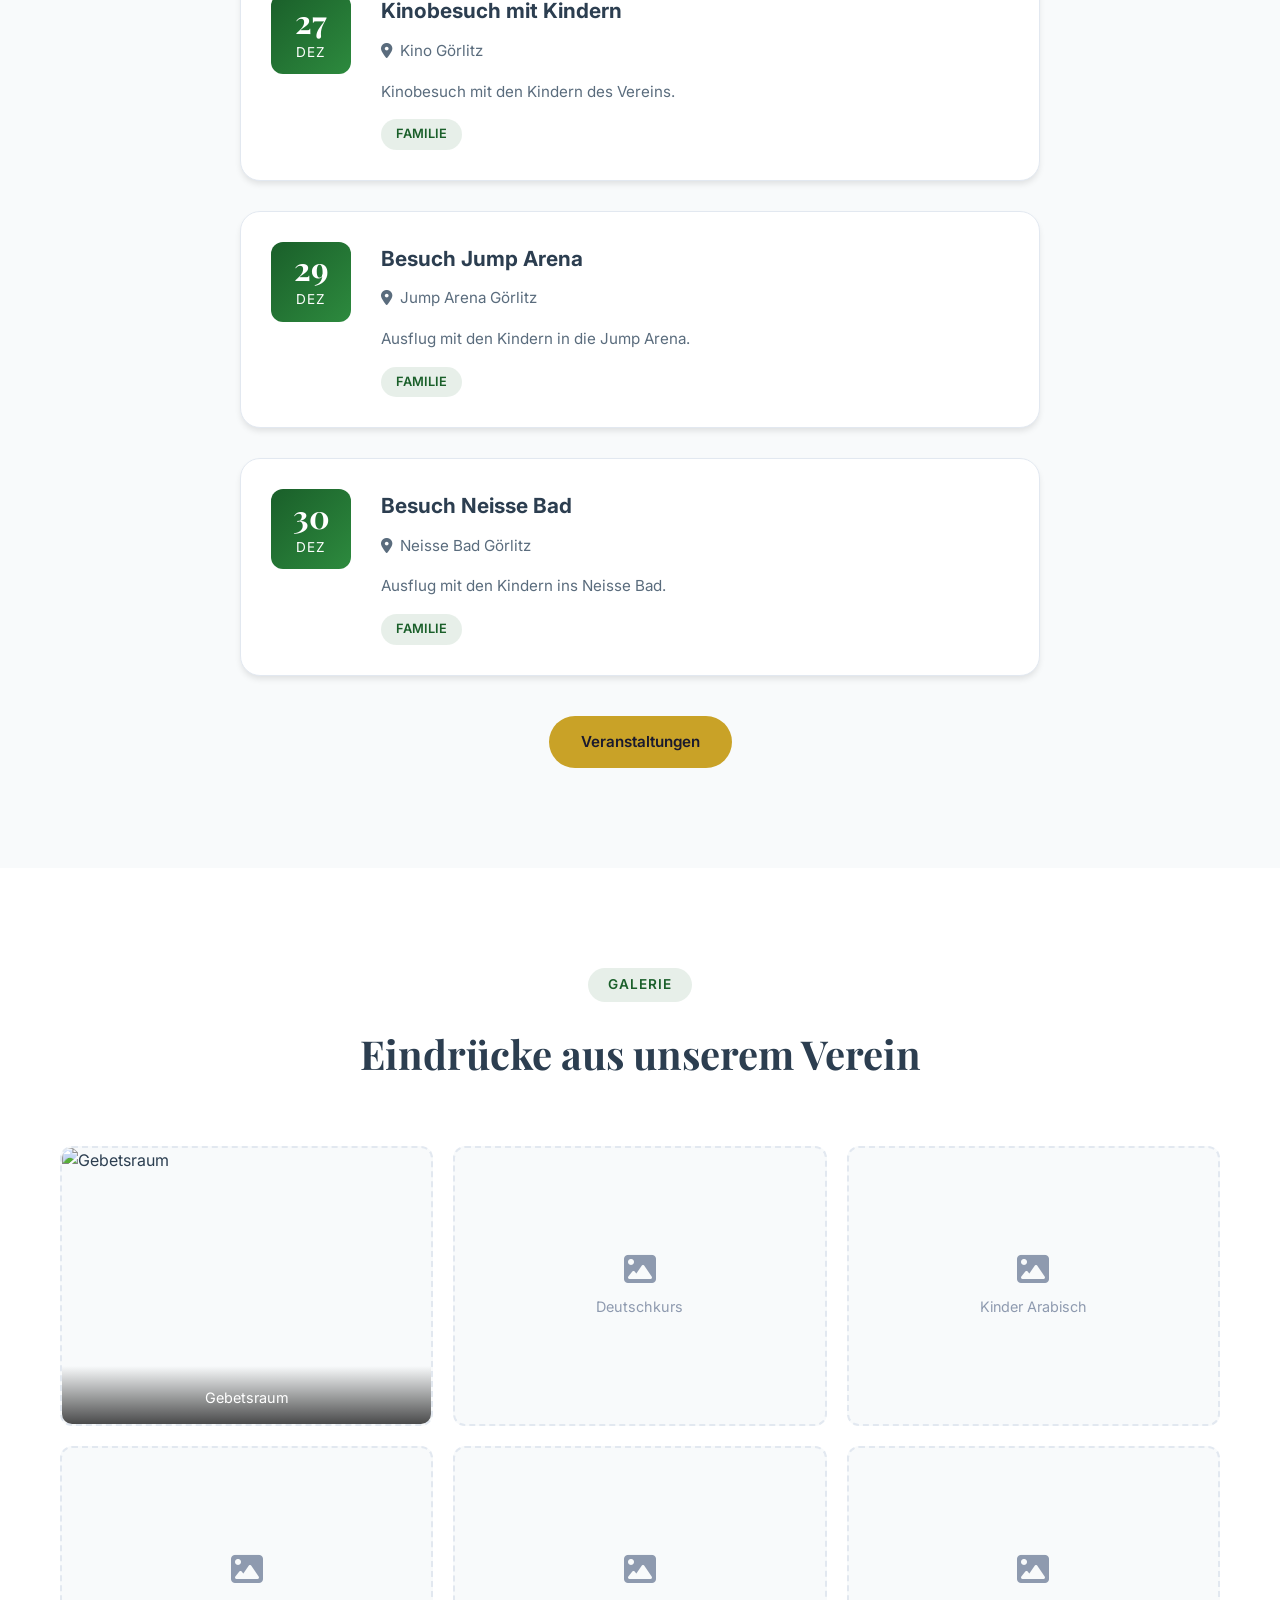
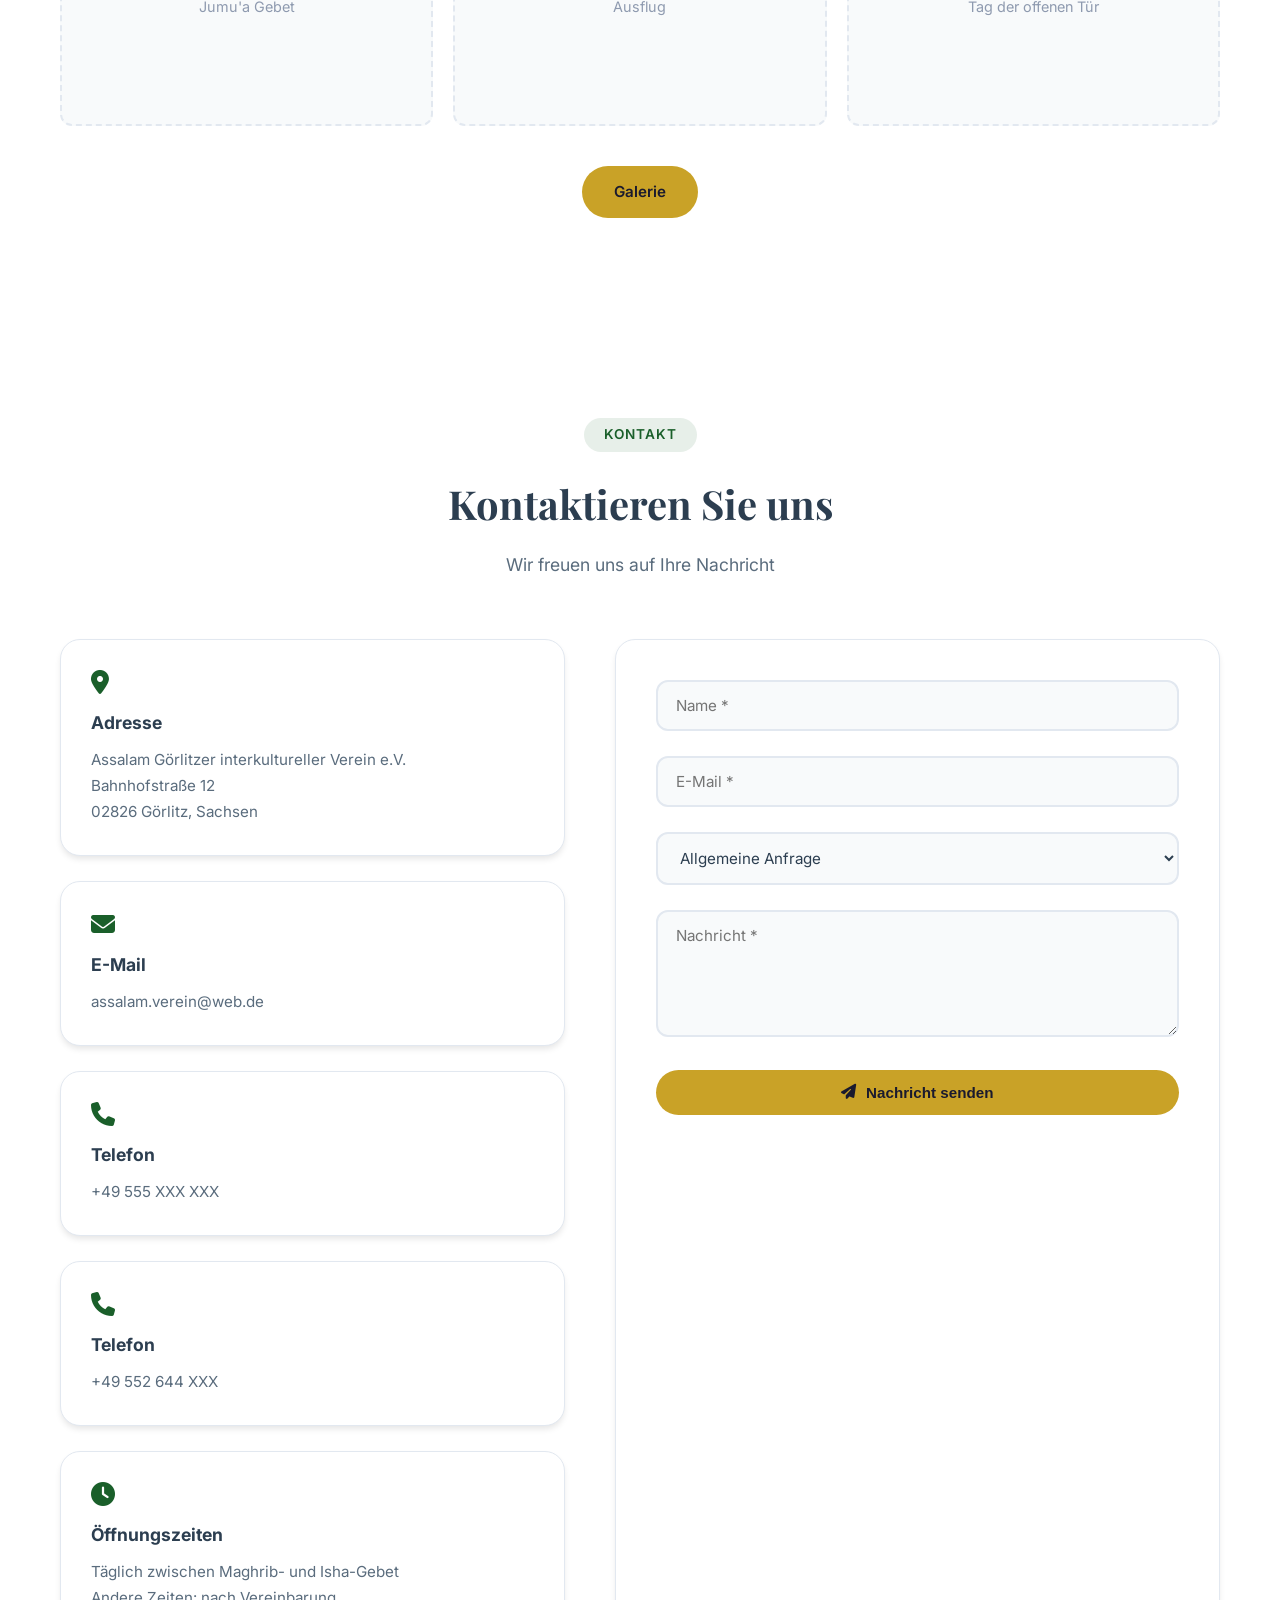
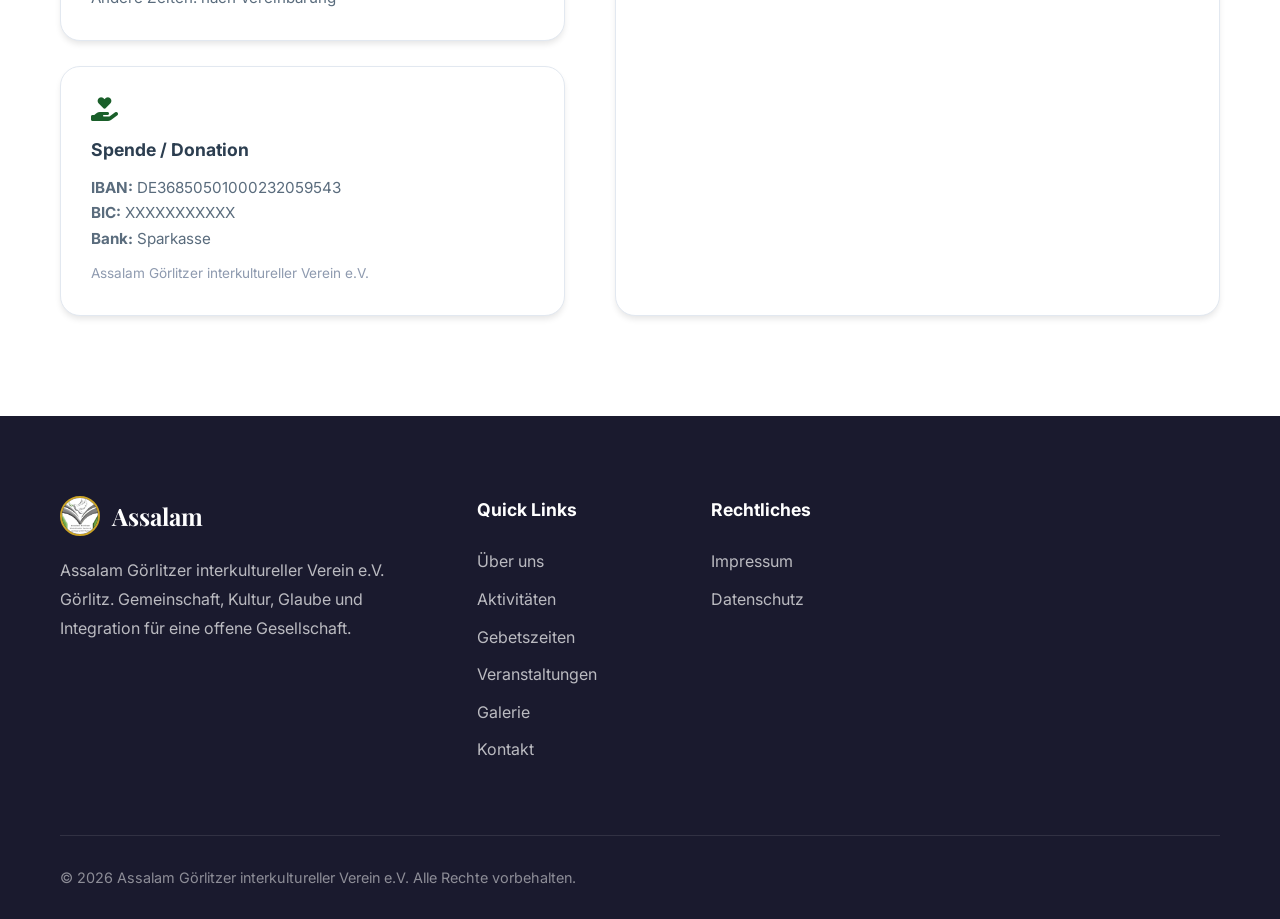
==== commit 68677d4a: "Update index.html" ====
--- a/index.html
+++ b/index.html
@@ -126,14 +126,14 @@
   <!-- Donation Section -->
 <section class="donation" id="donation">
     <div class="container">
-        <div class="section-header" style="margin-bottom: 40px;">
-            <span class="section-tag" style="background: rgba(255,255,255,0.2); color: white;" data-i18n="donation.tag">Spende</span>
+        <div class="section-header">
+            <span class="section-tag" data-i18n="donation.tag">Spende</span>
             <h2 data-i18n="donation.title">Unterstützen Sie uns</h2>
-            <p class="section-desc" style="color: rgba(255,255,255,0.9);" data-i18n="donation.desc">Ihre Spende hilft uns, unsere Arbeit fortzusetzen</p>
+            <p class="section-desc" data-i18n="donation.desc">Ihre Spende hilft uns, unsere Arbeit fortzusetzen</p>
         </div>
         <div class="donation-content">
             <div class="donation-details" id="donationDetails">
-                <ul style="list-style: none; padding: 0; margin: 0;">
+                <ul>
                     <li>
                         <i class="fas fa-university"></i>
                         <div>
@@ -164,7 +164,8 @@
                     </li>
                 </ul>
                 <div class="donation-note">
-                    <i class="fas fa-info-circle"></i> <span data-i18n="donation.note">Jede Spende ist steuerlich absetzbar. Wir stellen gerne eine Spendenbescheinigung aus.</span>
+                    <i class="fas fa-info-circle"></i>
+                    <span data-i18n="donation.note">Jede Spende ist steuerlich absetzbar. Wir stellen gerne eine Spendenbescheinigung aus.</span>
                 </div>
             </div>
         </div>
--- a/css/style.css
+++ b/css/style.css
@@ -18,7 +18,6 @@
         transform: translateX(0);
     }
 }
-
 /* CSS Variables */
 :root {
     --primary: #1a5f2a;
@@ -1534,6 +1533,273 @@
 }
 
 /* ========================================
+   DONATION SECTION (replaces stats)
+   ======================================== */
+/* ========================================
+   DONATION SECTION - UPDATED
+   ======================================== */
+.donation {
+    background: linear-gradient(135deg, #1a5f2a 0%, #2d8a4e 100%);
+    padding: 80px 0;
+    color: white;
+    position: relative;
+    overflow: hidden;
+}
+
+.donation::before {
+    content: '';
+    position: absolute;
+    top: -50%;
+    right: -20%;
+    width: 600px;
+    height: 600px;
+    background: radial-gradient(circle, rgba(255,255,255,0.05) 0%, transparent 70%);
+    pointer-events: none;
+}
+
+.donation .section-header {
+    text-align: center;
+    margin-bottom: 50px;
+}
+
+.donation .section-tag {
+    display: inline-block;
+    background: rgba(255,255,255,0.15);
+    color: #ffd700;
+    padding: 8px 20px;
+    border-radius: 50px;
+    font-size: 0.85rem;
+    font-weight: 600;
+    text-transform: uppercase;
+    letter-spacing: 1px;
+    margin-bottom: 20px;
+    border: 1px solid rgba(255,215,0,0.3);
+}
+
+.donation h2 {
+    font-family: 'Playfair Display', serif;
+    font-size: 2.8rem;
+    margin-bottom: 15px;
+    color: white;
+    text-shadow: 0 2px 10px rgba(0,0,0,0.2);
+}
+
+.donation .section-desc {
+    font-size: 1.2rem;
+    opacity: 0.9;
+    max-width: 600px;
+    margin: 0 auto;
+    color: rgba(255,255,255,0.9);
+}
+
+.donation-content {
+    max-width: 700px;
+    margin: 0 auto;
+}
+
+.donation-details {
+    background: rgba(255,255,255,0.08);
+    border-radius: 20px;
+    padding: 40px;
+    backdrop-filter: blur(10px);
+    border: 1px solid rgba(255,255,255,0.15);
+    box-shadow: 0 20px 60px rgba(0,0,0,0.2);
+}
+
+.donation-details ul {
+    list-style: none;
+    padding: 0;
+    margin: 0;
+}
+
+.donation-details li {
+    display: flex;
+    align-items: flex-start;
+    gap: 20px;
+    padding: 20px 0;
+    border-bottom: 1px solid rgba(255,255,255,0.15);
+    transition: all 0.3s ease;
+}
+
+.donation-details li:last-of-type {
+    border-bottom: none;
+}
+
+.donation-details li:hover {
+    background: none;        /* Rimuovi sfondo hover */
+    margin: 0;               /* Reset margin */
+    padding: 20px 0;         /* Mantieni padding normale */
+    border-radius: 0;        /* Rimuovi bordo arrotondato */
+}
+
+.donation-details i {
+    color: #ffd700;
+    font-size: 1.6rem;
+    width: 45px;
+    height: 45px;
+    display: flex;
+    align-items: center;
+    justify-content: center;
+    background: rgba(255,215,0,0.15);
+    border-radius: 12px;
+    flex-shrink: 0;
+    margin-top: 5px;
+}
+
+.donation-details .label {
+    display: block;
+    font-size: 0.85rem;
+    text-transform: uppercase;
+    letter-spacing: 1.5px;
+    color: rgba(255,255,255,0.7);
+    margin-bottom: 5px;
+    font-weight: 500;
+}
+
+.donation-details .value {
+    display: block;
+    font-size: 1.25rem;
+    font-weight: 600;
+    color: white;
+    font-family: 'Courier New', monospace;
+    letter-spacing: 1px;
+}
+
+.donation-note {
+    margin-top: 30px;
+    padding: 20px;
+    background: rgba(255,215,0,0.1);
+    border-radius: 12px;
+    border-left: 4px solid #ffd700;
+    font-size: 0.95rem;
+    color: rgba(255,255,255,0.9);
+    display: flex;
+    align-items: flex-start;
+    gap: 15px;
+}
+
+.donation-note i {
+    color: #ffd700;
+    font-size: 1.3rem;
+    flex-shrink: 0;
+    margin-top: 2px;
+}
+
+[dir="rtl"] .donation-details li {
+    flex-direction: row-reverse;
+}
+
+[dir="rtl"] .donation-note {
+    border-left: none;
+    border-right: 4px solid #ffd700;
+}
+
+@media (max-width: 768px) {
+    .donation { padding: 50px 0; }
+    .donation h2 { font-size: 2rem; }
+    .donation-details { padding: 25px; margin: 0 15px; }
+    .donation-details li { gap: 15px; padding: 15px 0; }
+    .donation-details i { font-size: 1.3rem; width: 40px; height: 40px; }
+    .donation-details .value { font-size: 1rem; }
+}
+   .donation {
+    background: linear-gradient(135deg, var(--primary-dark), var(--primary));
+    padding: 80px 0;
+    color: white;
+}
+
+.donation-content {
+    max-width: 800px;
+    margin: 0 auto;
+    text-align: center;
+}
+
+.donation-icon {
+    font-size: 3rem;
+    color: var(--secondary);
+    margin-bottom: 20px;
+}
+
+.donation h2 {
+    font-family: var(--font-heading);
+    font-size: 2.5rem;
+    margin-bottom: 15px;
+}
+
+.donation > .container > p {
+    font-size: 1.1rem;
+    opacity: 0.9;
+    margin-bottom: 40px;
+    text-align: center;
+}
+
+.donation-details {
+    background: rgba(255,255,255,0.1);
+    border-radius: var(--radius-lg);
+    padding: 40px;
+    backdrop-filter: blur(10px);
+    border: 1px solid rgba(255,255,255,0.2);
+}
+
+.donation-details li {
+    display: flex;
+    align-items: center;
+    gap: 15px;
+    margin-bottom: 20px;
+    font-size: 1.1rem;
+}
+
+.donation-details li:last-child {
+    margin-bottom: 0;
+}
+
+.donation-details i {
+    color: #ffd700;
+    font-size: 1.6rem;
+    width: auto;
+    height: auto;
+    display: inline-block;
+    background: none;        /* Rimuovi sfondo */
+    border-radius: 0;        /* Rimuovi bordo arrotondato */
+    flex-shrink: 0;
+    margin-top: 5px;
+}
+
+.donation-details .label {
+    display: block;
+    font-size: 0.85rem;
+    opacity: 0.8;
+    margin-bottom: 3px;
+}
+
+.donation-details .value {
+    display: block;
+    font-size: 1.2rem;
+    font-weight: 600;
+    font-family: monospace;
+}
+
+.donation-note {
+    margin-top: 25px;
+    padding-top: 20px;
+    border-top: 1px solid rgba(255,255,255,0.2);
+    font-size: 0.95rem;
+    opacity: 0.9;
+}
+
+[dir="rtl"] .donation-details li {
+    flex-direction: row-reverse;
+}
+
+@media (max-width: 768px) {
+    .donation-details {
+        padding: 25px;
+    }
+    .donation h2 {
+        font-size: 1.8rem;
+    }
+}
+/* ========================================
    VERWALTUNGSHILFE CARD (from JSON)
    ======================================== */
 #versteltung-card {
@@ -1593,3 +1859,226 @@
     color: var(--primary-dark);
     font-weight: 700;
 }
+
+/* ========================================
+   HERO - PROFESSIONAL BACKGROUND
+   ======================================== */
+/* ========================================
+   HERO - DESIGN PROFESSIONALE 2026
+   ======================================== */
+
+.hero {
+    position: relative;
+    min-height: 100vh;
+    display: flex;
+    align-items: center;
+    justify-content: center;
+    overflow: hidden;
+    background-image: url('../images/verein-assalam.jpg');
+    background-position: center center;
+    background-size: cover;
+    background-repeat: no-repeat;
+    background-attachment: fixed;
+}
+
+/* Overlay scuro elegante - molto trasparente */
+.hero::before {
+    content: '';
+    position: absolute;
+    top: 0;
+    left: 0;
+    right: 0;
+    bottom: 0;
+    background: linear-gradient(
+        180deg,
+        rgba(0, 0, 0, 0.30) 0%,
+        rgba(0, 0, 0, 0.50) 50%,
+        rgba(0, 0, 0, 0.70) 100%
+    );
+    z-index: 1;
+}
+
+/* Pattern geometrico islamico sottile */
+.hero::after {
+    content: '';
+    position: absolute;
+    top: 0;
+    left: 0;
+    right: 0;
+    bottom: 0;
+    background-image: url("data:image/svg+xml,%3Csvg width='60' height='60' viewBox='0 0 60 60' xmlns='http://www.w3.org/2000/svg'%3E%3Cg fill='none' fill-rule='evenodd'%3E%3Cg fill='%23ffffff' fill-opacity='0.03'%3E%3Cpath d='M36 34v-4h-2v4h-4v2h4v4h2v-4h4v-2h-4zm0-30V0h-2v4h-4v2h4v4h2V6h4V4h-4zM6 34v-4H4v4H0v2h4v4h2v-4h4v-2H6zM6 4V0H4v4H0v2h4v4h2V6h4V4H6z'/%3E%3C/g%3E%3C/g%3E%3C/svg%3E");
+    z-index: 2;
+    opacity: 0.5;
+}
+
+.hero .container {
+    position: relative;
+    z-index: 3;
+}
+
+.hero-content {
+    text-align: center;
+    max-width: 900px;
+    margin: 0 auto;
+    padding: 0 20px;
+}
+
+/* Titolo grande e professionale */
+.hero-content h1 {
+    font-family: 'Playfair Display', serif;
+    font-size: 3.8rem;
+    font-weight: 700;
+    color: white;
+    margin-bottom: 25px;
+    text-shadow: 0 4px 30px rgba(0,0,0,0.4);
+    line-height: 1.2;
+    letter-spacing: -0.5px;
+}
+
+/* Sottotitolo dorato con linee decorative */
+.hero-subtitle {
+    font-size: 1.3rem;
+    color: #d4af37;
+    font-weight: 500;
+    letter-spacing: 4px;
+    margin-bottom: 30px;
+    text-transform: uppercase;
+    position: relative;
+    display: inline-block;
+}
+
+.hero-subtitle::before,
+.hero-subtitle::after {
+    content: '';
+    position: absolute;
+    top: 50%;
+    width: 60px;
+    height: 1px;
+    background: rgba(212, 175, 55, 0.5);
+}
+
+.hero-subtitle::before {
+    right: calc(100% + 20px);
+}
+
+.hero-subtitle::after {
+    left: calc(100% + 20px);
+}
+
+/* Descrizione */
+.hero-description {
+    font-size: 1.25rem;
+    color: rgba(255,255,255,0.85);
+    line-height: 1.8;
+    margin-bottom: 50px;
+    max-width: 650px;
+    margin-left: auto;
+    margin-right: auto;
+    font-weight: 300;
+}
+
+/* Bottoni eleganti */
+.hero-buttons {
+    display: flex;
+    gap: 25px;
+    justify-content: center;
+    flex-wrap: wrap;
+}
+
+.hero-buttons .btn-primary {
+    background: transparent;
+    color: white;
+    padding: 16px 45px;
+    font-size: 1.1rem;
+    font-weight: 600;
+    border-radius: 50px;
+    border: 2px solid #d4af37;
+    transition: all 0.4s ease;
+    position: relative;
+    overflow: hidden;
+}
+
+/* Effetto shine al hover */
+.hero-buttons .btn-primary::before {
+    content: '';
+    position: absolute;
+    top: 0;
+    left: -100%;
+    width: 100%;
+    height: 100%;
+    background: linear-gradient(90deg, transparent, rgba(212, 175, 55, 0.3), transparent);
+    transition: left 0.5s ease;
+}
+
+.hero-buttons .btn-primary:hover::before {
+    left: 100%;
+}
+
+.hero-buttons .btn-primary:hover {
+    background: #d4af37;
+    color: #1a1a1a;
+    transform: translateY(-3px);
+    box-shadow: 0 10px 40px rgba(212, 175, 55, 0.3);
+}
+
+.hero-buttons .btn-secondary {
+    background: rgba(255,255,255,0.1);
+    color: white;
+    padding: 16px 45px;
+    font-size: 1.1rem;
+    font-weight: 600;
+    border-radius: 50px;
+    border: 2px solid rgba(255,255,255,0.3);
+    transition: all 0.4s ease;
+    backdrop-filter: blur(10px);
+}
+
+.hero-buttons .btn-secondary:hover {
+    background: rgba(255,255,255,0.2);
+    border-color: rgba(255,255,255,0.5);
+    transform: translateY(-3px);
+}
+
+/* Scroll indicator */
+.scroll-indicator {
+    position: absolute;
+    bottom: 40px;
+    left: 50%;
+    transform: translateX(-50%);
+    z-index: 3;
+    animation: bounce 2s infinite;
+}
+
+.scroll-indicator i {
+    color: rgba(255,255,255,0.6);
+    font-size: 1.5rem;
+}
+
+@keyframes bounce {
+    0%, 20%, 50%, 80%, 100% { transform: translateX(-50%) translateY(0); }
+    40% { transform: translateX(-50%) translateY(-15px); }
+    60% { transform: translateX(-50%) translateY(-8px); }
+}
+
+/* Mobile */
+@media (max-width: 768px) {
+    .hero-content h1 {
+        font-size: 2.4rem;
+    }
+    .hero-subtitle {
+        font-size: 1rem;
+        letter-spacing: 2px;
+    }
+    .hero-subtitle::before,
+    .hero-subtitle::after {
+        width: 30px;
+    }
+    .hero-description {
+        font-size: 1rem;
+    }
+    .hero-buttons .btn-primary,
+    .hero-buttons .btn-secondary {
+        padding: 14px 35px;
+        font-size: 1rem;
+    }
+}
